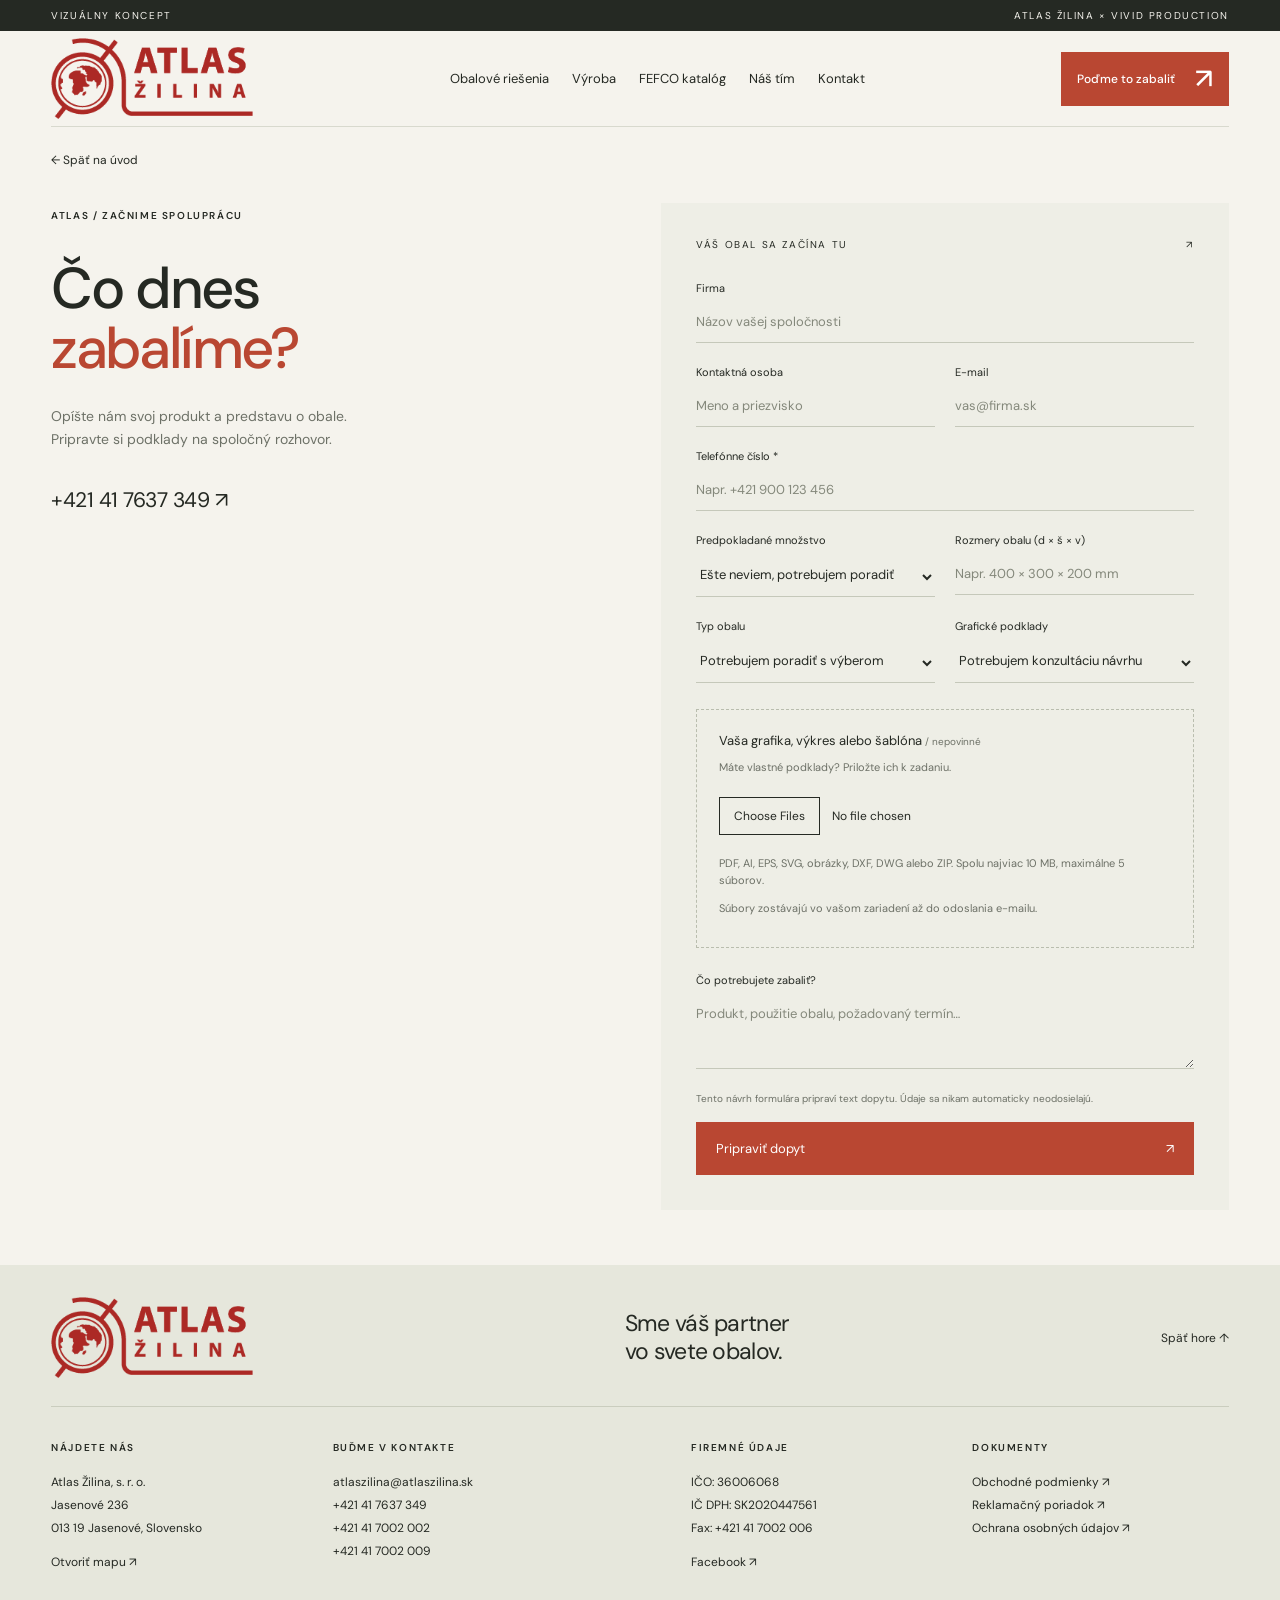
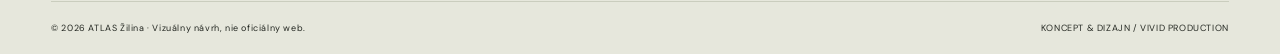
==== dopyt.html @ 1f29452e "Refine layout from ATLAS feedback and harden static pages" ====
<!doctype html>
<html lang="sk"><head><meta charset="utf-8"><meta http-equiv="Content-Security-Policy" content="default-src 'none'; base-uri 'none'; object-src 'none'; script-src 'self'; style-src 'self'; font-src 'self'; img-src 'self' data:; connect-src 'self' blob:; form-action 'none'"><meta name="referrer" content="strict-origin-when-cross-origin"><meta name="viewport" content="width=device-width,initial-scale=1"><meta name="robots" content="noindex,nofollow"><meta name="description" content="ATLAS Žilina — návrh a výroba kartónových obalov na mieru. Vizuálny koncept od Vivid Production."><title>Dopyt na obaly — ATLAS Žilina</title><link rel="stylesheet" href="style.css"></head><body id="top"><div class="concept">VIZUÁLNY KONCEPT <span>ATLAS ŽILINA × VIVID PRODUCTION</span></div><header><a href="index.html" aria-label="Atlas Žilina — úvod"><img class="logo" src="logo.png" alt="ATLAS Žilina"></a><nav id="nav"><a href="index.html#riesenia">Obalové riešenia</a><a href="index.html#vyroba">Výroba</a><a href="fefco.html">FEFCO katalóg</a><a href="tim.html">Náš tím</a><a href="index.html#kontakt">Kontakt</a></nav><a class="nav-cta" href="dopyt.html">Poďme to zabaliť <span aria-hidden="true">↗</span></a><button id="menu" aria-label="Otvoriť menu" aria-expanded="false">☰</button></header><main><a class="page-back" href="index.html">← Späť na úvod</a><section class="section inquiry" id="dopyt"><div><span class="eyebrow">ATLAS / ZAČNIME SPOLUPRÁCU</span><h2>Čo dnes<br><em>zabalíme?</em></h2><p>Opíšte nám svoj produkt a predstavu o obale.<br>Pripravte si podklady na spoločný rozhovor.</p><a class="contact-phone" href="tel:+421417637349">+421 41 7637 349 ↗</a></div><form id="inquiry-form"><div class="form-top">VÁŠ OBAL SA ZAČÍNA TU <span>↗</span></div><label>Firma<input name="firma" autocomplete="organization" required placeholder="Názov vašej spoločnosti"></label><div class="form-row"><label>Kontaktná osoba<input name="meno" autocomplete="name" required placeholder="Meno a priezvisko"></label><label>E-mail<input type="email" name="email" autocomplete="email" required placeholder="vas@firma.sk"></label></div><label>Telefónne číslo *<input type="tel" name="telefon" autocomplete="tel" required placeholder="Napr. +421 900 123 456"></label><div class="form-row"><label>Predpokladané množstvo<select name="mnozstvo"><option>Ešte neviem, potrebujem poradiť</option><option>Do 1 000 kusov</option><option>1 000 – 10 000 kusov</option><option>Viac ako 10 000 kusov</option></select></label><label>Rozmery obalu (d × š × v)<input name="rozmery" placeholder="Napr. 400 × 300 × 200 mm"></label></div><div class="form-row"><label>Typ obalu<select name="typ"><option>Potrebujem poradiť s výberom</option><option>Klopová škatuľa</option><option>Výsekový obal</option><option>Vekový obal</option><option>Iný / podľa priloženej šablóny</option></select></label><label>Grafické podklady<select name="grafika"><option>Potrebujem konzultáciu návrhu</option><option>Mám hotovú grafiku</option><option>Mám šablónu alebo technický výkres</option><option>Obal bez potlače</option></select></label></div><div class="file-zone"><label for="attachments">Vaša grafika, výkres alebo šablóna <span class="optional">/ nepovinné</span></label><p>Máte vlastné podklady? Priložte ich k zadaniu.</p><input type="file" id="attachments" multiple accept=".pdf,.ai,.eps,.svg,.png,.jpg,.jpeg,.webp,.dxf,.dwg,.zip" aria-describedby="file-help file-status"><p id="file-help">PDF, AI, EPS, SVG, obrázky, DXF, DWG alebo ZIP. Spolu najviac 10 MB, maximálne 5 súborov.</p><ul id="file-list" aria-label="Vybrané prílohy"></ul><p id="file-status" aria-live="polite">Súbory zostávajú vo vašom zariadení až do odoslania e-mailu.</p></div><label>Čo potrebujete zabaliť?<textarea name="sprava" rows="3" required placeholder="Produkt, použitie obalu, požadovaný termín…"></textarea></label><p class="form-note">Tento návrh formulára pripraví text dopytu. Údaje sa nikam automaticky neodosielajú.</p><button class="submit" type="submit">Pripraviť dopyt <span>↗</span></button><div id="draft" hidden aria-live="polite"><h3>Váš dopyt je pripravený</h3><textarea id="draft-text" rows="8" readonly aria-label="Text pripraveného dopytu"></textarea><div class="draft-actions"><button type="button" id="copy">Kopírovať text</button><a id="send" href="#">Otvoriť e-mail bez príloh ↗</a><button type="button" id="download-email">Stiahnuť e-mail s prílohami (.eml) ↓</button></div><p class="form-note" id="draft-status">Súbor .eml obsahuje zadanie aj vybrané prílohy. Otvorte ho v kompatibilnej e-mailovej aplikácii a pred odoslaním skontrolujte. Pri použití odkazu „Otvoriť e-mail bez príloh“ pridajte súbory ručne.</p></div></form></section></main><footer id="kontakt"><div class="footer-top"><img src="logo.png" alt="ATLAS Žilina" class="logo"><p>Sme váš partner<br>vo svete obalov.</p><a href="#top">Späť hore ↑</a></div><div class="footer-grid"><div><span class="eyebrow">NÁJDETE NÁS</span><p>Atlas Žilina, s. r. o.<br>Jasenové 236<br>013 19 Jasenové, Slovensko</p><a href="https://www.google.com/maps/search/?api=1&query=Atlas+Zilina+Jasenove+236" target="_blank" rel="noopener">Otvoriť mapu ↗</a></div><div><span class="eyebrow">BUĎME V KONTAKTE</span><p><a href="mailto:atlaszilina@atlaszilina.sk">atlaszilina@atlaszilina.sk</a><br><a href="tel:+421417637349">+421 41 7637 349</a><br><a href="tel:+421417002002">+421 41 7002 002</a><br><a href="tel:+421417002009">+421 41 7002 009</a></p></div><div><span class="eyebrow">FIREMNÉ ÚDAJE</span><p>IČO: 36006068<br>IČ DPH: SK2020447561<br>Fax: +421 41 7002 006</p><a href="https://www.facebook.com/profile.php?id=100064442391622" target="_blank" rel="noopener">Facebook ↗</a></div><div><span class="eyebrow">DOKUMENTY</span><p><a href="https://www.atlaszilina.sk/files/VOP.pdf" target="_blank" rel="noopener">Obchodné podmienky ↗</a><br><a href="https://www.atlaszilina.sk/files/reklamacny_poriadok.pdf" target="_blank" rel="noopener">Reklamačný poriadok ↗</a><br><a href="https://www.atlaszilina.sk/files/GDPR_ATLAS.pdf" target="_blank" rel="noopener">Ochrana osobných údajov ↗</a></p></div></div><div class="footer-bottom"><span>© 2026 ATLAS Žilina · Vizuálny návrh, nie oficiálny web.</span><span>KONCEPT & DIZAJN / VIVID PRODUCTION</span></div></footer><script src="app.js"></script><script src="inquiry.js"></script></body></html>
---- style.css ----
:root{--paper:#f5f3ed;--ink:#252923;--muted:#6d7167;--red:#b94732;--line:#d8d9ce;--sage:#e6e8dd}*{box-sizing:border-box}html{scroll-behavior:smooth;scroll-padding-top:100px}body{margin:0;background:var(--paper);color:var(--ink);font-family:'DM Sans',Arial,sans-serif;font-size:16px;-webkit-font-smoothing:antialiased}a{color:inherit;text-decoration:none}button,input,select,textarea{font:inherit}button,a,input,select,textarea{-webkit-tap-highlight-color:transparent}button{cursor:pointer}a:focus-visible,button:focus-visible,input:focus-visible,textarea:focus-visible,select:focus-visible{outline:2px solid var(--red);outline-offset:5px}img{display:block;width:100%;object-fit:cover}p{line-height:1.65}button{color:inherit}h1,h2,h3,p,figure{margin:0}h1,h2,h3{font-weight:500}em{font-style:normal;color:var(--red)}.concept{padding:9px 4%;font-size:10px;letter-spacing:1.6px;background:var(--ink);color:#f5f3ed;display:flex;justify-content:space-between}header{height:100px;margin:0 4%;display:flex;align-items:center;justify-content:space-between;border-bottom:1px solid var(--line);gap:24px}.logo{width:146px;height:auto;object-fit:contain}nav{display:flex;gap:30px;font-size:13px}nav a:hover{color:var(--red)}.nav-cta{border-bottom:1px solid var(--ink);padding:12px 0;font-size:13px}.nav-cta span{margin-left:30px}#menu{display:none}.hero{padding:50px 4% 0}.eyebrow{font-size:10px;letter-spacing:1.6px;font-weight:600;line-height:1.6}.dot{display:inline-block;width:7px;height:7px;border-radius:100%;background:var(--red);margin-right:9px}.hero h1{font-size:clamp(66px,9.5vw,150px);line-height:.98;letter-spacing:-.075em;margin:35px 0 30px}.hero h1 span{color:var(--red)}.hero-bottom{display:flex;justify-content:space-between;align-items:flex-end;margin-bottom:32px}.hero-bottom p{font-size:14px}.round-link{display:flex;align-items:center;gap:22px;font-size:12px}.round-link span{border:1px solid var(--line);width:46px;height:46px;display:grid;place-items:center;font-size:20px}.hero-image{position:relative;overflow:hidden;height:clamp(350px,43vw,650px);background:#d5c5af}.hero-image img{height:100%;object-position:center 53%}.image-tag{position:absolute;left:28px;top:25px;font-size:10px;letter-spacing:2px}.image-caption{position:absolute;left:28px;bottom:30px;font-size:24px;letter-spacing:-.6px}.image-note{position:absolute;right:20px;bottom:20px;font-size:9px;background:#f5f3edc9;padding:6px 9px}.hero-strip{display:flex;justify-content:space-between;gap:20px;padding:24px 0;border-bottom:1px solid var(--line);font-size:10px;letter-spacing:1.1px}.hero-strip span:before{content:'+';color:var(--red);margin-right:12px}.section{padding:100px 4%}.section-top{display:flex;justify-content:space-between;gap:25px;margin-bottom:40px}.small{color:var(--muted);font-size:12px}.intro{display:grid;grid-template-columns:1.3fr 1fr;gap:12%;align-items:end;margin-bottom:55px}h2{font-size:clamp(42px,5.5vw,83px);line-height:1.05;letter-spacing:-.06em}.intro>p{max-width:370px;color:var(--muted);font-size:15px}.solution{display:grid;grid-template-columns:.35fr 1.4fr 1.25fr 50px;gap:25px;align-items:center;padding:35px 0;border-top:1px solid var(--line);transition:padding .25s,color .25s}.solution:last-child{border-bottom:1px solid var(--line)}.solution:hover{padding-left:15px;padding-right:15px;color:var(--red)}.index{font-size:11px;color:var(--muted)}h3{font-size:25px;letter-spacing:-.8px}.solution p{font-size:13px;max-width:330px;color:var(--muted)}.arrow{font-size:28px;text-align:right}.factory{background:var(--ink);color:var(--paper);padding:75px 4%}.factory-title{display:flex;justify-content:space-between;align-items:flex-start;margin-bottom:45px;gap:30px}.factory-title h2{font-size:clamp(38px,5vw,72px)}.factory-title em{color:#c6cdb6}.factory figure{position:relative}.factory figure img{height:480px;object-position:center}.factory figcaption{font-size:10px;display:flex;justify-content:space-between;padding:15px 0;color:#c5c9bc;letter-spacing:.5px}.factory-facts{display:grid;grid-template-columns:repeat(3,1fr);gap:60px;padding-top:55px}.fact-number{display:block;font-size:72px;letter-spacing:-5px;line-height:1;margin-bottom:28px}.fact-number>span{font-size:17px;letter-spacing:-.5px;margin-left:10px;color:#bbc5a9}.factory-facts h3{font-size:18px;margin-bottom:12px}.factory-facts p{font-size:13px;color:#bdc2b5;max-width:280px}.process-grid{display:grid;grid-template-columns:1fr 1fr;gap:8%}.step{width:100%;display:flex;gap:24px;padding:27px 0;text-align:left;background:none;border:0;border-top:1px solid var(--line);align-items:flex-start}.step>span{font-size:11px;padding-top:8px;color:var(--muted)}.step h3{font-size:24px;margin-bottom:12px}.step p{font-size:13px;color:var(--muted);max-width:310px;display:none}.step b{margin-left:auto;font-size:22px;font-weight:400}.step.active{color:var(--red)}.step.active p{display:block}.process-image{align-self:start;background:var(--sage)}.process-image img{height:320px}.process-image figcaption{font-size:10px;padding:15px 18px;letter-spacing:.5px}.material-section{display:grid;grid-template-columns:1fr 1fr;background:var(--sage)}.material-photo{position:relative}.material-photo img{height:100%;min-height:480px}.material-photo>span{position:absolute;bottom:18px;left:22px;background:var(--paper);font-size:9px;padding:7px 10px;letter-spacing:1px}.material-copy{padding:65px 12%}.material-copy h2{margin:30px 0}.material-copy p{font-size:14px;color:var(--muted);max-width:330px}.text-link{display:flex;justify-content:space-between;border-bottom:1px solid var(--ink);padding:20px 0;margin-top:20px;font-size:13px}.inquiry{display:grid;grid-template-columns:1fr 1.1fr;gap:8%;padding-top:110px;padding-bottom:110px}.inquiry h2{margin:35px 0 25px}.inquiry>div>p{color:var(--muted);font-size:14px}.contact-phone{display:inline-block;margin-top:35px;font-size:21px;letter-spacing:-.5px}form{background:#eeeee6;padding:35px}.form-top{display:flex;justify-content:space-between;font-size:10px;letter-spacing:1.6px;margin-bottom:30px}label{display:flex;flex-direction:column;font-size:11px;gap:10px;margin-bottom:22px}.form-row{display:grid;grid-template-columns:1fr 1fr;gap:20px}input,select,textarea{border:0;border-bottom:1px solid #c5c8ba;background:transparent;padding:8px 0 12px;width:100%;min-width:0;border-radius:0;font-size:13px;color:var(--ink)}textarea{resize:vertical}input::placeholder,textarea::placeholder{color:#84887b}.form-note{font-size:10px;line-height:1.6;color:var(--muted);margin-bottom:15px}.submit{display:flex;justify-content:space-between;align-items:center;width:100%;background:var(--red);color:#fff;border:0;padding:18px 20px;font-size:13px}.submit:hover{background:#9f3827}#draft{padding-top:25px}#draft h3{font-size:20px;margin-bottom:15px}.draft-actions{display:flex;gap:16px;flex-wrap:wrap;margin:15px 0;font-size:12px}.draft-actions button{border:1px solid var(--ink);background:none;padding:8px}.draft-actions a{padding:8px 0}footer{background:#e6e7dc;padding:45px 4% 20px}.footer-top{display:flex;justify-content:space-between;align-items:center;padding-bottom:45px;border-bottom:1px solid #cacdbe}.footer-top p{font-size:25px;line-height:1.2;letter-spacing:-.7px}.footer-top>a{font-size:12px}.footer-grid{display:grid;grid-template-columns:1fr 1.3fr 1fr 1fr;gap:35px;padding:45px 0}.footer-grid p{font-size:12px;margin:20px 0 10px;line-height:1.9}.footer-grid a{font-size:12px}.footer-grid a:hover{text-decoration:underline}.footer-bottom{display:flex;justify-content:space-between;gap:20px;font-size:9px;letter-spacing:.6px;border-top:1px solid #cacdbe;padding-top:20px}::selection{background:var(--red);color:#fff}@media(min-width:1600px){header,.hero,.section,.factory,footer{padding-left:max(4%,calc((100vw - 1500px)/2));padding-right:max(4%,calc((100vw - 1500px)/2))}header{margin:0}}@media(max-width:900px){nav{gap:16px;font-size:11px}.nav-cta{font-size:11px}.logo{width:120px}.solution{grid-template-columns:30px 1fr 1fr 25px;gap:15px}.factory-facts{gap:30px}.material-copy{padding:45px 9%}.material-copy h2{font-size:48px}.inquiry{gap:5%}form{padding:25px}.footer-grid{grid-template-columns:1fr 1fr}.fact-number{font-size:60px}.hero h1{font-size:11vw}}@media(max-width:620px){.concept{font-size:8px;letter-spacing:.6px}header{height:80px}.logo{width:115px}.nav-cta{margin-left:auto;font-size:11px}.nav-cta span{margin-left:10px}#menu{display:block;background:none;border:0;font-size:22px;padding:8px}nav{display:none;position:absolute;top:108px;left:0;right:0;background:var(--paper);padding:25px 5%;z-index:10;border-bottom:1px solid var(--line);font-size:15px}nav.open{display:flex;flex-direction:column;gap:22px}.hero{padding-top:35px}.hero>.eyebrow{font-size:8px;letter-spacing:.8px}.hero h1{font-size:15vw;margin:27px 0;letter-spacing:-.07em}.hero-bottom{display:block}.hero-bottom p{font-size:12px}.round-link{margin-top:20px;justify-content:space-between}.round-link span{width:36px;height:36px}.hero-image{height:360px}.hero-image img{object-position:58% center}.image-tag{font-size:8px;left:16px;top:16px}.image-caption{left:16px;bottom:45px;font-size:19px}.image-note{font-size:8px;bottom:12px;right:12px}.hero-strip{display:grid;grid-template-columns:1fr 1fr;gap:15px 8px;font-size:8px;letter-spacing:.5px;padding:22px 0}.hero-strip span:before{margin-right:6px}.section{padding-top:65px;padding-bottom:65px}.section-top{margin-bottom:28px}.section-top .small{display:none}.intro{grid-template-columns:1fr;gap:25px;margin-bottom:35px}h2{font-size:46px}.intro>p{font-size:14px;max-width:100%}.solution{grid-template-columns:25px 1fr 25px;gap:12px;padding:25px 0}.solution h3{font-size:23px}.solution p{grid-column:2;grid-row:2;font-size:12px}.solution .arrow{grid-column:3;grid-row:1;font-size:24px}.factory{padding-top:55px;padding-bottom:55px}.factory-title{display:block}.factory-title h2{margin-top:25px;font-size:42px}.factory figure img{height:290px}.factory figcaption{font-size:8px;gap:15px}.factory-facts{grid-template-columns:1fr;gap:30px;padding-top:30px}.factory-facts>div{border-top:1px solid #51564a;padding-top:25px}.fact-number{font-size:58px;margin-bottom:17px}.factory-facts p{max-width:100%}.process-grid{grid-template-columns:1fr;gap:30px}.process-image img{height:auto;aspect-ratio:16/10}.step h3{font-size:23px}.material-section{grid-template-columns:1fr}.material-photo img{height:300px;min-height:0}.material-copy{padding:40px 5%}.material-copy h2{font-size:48px}.material-copy p{max-width:100%}.inquiry{grid-template-columns:1fr;gap:35px}.inquiry h2{margin-top:25px}form{padding:25px 18px}.form-row{grid-template-columns:1fr;gap:0}input,select,textarea{font-size:16px}.footer-top{gap:20px;flex-wrap:wrap;padding-bottom:30px}.footer-top p{font-size:20px}.footer-grid{gap:30px 20px;padding:30px 0}.footer-grid .eyebrow{font-size:9px;letter-spacing:.6px}.footer-grid p,.footer-grid a{font-size:11px;overflow-wrap:anywhere}.footer-bottom{flex-direction:column;gap:12px;font-size:8px}}@media(prefers-reduced-motion:reduce){html{scroll-behavior:auto}*{transition:none!important}}

.file-zone{border:1px dashed #b9bdae;padding:22px;margin:4px 0 25px}.file-zone label{font-size:13px;display:block;margin-bottom:10px}.optional{color:var(--muted);font-size:10px}.file-zone>p{font-size:11px;color:var(--muted);margin:8px 0;line-height:1.6}.file-zone input{border:0;font-size:12px;padding:12px 0;max-width:100%}.file-zone input::file-selector-button{font:inherit;border:1px solid var(--ink);padding:10px 14px;background:transparent;color:var(--ink);margin-right:12px;cursor:pointer}.file-zone ul{padding:0;list-style:none;margin:10px 0}.file-zone li{display:flex;align-items:center;justify-content:space-between;gap:12px;padding:9px 0;border-top:1px solid var(--line);font-size:11px}.file-zone li span{overflow-wrap:anywhere}.file-zone li button{background:none;border:0;text-decoration:underline;font-size:11px;padding:8px}.file-error{color:#a52c21!important}.draft-actions #download-email{background:var(--ink);color:var(--paper);padding:12px}.hero h1{font-size:clamp(62px,9vw,142px)}@media(max-width:620px){.hero h1{font-size:13.5vw}.file-zone{padding:16px}.file-zone input{font-size:11px}}
/* ATLAS / Catalogue, quality and people */
.catalog-teaser{background:#eceee4}.catalog-teaser-grid{display:grid;grid-template-columns:1fr 1fr;gap:10%;align-items:center}.catalog-teaser-grid>div>p{color:var(--muted);font-size:14px;max-width:350px;margin:25px 0}.catalog-cta{display:flex;justify-content:space-between;max-width:350px;padding:18px 20px;background:var(--ink);color:var(--paper);font-size:13px}.catalog-numbers{display:flex;gap:40px;margin-top:35px;font-size:10px;letter-spacing:1px;color:var(--muted)}.catalog-numbers b{display:block;font-size:40px;letter-spacing:-2px;font-weight:500;color:var(--ink);margin-bottom:7px}.catalog-art{background:#fff;padding:30px;display:block}.catalog-art>img{width:100%;height:280px;object-fit:contain;margin:25px 0}.catalog-art-foot{display:flex;justify-content:space-between;border-top:1px solid var(--line);padding-top:20px;font-size:12px}.quality{display:grid;grid-template-columns:1.15fr 1fr;padding:90px 8%;gap:12%;background:#252923;color:#f5f3ed;align-items:center}.quality h2{font-size:clamp(40px,5vw,70px);margin:30px 0}.quality em{color:#c4ceb5}.quality-copy>p{color:#c3c9b9;font-size:14px;max-width:380px}.certificate-meta{margin:30px 0}.certificate-meta>div{display:flex;justify-content:space-between;gap:15px;border-top:1px solid #505448;padding:14px 0;font-size:11px}.certificate-meta dt{color:#bac3ab}.certificate-meta dd{margin:0;text-align:right}.certificate-links>a{display:flex;justify-content:space-between;font-size:12px;padding:16px 0;border-top:1px solid #505448}.certificate-links>a>span{color:#c4ceb5}.certificate-preview{background:#dce0ce;padding:24px;transform:rotate(2deg);color:#252923;transition:transform .3s}.certificate-preview:hover{transform:rotate(0deg)}.certificate-preview img{max-height:440px;object-fit:contain;margin:18px auto;box-shadow:0 10px 30px #0002}.cert-label,.cert-open{font-size:10px;letter-spacing:1px;display:block}.cert-open{text-align:right}.team-grid{display:grid;grid-template-columns:repeat(3,1fr);gap:45px 28px}.portrait-slot{aspect-ratio:4/5;background:#e1e4d8;display:flex;position:relative;align-items:center;justify-content:center;overflow:hidden}.portrait-1{background:#e9e3d9}.portrait-2{background:#d9dfda}.portrait-slot:after{content:'';position:absolute;width:75%;height:85%;border-radius:50% 50% 0 0;background:linear-gradient(160deg,#fff4,#fff0);bottom:-20%;transform:rotate(-12deg)}.portrait-index{position:absolute;left:20px;top:20px;font-size:9px;letter-spacing:2px}.portrait-initials{font-size:75px;font-weight:400;letter-spacing:-5px;color:#747d6350}.portrait-caption{position:absolute;bottom:20px;left:20px;font-size:8px;letter-spacing:1.5px;color:#666e5c}.person-title{display:flex;justify-content:space-between;gap:10px;margin:20px 0 8px}.person-title h3{font-size:20px;letter-spacing:-.6px}.person-title>span{color:var(--red)}.person-role{color:var(--muted);font-size:11px;min-height:34px;margin-bottom:12px}.person>a{display:block;font-size:12px;line-height:1.8;overflow-wrap:anywhere}.person>a:hover{color:var(--red)}.team-note{margin-top:35px;font-size:10px;color:var(--muted)}nav{gap:23px}.logo{width:146px;height:auto}.catalog-page{padding:60px 4% 90px}.catalog-head{display:flex;align-items:flex-end;justify-content:space-between;gap:30px;margin:30px 0 50px}.catalog-head h1{font-size:clamp(50px,7vw,105px);letter-spacing:-.07em;line-height:1.02}.catalog-head p{max-width:330px;font-size:14px;color:var(--muted)}.catalog-toolbar{display:flex;gap:20px;align-items:end;padding-bottom:25px;border-bottom:1px solid var(--line)}.catalog-search{flex:1;margin:0;max-width:440px}.catalog-search input{font-size:22px;padding:14px 0}.catalog-reset{background:none;border:1px solid var(--line);padding:13px 20px;font-size:12px}.category-filters{display:flex;gap:8px;flex-wrap:wrap;margin:25px 0 30px}.category-filter{padding:10px 14px;border:1px solid var(--line);background:transparent;font-size:11px;text-align:left}.category-filter[aria-pressed=true]{background:var(--ink);color:var(--paper);border-color:var(--ink)}.category-filter span{opacity:.6;margin-right:6px}.catalog-result-line{display:flex;justify-content:space-between;gap:20px;font-size:11px;color:var(--muted);margin-bottom:22px}.product-grid{display:grid;grid-template-columns:repeat(4,1fr);gap:18px}.fefco-product{background:#fff;border:1px solid #e3e5dc;text-align:left;padding:20px;transition:transform .2s,border-color .2s;min-width:0}.fefco-product:hover{transform:translateY(-4px);border-color:var(--red)}.fefco-product img{height:155px;object-fit:contain;margin:15px 0 25px}.fefco-code{font-size:25px;letter-spacing:-1px}.fefco-product-footer{display:flex;justify-content:space-between;align-items:center}.fefco-category{font-size:9px;color:var(--muted);margin-top:6px}.fefco-product-footer>span{font-size:24px;color:var(--red)}.empty-result{padding:80px 20px;text-align:center;color:var(--muted)}.catalog-disclaimer{font-size:11px;max-width:700px;color:var(--muted);margin-top:35px}.product-dialog{width:min(900px,94vw);max-height:90dvh;padding:0;border:0;background:var(--paper);color:var(--ink);overflow-y:auto}.product-dialog::backdrop{background:#1c241cc9;backdrop-filter:blur(4px)}.dialog-head{display:flex;justify-content:space-between;align-items:center;padding:25px 30px;border-bottom:1px solid var(--line)}.dialog-head h2{font-size:32px}.dialog-close{border:1px solid var(--line);background:none;padding:9px 14px;font-size:20px}.dialog-image{background:#fff;padding:30px}.dialog-image img{max-height:48dvh;object-fit:contain}.dialog-bottom{padding:25px 30px}.dialog-bottom p{font-size:12px;color:var(--muted);margin-bottom:18px}.dialog-actions{display:flex;justify-content:space-between;align-items:center;gap:20px;flex-wrap:wrap}.dialog-actions a{font-size:12px;border-bottom:1px solid var(--line);padding:12px 0}.dialog-actions .select-product{background:var(--red);color:#fff;padding:14px 20px;border:0}.catalog-back{font-size:11px;display:inline-block;margin-bottom:28px}.catalog-footer{padding:30px 4%;background:var(--sage);display:flex;justify-content:space-between;gap:20px;font-size:11px}.menu-link{display:none}@media(max-width:900px){nav{gap:14px;font-size:11px}.quality{padding:65px 5%;gap:6%}.product-grid{grid-template-columns:repeat(3,1fr)}.team-grid{gap:35px 20px}.person-title h3{font-size:18px}.catalog-head{align-items:flex-start;flex-direction:column;gap:25px}}@media(max-width:620px){.catalog-teaser-grid,.quality{grid-template-columns:1fr;gap:35px}.catalog-art{padding:22px}.catalog-art>img{height:220px}.quality{padding:60px 5%}.certificate-preview{max-width:340px;margin:0 auto;transform:rotate(1deg)}.team-grid{grid-template-columns:1fr 1fr;gap:35px 15px}.portrait-index,.portrait-caption{left:12px}.portrait-index{top:12px}.portrait-caption{font-size:7px;letter-spacing:.7px;bottom:12px}.portrait-initials{font-size:48px}.person-title h3{font-size:16px;line-height:1.25}.person-role{font-size:10px;min-height:45px}.person>a{font-size:10px}.catalog-page{padding-top:35px}.catalog-head h1{font-size:59px}.catalog-head{margin:20px 0 35px}.catalog-head p{font-size:13px}.catalog-toolbar{align-items:center;gap:12px}.catalog-search input{font-size:18px}.catalog-reset{padding:11px}.category-filter{font-size:10px;padding:9px 11px}.product-grid{grid-template-columns:1fr 1fr;gap:10px}.fefco-product{padding:12px}.fefco-product img{height:115px;margin:8px 0 20px}.fefco-code{font-size:22px}.fefco-category{font-size:8px}.catalog-result-line{font-size:10px}.catalog-result-line>span:last-child{display:none}.dialog-head,.dialog-bottom{padding:20px}.dialog-image{padding:15px}.dialog-head h2{font-size:28px}.catalog-footer{flex-direction:column}.menu-link{display:inline}.certificate-meta>div{font-size:10px}}
/* Owner feedback — compact editorial proportions */
@font-face{font-family:'DM Sans';font-style:normal;font-weight:400;font-display:swap;src:url('dm-sans-400.ttf') format('truetype')}@font-face{font-family:'DM Sans';font-style:normal;font-weight:500;font-display:swap;src:url('dm-sans-500.ttf') format('truetype')}@font-face{font-family:'DM Sans';font-style:normal;font-weight:600;font-display:swap;src:url('dm-sans-600.ttf') format('truetype')}
header{height:96px;gap:22px}.logo{width:202px;max-width:100%;height:auto}.nav-cta{display:flex;align-items:center;gap:20px;background:var(--red);color:#fff;border:0;padding:13px 16px;font-size:12px;font-weight:500;white-space:nowrap}.nav-cta span{margin:0;font-size:28px;line-height:1}.nav-cta:hover{background:#9f3827}.hero{padding-top:28px}.hero-layout{display:grid;grid-template-columns:1fr 1.1fr;gap:5%;align-items:center}.hero-copy{min-width:0}.hero h1{font-size:clamp(46px,5.1vw,78px);letter-spacing:-.065em;line-height:1.03;margin:25px 0 22px}.hero-copy>p{font-size:14px;color:var(--muted)}.hero-image{height:clamp(290px,28vw,390px)}.hero-image img{object-position:60% center}.hero .round-link{display:inline-flex;background:var(--ink);color:var(--paper);padding:12px 15px;gap:24px;margin-top:24px;font-size:12px}.hero .round-link span{border:0;width:26px;height:26px;font-size:25px}.hero-strip{padding:19px 0;font-size:9px}.section{padding-top:54px;padding-bottom:54px}.section-top{margin-bottom:25px}h2{font-size:clamp(33px,3.5vw,52px);letter-spacing:-.045em}.intro{gap:7%;margin-bottom:30px}.intro>p{font-size:13px}.solution{padding:23px 0}.solution h3{font-size:23px}.factory{padding-top:48px;padding-bottom:48px}.factory-title{margin-bottom:25px}.factory-title h2{font-size:clamp(32px,3.4vw,48px)}.factory figure img{height:250px}.factory-facts{gap:35px;padding-top:27px}.fact-number{font-size:53px;margin-bottom:16px;letter-spacing:-3px}.fact-number>span{font-size:14px;letter-spacing:-.4px}.fact-words{font-size:35px;letter-spacing:-1.5px;min-height:53px;display:flex;gap:8px;align-items:baseline;flex-wrap:wrap;line-height:1.1}.fact-words>span{margin-left:0}.factory-facts h3{font-size:16px}.factory-facts p{font-size:12px;max-width:100%}.process-cards{display:grid;grid-template-columns:repeat(3,1fr);gap:30px}.process-cards article{border-top:1px solid var(--line);padding-top:20px}.process-cards article>span{font-size:9px;letter-spacing:1.4px;color:var(--red)}.process-cards h3{font-size:20px;margin:15px 0 12px;letter-spacing:-.5px}.process-cards p{font-size:12px;color:var(--muted);max-width:330px}.catalog-art{padding:22px}.catalog-art>img{height:190px;margin:18px 0}.catalog-teaser-grid>div>p{margin:20px 0;font-size:13px}.catalog-numbers{margin-top:22px;gap:30px}.catalog-numbers b{font-size:31px}.quality{padding:52px 8%;gap:10%}.quality h2{font-size:clamp(34px,3.7vw,53px);margin:22px 0}.quality-copy>p{font-size:13px}.certificate-meta{margin:22px 0}.certificate-meta>div{padding:11px 0}.certificate-preview{padding:18px;max-width:350px;justify-self:center}.certificate-preview img{max-height:240px;margin:15px auto}.team-home .intro{grid-template-columns:1.3fr 1fr;gap:7%;margin-bottom:25px}.team-home .team-grid{gap:22px}.team-home .portrait-slot{height:190px;aspect-ratio:auto}.team-home .portrait-initials{font-size:57px}.team-home .person-title{margin-top:14px}.team-home .person-title h3{font-size:18px}.team-home .person-role{font-size:10px;min-height:25px}.team-home .person>a{font-size:11px}.text-arrow{font-size:12px;display:inline-flex;align-items:center;gap:14px}.text-arrow span{background:var(--ink);color:var(--paper);padding:5px 9px;font-size:20px}.contact-invite{display:flex;justify-content:space-between;align-items:center;gap:30px;background:#e6e8dd;padding:38px 4%}.contact-invite h2{margin-top:13px}.contact-invite .catalog-cta{min-width:240px;gap:40px;align-items:center}.contact-invite .catalog-cta>span{font-size:24px}.page-back{display:block;margin:25px 4% 0;font-size:12px}.inquiry{padding-top:35px;padding-bottom:55px}.inquiry h2{font-size:clamp(40px,4.5vw,62px)}footer{padding-top:32px}.footer-top{padding-bottom:28px}.footer-top p{font-size:23px}.footer-grid{padding:28px 0;gap:25px}.footer-grid p{margin-top:15px}.catalog-page{padding-top:32px;padding-bottom:55px}.catalog-head{margin-top:20px;margin-bottom:32px}.catalog-head h1{font-size:clamp(44px,5.4vw,76px)}.catalog-head p{font-size:13px}.catalog-back{margin-bottom:20px}
@media(min-width:1600px){.hero-layout{gap:6%}.hero h1{font-size:78px}.hero-image{height:390px}}
@media(max-width:1100px){.logo{width:180px}nav{gap:15px;font-size:11px}.nav-cta{gap:12px;font-size:11px;padding:11px 13px}.nav-cta span{font-size:24px}.hero h1{font-size:5.2vw}.fact-words{font-size:29px}.certificate-preview{max-width:300px}}
@media(max-width:900px){header{height:88px}.logo{width:175px}header>nav{display:none;position:absolute;top:116px;left:0;right:0;background:var(--paper);padding:22px 5%;z-index:20;border-bottom:1px solid var(--line);font-size:15px}header>nav.open{display:flex;flex-direction:column;gap:20px}#menu{display:block;border:0;background:none;padding:8px;font-size:24px}.nav-cta{margin-left:auto}.hero h1{font-size:5.5vw}.hero-image{height:300px}.image-tag{font-size:8px;left:16px;top:16px}.team-home .portrait-slot{height:150px}.team-home .person-title h3{font-size:16px}.team-home .person-role{min-height:34px}.team-home .person>a{font-size:10px}.quality{padding:45px 5%;gap:7%}.quality h2{font-size:40px}.catalog-numbers b{font-size:28px}.process-cards{gap:20px}.process-cards h3{font-size:18px}}
@media(max-width:620px){.concept{font-size:8px}.logo{width:150px}.nav-cta{font-size:10px;gap:10px;padding:10px 12px}.nav-cta span{font-size:23px}header{gap:10px;height:80px}header>nav{top:108px}#menu{font-size:22px;padding:6px}.hero{padding-top:23px}.hero-layout{grid-template-columns:1fr;gap:24px}.hero h1{font-size:clamp(43px,11.7vw,65px);margin:20px 0 16px}.hero-copy>p{font-size:12px}.hero .round-link{margin-top:20px;padding:10px 14px;gap:25px}.hero-image{height:230px}.hero-strip{padding:17px 0;gap:13px 8px}.section{padding-top:38px;padding-bottom:38px}h2{font-size:35px}.intro{gap:18px;margin-bottom:23px}.intro>p{font-size:12px}.section-top{margin-bottom:20px}.solution{padding:19px 0}.solution h3{font-size:21px}.factory{padding-top:38px;padding-bottom:38px}.factory-title h2{font-size:34px}.factory figure img{height:205px}.factory-facts{grid-template-columns:1fr;gap:20px;padding-top:22px}.factory-facts>div{padding-top:18px}.fact-number{font-size:43px;margin-bottom:12px}.fact-words{font-size:31px;min-height:0}.factory-facts p{font-size:12px}.process-cards{grid-template-columns:1fr;gap:20px}.process-cards article{padding-top:16px}.process-cards h3{margin:11px 0 8px;font-size:20px}.process-cards p{max-width:100%}.catalog-teaser-grid{gap:25px}.catalog-art>img{height:180px}.catalog-numbers{gap:35px}.quality{padding:40px 5%;gap:27px}.quality h2{font-size:36px}.certificate-preview{max-width:275px}.certificate-preview img{max-height:200px}.certificate-meta>div{font-size:10px}.team-home .intro{grid-template-columns:1fr;gap:15px}.team-home .team-grid{grid-template-columns:repeat(3,1fr);gap:10px}.team-home .portrait-slot{height:125px}.team-home .portrait-index{font-size:7px;left:9px;top:10px;letter-spacing:.5px}.team-home .portrait-initials{font-size:34px;letter-spacing:-2px}.team-home .portrait-caption{font-size:6px;left:8px;right:6px;line-height:1.5;letter-spacing:.4px}.team-home .person-title h3{font-size:13px;line-height:1.3}.team-home .person-title>span{display:none}.team-home .person-role{font-size:9px;min-height:42px}.team-home .person>a{display:none}.team-home .person-title{margin:12px 0 7px}.text-arrow{font-size:11px;gap:10px}.text-arrow span{font-size:17px;padding:4px 7px}.contact-invite{flex-direction:column;align-items:stretch;padding:30px 5%;gap:23px}.contact-invite h2{font-size:34px}.contact-invite .catalog-cta{min-width:0;max-width:none}.footer-top p{font-size:19px}.footer-grid{gap:25px 18px}.footer-top{padding-bottom:22px}.inquiry{padding-top:30px}.catalog-head h1{font-size:48px}.page-back{margin-top:22px}}
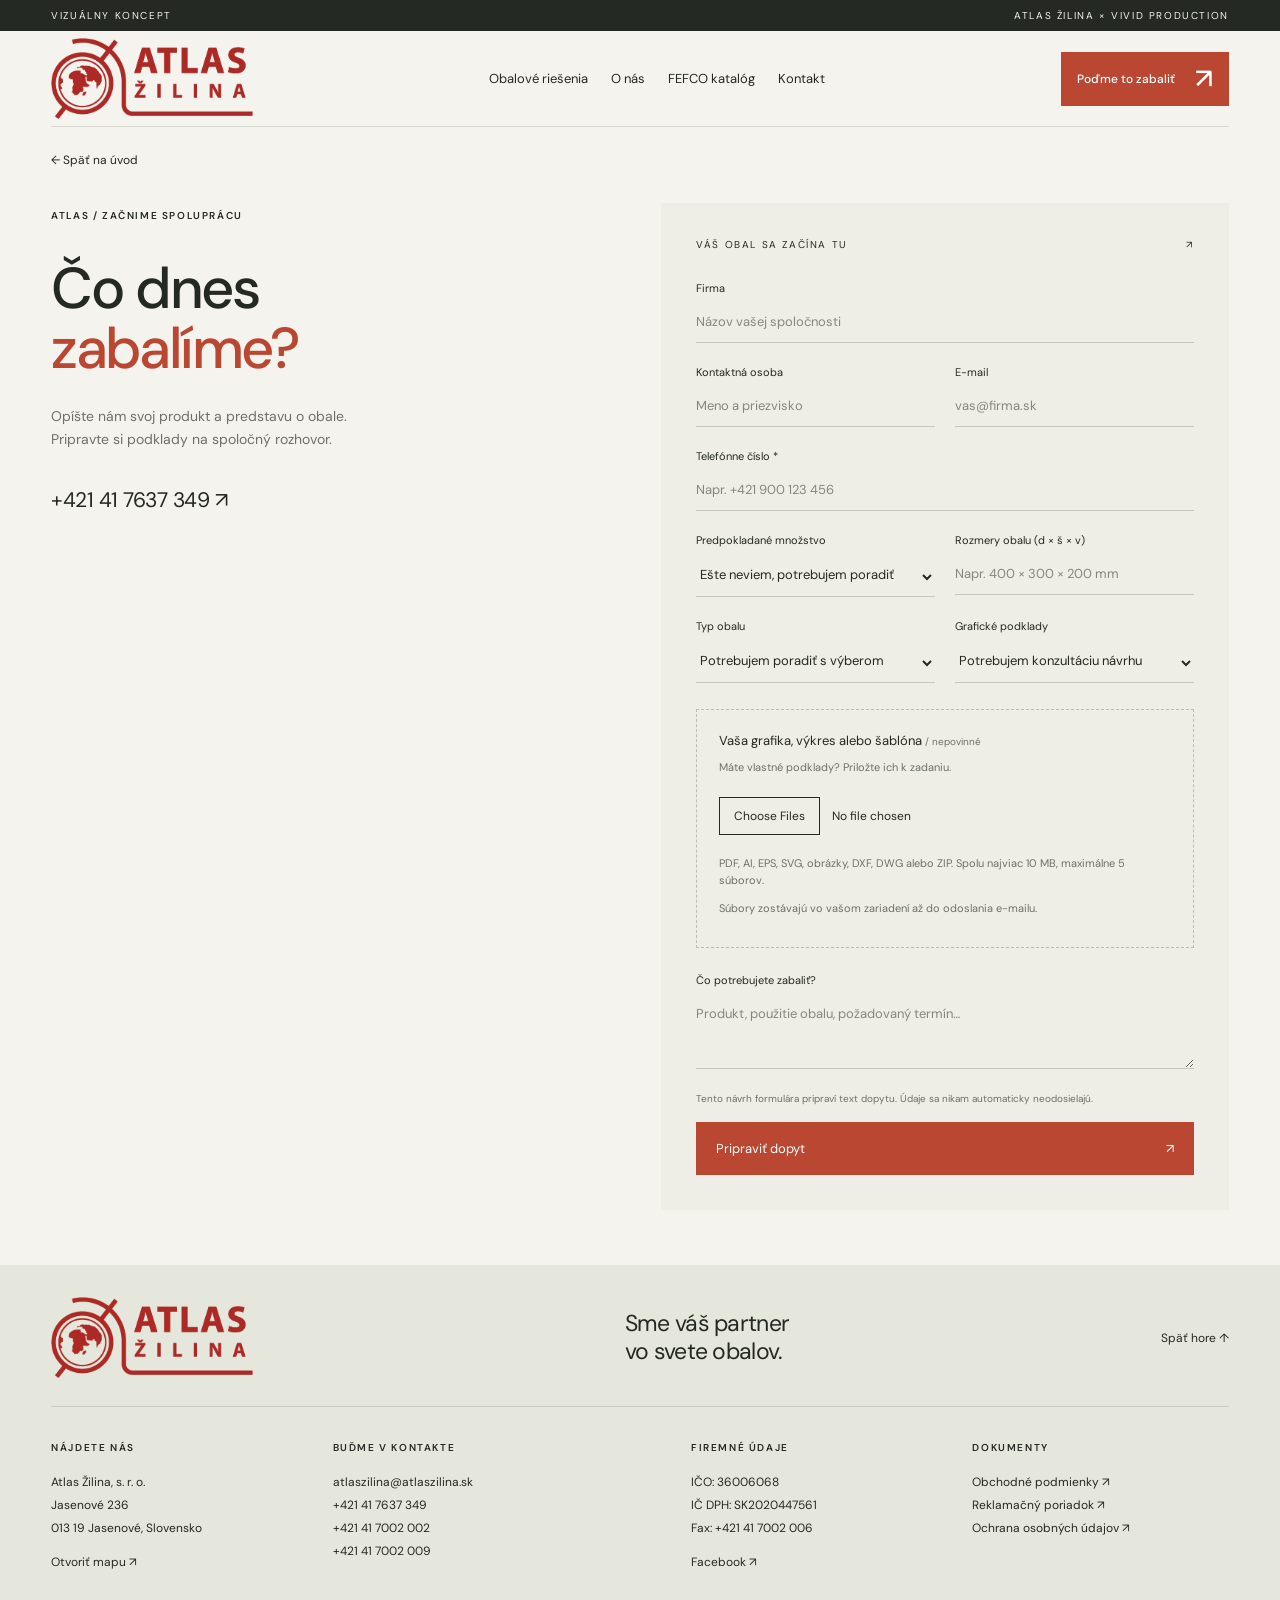
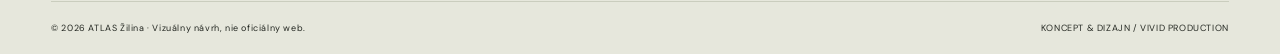
==== commit 69f03f5d: "Simplify homepage and move company details to About" ====
--- a/dopyt.html
+++ b/dopyt.html
@@ -1,2 +1,2 @@
 <!doctype html>
-<html lang="sk"><head><meta charset="utf-8"><meta http-equiv="Content-Security-Policy" content="default-src 'none'; base-uri 'none'; object-src 'none'; script-src 'self'; style-src 'self'; font-src 'self'; img-src 'self' data:; connect-src 'self' blob:; form-action 'none'"><meta name="referrer" content="strict-origin-when-cross-origin"><meta name="viewport" content="width=device-width,initial-scale=1"><meta name="robots" content="noindex,nofollow"><meta name="description" content="ATLAS Žilina — návrh a výroba kartónových obalov na mieru. Vizuálny koncept od Vivid Production."><title>Dopyt na obaly — ATLAS Žilina</title><link rel="stylesheet" href="style.css"></head><body id="top"><div class="concept">VIZUÁLNY KONCEPT <span>ATLAS ŽILINA × VIVID PRODUCTION</span></div><header><a href="index.html" aria-label="Atlas Žilina — úvod"><img class="logo" src="logo.png" alt="ATLAS Žilina"></a><nav id="nav"><a href="index.html#riesenia">Obalové riešenia</a><a href="index.html#vyroba">Výroba</a><a href="fefco.html">FEFCO katalóg</a><a href="tim.html">Náš tím</a><a href="index.html#kontakt">Kontakt</a></nav><a class="nav-cta" href="dopyt.html">Poďme to zabaliť <span aria-hidden="true">↗</span></a><button id="menu" aria-label="Otvoriť menu" aria-expanded="false">☰</button></header><main><a class="page-back" href="index.html">← Späť na úvod</a><section class="section inquiry" id="dopyt"><div><span class="eyebrow">ATLAS / ZAČNIME SPOLUPRÁCU</span><h2>Čo dnes<br><em>zabalíme?</em></h2><p>Opíšte nám svoj produkt a predstavu o obale.<br>Pripravte si podklady na spoločný rozhovor.</p><a class="contact-phone" href="tel:+421417637349">+421 41 7637 349 ↗</a></div><form id="inquiry-form"><div class="form-top">VÁŠ OBAL SA ZAČÍNA TU <span>↗</span></div><label>Firma<input name="firma" autocomplete="organization" required placeholder="Názov vašej spoločnosti"></label><div class="form-row"><label>Kontaktná osoba<input name="meno" autocomplete="name" required placeholder="Meno a priezvisko"></label><label>E-mail<input type="email" name="email" autocomplete="email" required placeholder="vas@firma.sk"></label></div><label>Telefónne číslo *<input type="tel" name="telefon" autocomplete="tel" required placeholder="Napr. +421 900 123 456"></label><div class="form-row"><label>Predpokladané množstvo<select name="mnozstvo"><option>Ešte neviem, potrebujem poradiť</option><option>Do 1 000 kusov</option><option>1 000 – 10 000 kusov</option><option>Viac ako 10 000 kusov</option></select></label><label>Rozmery obalu (d × š × v)<input name="rozmery" placeholder="Napr. 400 × 300 × 200 mm"></label></div><div class="form-row"><label>Typ obalu<select name="typ"><option>Potrebujem poradiť s výberom</option><option>Klopová škatuľa</option><option>Výsekový obal</option><option>Vekový obal</option><option>Iný / podľa priloženej šablóny</option></select></label><label>Grafické podklady<select name="grafika"><option>Potrebujem konzultáciu návrhu</option><option>Mám hotovú grafiku</option><option>Mám šablónu alebo technický výkres</option><option>Obal bez potlače</option></select></label></div><div class="file-zone"><label for="attachments">Vaša grafika, výkres alebo šablóna <span class="optional">/ nepovinné</span></label><p>Máte vlastné podklady? Priložte ich k zadaniu.</p><input type="file" id="attachments" multiple accept=".pdf,.ai,.eps,.svg,.png,.jpg,.jpeg,.webp,.dxf,.dwg,.zip" aria-describedby="file-help file-status"><p id="file-help">PDF, AI, EPS, SVG, obrázky, DXF, DWG alebo ZIP. Spolu najviac 10 MB, maximálne 5 súborov.</p><ul id="file-list" aria-label="Vybrané prílohy"></ul><p id="file-status" aria-live="polite">Súbory zostávajú vo vašom zariadení až do odoslania e-mailu.</p></div><label>Čo potrebujete zabaliť?<textarea name="sprava" rows="3" required placeholder="Produkt, použitie obalu, požadovaný termín…"></textarea></label><p class="form-note">Tento návrh formulára pripraví text dopytu. Údaje sa nikam automaticky neodosielajú.</p><button class="submit" type="submit">Pripraviť dopyt <span>↗</span></button><div id="draft" hidden aria-live="polite"><h3>Váš dopyt je pripravený</h3><textarea id="draft-text" rows="8" readonly aria-label="Text pripraveného dopytu"></textarea><div class="draft-actions"><button type="button" id="copy">Kopírovať text</button><a id="send" href="#">Otvoriť e-mail bez príloh ↗</a><button type="button" id="download-email">Stiahnuť e-mail s prílohami (.eml) ↓</button></div><p class="form-note" id="draft-status">Súbor .eml obsahuje zadanie aj vybrané prílohy. Otvorte ho v kompatibilnej e-mailovej aplikácii a pred odoslaním skontrolujte. Pri použití odkazu „Otvoriť e-mail bez príloh“ pridajte súbory ručne.</p></div></form></section></main><footer id="kontakt"><div class="footer-top"><img src="logo.png" alt="ATLAS Žilina" class="logo"><p>Sme váš partner<br>vo svete obalov.</p><a href="#top">Späť hore ↑</a></div><div class="footer-grid"><div><span class="eyebrow">NÁJDETE NÁS</span><p>Atlas Žilina, s. r. o.<br>Jasenové 236<br>013 19 Jasenové, Slovensko</p><a href="https://www.google.com/maps/search/?api=1&query=Atlas+Zilina+Jasenove+236" target="_blank" rel="noopener">Otvoriť mapu ↗</a></div><div><span class="eyebrow">BUĎME V KONTAKTE</span><p><a href="mailto:atlaszilina@atlaszilina.sk">atlaszilina@atlaszilina.sk</a><br><a href="tel:+421417637349">+421 41 7637 349</a><br><a href="tel:+421417002002">+421 41 7002 002</a><br><a href="tel:+421417002009">+421 41 7002 009</a></p></div><div><span class="eyebrow">FIREMNÉ ÚDAJE</span><p>IČO: 36006068<br>IČ DPH: SK2020447561<br>Fax: +421 41 7002 006</p><a href="https://www.facebook.com/profile.php?id=100064442391622" target="_blank" rel="noopener">Facebook ↗</a></div><div><span class="eyebrow">DOKUMENTY</span><p><a href="https://www.atlaszilina.sk/files/VOP.pdf" target="_blank" rel="noopener">Obchodné podmienky ↗</a><br><a href="https://www.atlaszilina.sk/files/reklamacny_poriadok.pdf" target="_blank" rel="noopener">Reklamačný poriadok ↗</a><br><a href="https://www.atlaszilina.sk/files/GDPR_ATLAS.pdf" target="_blank" rel="noopener">Ochrana osobných údajov ↗</a></p></div></div><div class="footer-bottom"><span>© 2026 ATLAS Žilina · Vizuálny návrh, nie oficiálny web.</span><span>KONCEPT & DIZAJN / VIVID PRODUCTION</span></div></footer><script src="app.js"></script><script src="inquiry.js"></script></body></html>+<html lang="sk"><head><meta charset="utf-8"><meta http-equiv="Content-Security-Policy" content="default-src 'none'; base-uri 'none'; object-src 'none'; script-src 'self'; style-src 'self'; font-src 'self'; img-src 'self' data:; connect-src 'self' blob:; form-action 'none'"><meta name="referrer" content="strict-origin-when-cross-origin"><meta name="viewport" content="width=device-width,initial-scale=1"><meta name="robots" content="noindex,nofollow"><meta name="description" content="ATLAS Žilina — návrh a výroba kartónových obalov na mieru. Vizuálny koncept od Vivid Production."><title>Dopyt na obaly — ATLAS Žilina</title><link rel="stylesheet" href="style.css"></head><body id="top"><div class="concept">VIZUÁLNY KONCEPT <span>ATLAS ŽILINA × VIVID PRODUCTION</span></div><header><a href="index.html" aria-label="Atlas Žilina — úvod"><img class="logo" src="logo.png" alt="ATLAS Žilina"></a><nav id="nav"><a href="index.html#riesenia">Obalové riešenia</a><a href="o-nas.html">O nás</a><a href="fefco.html">FEFCO katalóg</a><a href="index.html#kontakt">Kontakt</a></nav><a class="nav-cta" href="dopyt.html">Poďme to zabaliť <span aria-hidden="true">↗</span></a><button id="menu" aria-label="Otvoriť menu" aria-expanded="false">☰</button></header><main><a class="page-back" href="index.html">← Späť na úvod</a><section class="section inquiry" id="dopyt"><div><span class="eyebrow">ATLAS / ZAČNIME SPOLUPRÁCU</span><h2>Čo dnes<br><em>zabalíme?</em></h2><p>Opíšte nám svoj produkt a predstavu o obale.<br>Pripravte si podklady na spoločný rozhovor.</p><a class="contact-phone" href="tel:+421417637349">+421 41 7637 349 ↗</a></div><form id="inquiry-form"><div class="form-top">VÁŠ OBAL SA ZAČÍNA TU <span>↗</span></div><label>Firma<input name="firma" autocomplete="organization" required placeholder="Názov vašej spoločnosti"></label><div class="form-row"><label>Kontaktná osoba<input name="meno" autocomplete="name" required placeholder="Meno a priezvisko"></label><label>E-mail<input type="email" name="email" autocomplete="email" required placeholder="vas@firma.sk"></label></div><label>Telefónne číslo *<input type="tel" name="telefon" autocomplete="tel" required placeholder="Napr. +421 900 123 456"></label><div class="form-row"><label>Predpokladané množstvo<select name="mnozstvo"><option>Ešte neviem, potrebujem poradiť</option><option>Do 1 000 kusov</option><option>1 000 – 10 000 kusov</option><option>Viac ako 10 000 kusov</option></select></label><label>Rozmery obalu (d × š × v)<input name="rozmery" placeholder="Napr. 400 × 300 × 200 mm"></label></div><div class="form-row"><label>Typ obalu<select name="typ"><option>Potrebujem poradiť s výberom</option><option>Klopová škatuľa</option><option>Výsekový obal</option><option>Vekový obal</option><option>Iný / podľa priloženej šablóny</option></select></label><label>Grafické podklady<select name="grafika"><option>Potrebujem konzultáciu návrhu</option><option>Mám hotovú grafiku</option><option>Mám šablónu alebo technický výkres</option><option>Obal bez potlače</option></select></label></div><div class="file-zone"><label for="attachments">Vaša grafika, výkres alebo šablóna <span class="optional">/ nepovinné</span></label><p>Máte vlastné podklady? Priložte ich k zadaniu.</p><input type="file" id="attachments" multiple accept=".pdf,.ai,.eps,.svg,.png,.jpg,.jpeg,.webp,.dxf,.dwg,.zip" aria-describedby="file-help file-status"><p id="file-help">PDF, AI, EPS, SVG, obrázky, DXF, DWG alebo ZIP. Spolu najviac 10 MB, maximálne 5 súborov.</p><ul id="file-list" aria-label="Vybrané prílohy"></ul><p id="file-status" aria-live="polite">Súbory zostávajú vo vašom zariadení až do odoslania e-mailu.</p></div><label>Čo potrebujete zabaliť?<textarea name="sprava" rows="3" required placeholder="Produkt, použitie obalu, požadovaný termín…"></textarea></label><p class="form-note">Tento návrh formulára pripraví text dopytu. Údaje sa nikam automaticky neodosielajú.</p><button class="submit" type="submit">Pripraviť dopyt <span>↗</span></button><div id="draft" hidden aria-live="polite"><h3>Váš dopyt je pripravený</h3><textarea id="draft-text" rows="8" readonly aria-label="Text pripraveného dopytu"></textarea><div class="draft-actions"><button type="button" id="copy">Kopírovať text</button><a id="send" href="#">Otvoriť e-mail bez príloh ↗</a><button type="button" id="download-email">Stiahnuť e-mail s prílohami (.eml) ↓</button></div><p class="form-note" id="draft-status">Súbor .eml obsahuje zadanie aj vybrané prílohy. Otvorte ho v kompatibilnej e-mailovej aplikácii a pred odoslaním skontrolujte. Pri použití odkazu „Otvoriť e-mail bez príloh“ pridajte súbory ručne.</p></div></form></section></main><footer id="kontakt"><div class="footer-top"><img src="logo.png" alt="ATLAS Žilina" class="logo"><p>Sme váš partner<br>vo svete obalov.</p><a href="#top">Späť hore ↑</a></div><div class="footer-grid"><div><span class="eyebrow">NÁJDETE NÁS</span><p>Atlas Žilina, s. r. o.<br>Jasenové 236<br>013 19 Jasenové, Slovensko</p><a href="https://www.google.com/maps/search/?api=1&query=Atlas+Zilina+Jasenove+236" target="_blank" rel="noopener">Otvoriť mapu ↗</a></div><div><span class="eyebrow">BUĎME V KONTAKTE</span><p><a href="mailto:atlaszilina@atlaszilina.sk">atlaszilina@atlaszilina.sk</a><br><a href="tel:+421417637349">+421 41 7637 349</a><br><a href="tel:+421417002002">+421 41 7002 002</a><br><a href="tel:+421417002009">+421 41 7002 009</a></p></div><div><span class="eyebrow">FIREMNÉ ÚDAJE</span><p>IČO: 36006068<br>IČ DPH: SK2020447561<br>Fax: +421 41 7002 006</p><a href="https://www.facebook.com/profile.php?id=100064442391622" target="_blank" rel="noopener">Facebook ↗</a></div><div><span class="eyebrow">DOKUMENTY</span><p><a href="https://www.atlaszilina.sk/files/VOP.pdf" target="_blank" rel="noopener">Obchodné podmienky ↗</a><br><a href="https://www.atlaszilina.sk/files/reklamacny_poriadok.pdf" target="_blank" rel="noopener">Reklamačný poriadok ↗</a><br><a href="https://www.atlaszilina.sk/files/GDPR_ATLAS.pdf" target="_blank" rel="noopener">Ochrana osobných údajov ↗</a></p></div></div><div class="footer-bottom"><span>© 2026 ATLAS Žilina · Vizuálny návrh, nie oficiálny web.</span><span>KONCEPT & DIZAJN / VIVID PRODUCTION</span></div></footer><script src="app.js"></script><script src="inquiry.js"></script></body></html>
--- a/style.css
+++ b/style.css
@@ -10,3 +10,8 @@
 @media(max-width:1100px){.logo{width:180px}nav{gap:15px;font-size:11px}.nav-cta{gap:12px;font-size:11px;padding:11px 13px}.nav-cta span{font-size:24px}.hero h1{font-size:5.2vw}.fact-words{font-size:29px}.certificate-preview{max-width:300px}}
 @media(max-width:900px){header{height:88px}.logo{width:175px}header>nav{display:none;position:absolute;top:116px;left:0;right:0;background:var(--paper);padding:22px 5%;z-index:20;border-bottom:1px solid var(--line);font-size:15px}header>nav.open{display:flex;flex-direction:column;gap:20px}#menu{display:block;border:0;background:none;padding:8px;font-size:24px}.nav-cta{margin-left:auto}.hero h1{font-size:5.5vw}.hero-image{height:300px}.image-tag{font-size:8px;left:16px;top:16px}.team-home .portrait-slot{height:150px}.team-home .person-title h3{font-size:16px}.team-home .person-role{min-height:34px}.team-home .person>a{font-size:10px}.quality{padding:45px 5%;gap:7%}.quality h2{font-size:40px}.catalog-numbers b{font-size:28px}.process-cards{gap:20px}.process-cards h3{font-size:18px}}
 @media(max-width:620px){.concept{font-size:8px}.logo{width:150px}.nav-cta{font-size:10px;gap:10px;padding:10px 12px}.nav-cta span{font-size:23px}header{gap:10px;height:80px}header>nav{top:108px}#menu{font-size:22px;padding:6px}.hero{padding-top:23px}.hero-layout{grid-template-columns:1fr;gap:24px}.hero h1{font-size:clamp(43px,11.7vw,65px);margin:20px 0 16px}.hero-copy>p{font-size:12px}.hero .round-link{margin-top:20px;padding:10px 14px;gap:25px}.hero-image{height:230px}.hero-strip{padding:17px 0;gap:13px 8px}.section{padding-top:38px;padding-bottom:38px}h2{font-size:35px}.intro{gap:18px;margin-bottom:23px}.intro>p{font-size:12px}.section-top{margin-bottom:20px}.solution{padding:19px 0}.solution h3{font-size:21px}.factory{padding-top:38px;padding-bottom:38px}.factory-title h2{font-size:34px}.factory figure img{height:205px}.factory-facts{grid-template-columns:1fr;gap:20px;padding-top:22px}.factory-facts>div{padding-top:18px}.fact-number{font-size:43px;margin-bottom:12px}.fact-words{font-size:31px;min-height:0}.factory-facts p{font-size:12px}.process-cards{grid-template-columns:1fr;gap:20px}.process-cards article{padding-top:16px}.process-cards h3{margin:11px 0 8px;font-size:20px}.process-cards p{max-width:100%}.catalog-teaser-grid{gap:25px}.catalog-art>img{height:180px}.catalog-numbers{gap:35px}.quality{padding:40px 5%;gap:27px}.quality h2{font-size:36px}.certificate-preview{max-width:275px}.certificate-preview img{max-height:200px}.certificate-meta>div{font-size:10px}.team-home .intro{grid-template-columns:1fr;gap:15px}.team-home .team-grid{grid-template-columns:repeat(3,1fr);gap:10px}.team-home .portrait-slot{height:125px}.team-home .portrait-index{font-size:7px;left:9px;top:10px;letter-spacing:.5px}.team-home .portrait-initials{font-size:34px;letter-spacing:-2px}.team-home .portrait-caption{font-size:6px;left:8px;right:6px;line-height:1.5;letter-spacing:.4px}.team-home .person-title h3{font-size:13px;line-height:1.3}.team-home .person-title>span{display:none}.team-home .person-role{font-size:9px;min-height:42px}.team-home .person>a{display:none}.team-home .person-title{margin:12px 0 7px}.text-arrow{font-size:11px;gap:10px}.text-arrow span{font-size:17px;padding:4px 7px}.contact-invite{flex-direction:column;align-items:stretch;padding:30px 5%;gap:23px}.contact-invite h2{font-size:34px}.contact-invite .catalog-cta{min-width:0;max-width:none}.footer-top p{font-size:19px}.footer-grid{gap:25px 18px}.footer-top{padding-bottom:22px}.inquiry{padding-top:30px}.catalog-head h1{font-size:48px}.page-back{margin-top:22px}}
+
+/* Minimal homepage: one introduction, three paths, contact. */
+.minimal-home .hero{padding-top:35px}.minimal-home .hero-layout{grid-template-columns:1fr 1fr;gap:7%}.minimal-home .hero-image{height:350px}.minimal-home .hero-strip{justify-content:flex-start;gap:55px;padding:24px 0}.minimal-home .hero h1{font-size:clamp(46px,5vw,72px)}.home-solutions{padding:38px 4% 48px}.home-section-label{display:flex;justify-content:space-between;gap:20px;margin-bottom:23px}.home-section-label>a{font-size:12px;border-bottom:1px solid var(--line);padding-bottom:5px}.home-options{display:grid;grid-template-columns:repeat(3,1fr);gap:0;border-top:1px solid var(--line);border-bottom:1px solid var(--line)}.home-options>a{position:relative;padding:28px 30px 28px 0;min-height:230px}.home-options>a+a{border-left:1px solid var(--line);padding-left:30px}.home-options h2{font-size:clamp(26px,2.5vw,36px);margin:22px 0 14px;letter-spacing:-.04em}.home-options p{font-size:12px;color:var(--muted);padding-right:24px}.option-arrow{position:absolute;bottom:25px;right:24px;color:var(--red);font-size:30px;transition:transform .2s}.home-options>a:hover .option-arrow{transform:translate(3px,-3px)}.home-options>a:hover h2{color:var(--red)}.home-footer{padding-top:30px;background:#e6e7dc}.home-contact{display:grid;grid-template-columns:1.4fr 1fr;gap:8%;padding-bottom:30px}.home-contact>div{display:flex;flex-direction:column;align-items:flex-start;gap:10px}.home-email{font-size:38px;letter-spacing:-1.5px;line-height:1.15;margin:7px 0}.home-email span{margin-left:20px;color:var(--red)}.home-contact>div>a:last-child{font-size:12px}.home-phone{font-size:22px;letter-spacing:-.6px;margin-top:8px}.home-contact p{font-size:12px;color:var(--muted)}.about-intro{padding-top:55px;padding-bottom:55px}.about-intro h1{font-size:clamp(45px,5vw,72px);line-height:1.05;letter-spacing:-.055em;margin:25px 0}.about-intro>p{font-size:14px;max-width:520px;color:var(--muted)}.about-links{display:flex;gap:28px;margin-top:25px;font-size:12px}.about-links a{border-bottom:1px solid var(--line);padding-bottom:8px}
+@media(max-width:900px){.minimal-home .hero-image{height:300px}.minimal-home .hero-strip{gap:25px}.home-options>a{padding-right:20px}.home-options>a+a{padding-left:20px}.home-options p{font-size:11px}.home-email{font-size:32px}}
+@media(max-width:620px){.minimal-home .hero{padding-top:25px}.minimal-home .hero-layout{grid-template-columns:1fr;gap:23px}.minimal-home .hero h1{font-size:clamp(43px,11.7vw,65px)}.minimal-home .hero-image{height:210px}.minimal-home .hero-strip{display:flex;flex-wrap:wrap;gap:12px 22px;padding:20px 0}.home-solutions{padding-top:27px;padding-bottom:30px}.home-section-label{align-items:center;margin-bottom:18px}.home-section-label .eyebrow{font-size:8px;letter-spacing:1px}.home-section-label>a{font-size:10px}.home-options{grid-template-columns:1fr}.home-options>a,.home-options>a+a{border-left:0;padding:22px 45px 22px 0;min-height:0}.home-options>a+a{border-top:1px solid var(--line)}.home-options h2{font-size:26px;margin:12px 0 8px}.home-options h2 br{display:none}.home-options p{font-size:11px;padding-right:0}.option-arrow{right:5px;bottom:25px;font-size:28px}.home-contact{grid-template-columns:1fr;gap:25px;padding-bottom:25px}.home-email{font-size:34px}.home-phone{font-size:21px}.about-intro{padding-top:35px;padding-bottom:35px}.about-intro h1{font-size:44px}.about-links{gap:22px}}
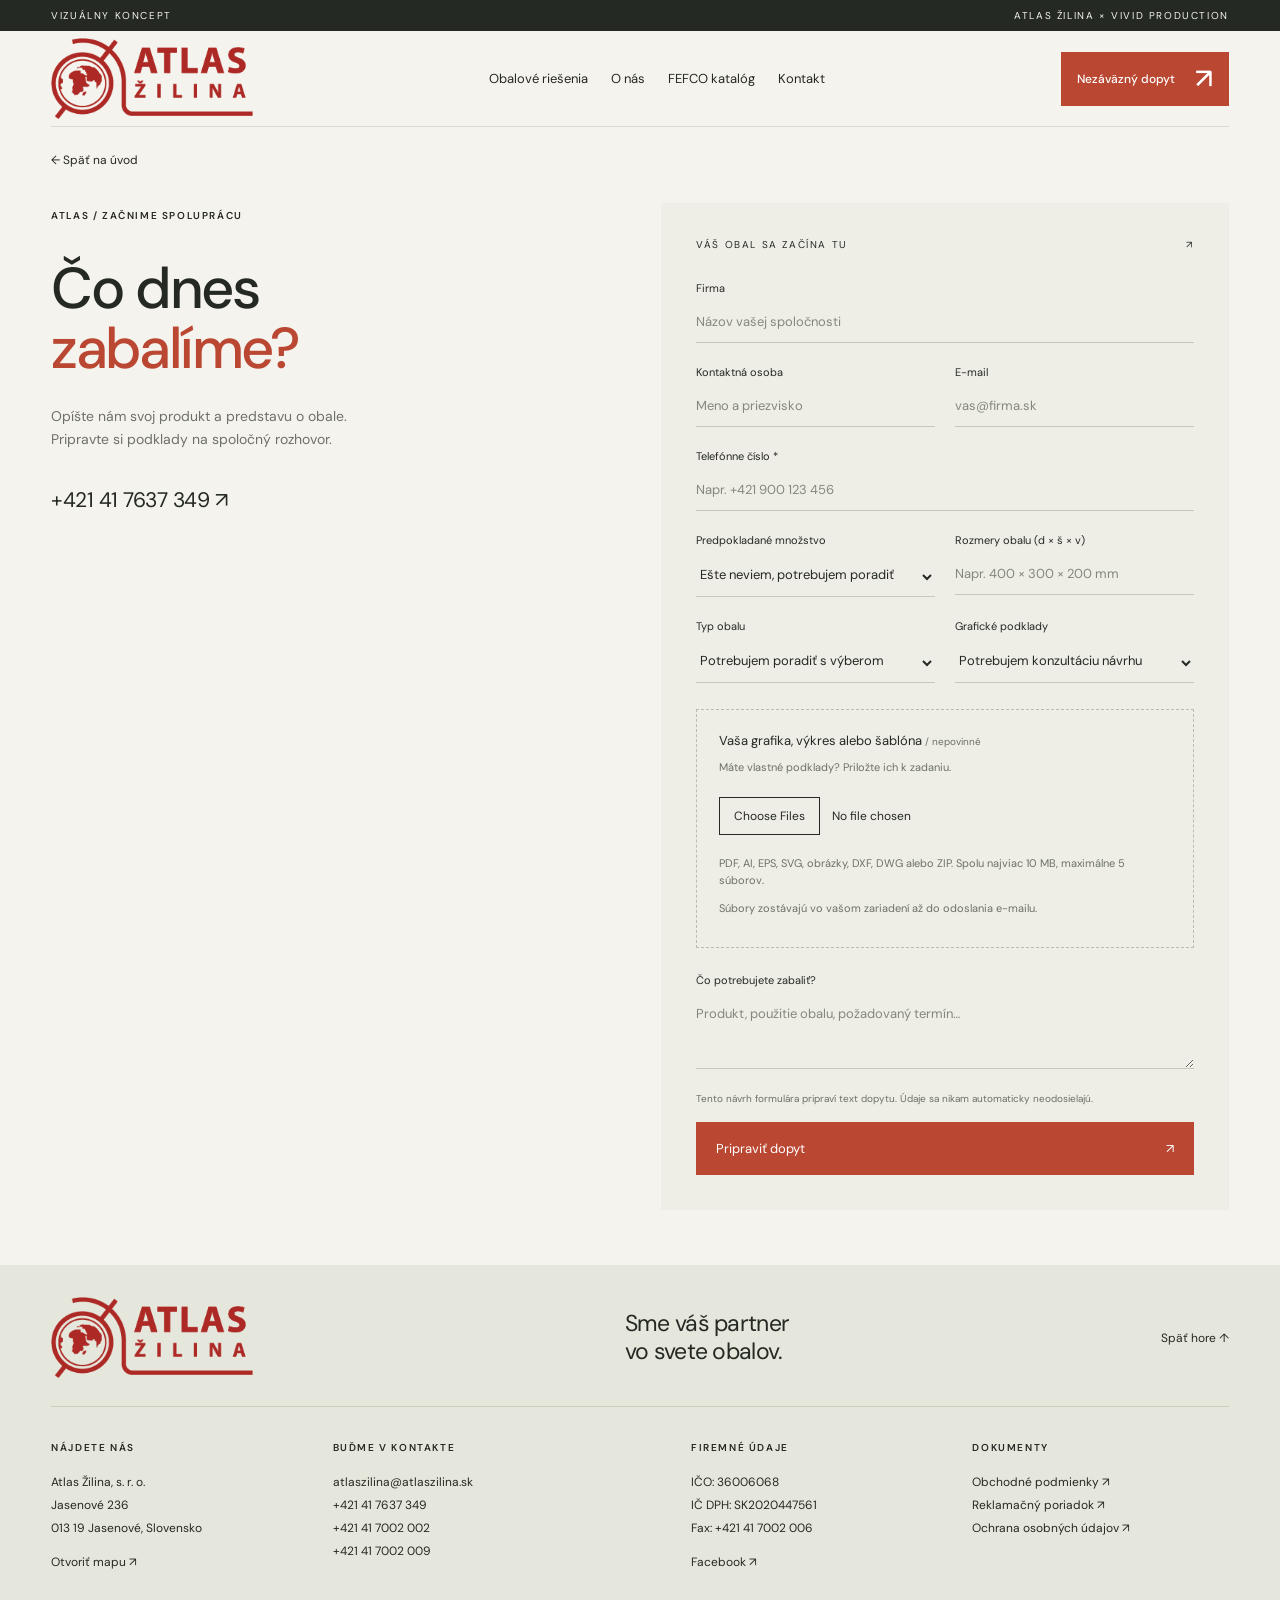
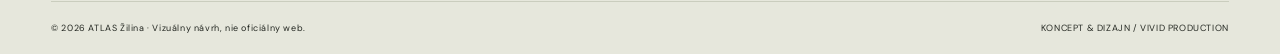
==== commit 8ef68969: "Make inquiry form prominent in header, hero and contact" ====
--- a/dopyt.html
+++ b/dopyt.html
@@ -1,2 +1,2 @@
 <!doctype html>
-<html lang="sk"><head><meta charset="utf-8"><meta http-equiv="Content-Security-Policy" content="default-src 'none'; base-uri 'none'; object-src 'none'; script-src 'self'; style-src 'self'; font-src 'self'; img-src 'self' data:; connect-src 'self' blob:; form-action 'none'"><meta name="referrer" content="strict-origin-when-cross-origin"><meta name="viewport" content="width=device-width,initial-scale=1"><meta name="robots" content="noindex,nofollow"><meta name="description" content="ATLAS Žilina — návrh a výroba kartónových obalov na mieru. Vizuálny koncept od Vivid Production."><title>Dopyt na obaly — ATLAS Žilina</title><link rel="stylesheet" href="style.css"></head><body id="top"><div class="concept">VIZUÁLNY KONCEPT <span>ATLAS ŽILINA × VIVID PRODUCTION</span></div><header><a href="index.html" aria-label="Atlas Žilina — úvod"><img class="logo" src="logo.png" alt="ATLAS Žilina"></a><nav id="nav"><a href="index.html#riesenia">Obalové riešenia</a><a href="o-nas.html">O nás</a><a href="fefco.html">FEFCO katalóg</a><a href="index.html#kontakt">Kontakt</a></nav><a class="nav-cta" href="dopyt.html">Poďme to zabaliť <span aria-hidden="true">↗</span></a><button id="menu" aria-label="Otvoriť menu" aria-expanded="false">☰</button></header><main><a class="page-back" href="index.html">← Späť na úvod</a><section class="section inquiry" id="dopyt"><div><span class="eyebrow">ATLAS / ZAČNIME SPOLUPRÁCU</span><h2>Čo dnes<br><em>zabalíme?</em></h2><p>Opíšte nám svoj produkt a predstavu o obale.<br>Pripravte si podklady na spoločný rozhovor.</p><a class="contact-phone" href="tel:+421417637349">+421 41 7637 349 ↗</a></div><form id="inquiry-form"><div class="form-top">VÁŠ OBAL SA ZAČÍNA TU <span>↗</span></div><label>Firma<input name="firma" autocomplete="organization" required placeholder="Názov vašej spoločnosti"></label><div class="form-row"><label>Kontaktná osoba<input name="meno" autocomplete="name" required placeholder="Meno a priezvisko"></label><label>E-mail<input type="email" name="email" autocomplete="email" required placeholder="vas@firma.sk"></label></div><label>Telefónne číslo *<input type="tel" name="telefon" autocomplete="tel" required placeholder="Napr. +421 900 123 456"></label><div class="form-row"><label>Predpokladané množstvo<select name="mnozstvo"><option>Ešte neviem, potrebujem poradiť</option><option>Do 1 000 kusov</option><option>1 000 – 10 000 kusov</option><option>Viac ako 10 000 kusov</option></select></label><label>Rozmery obalu (d × š × v)<input name="rozmery" placeholder="Napr. 400 × 300 × 200 mm"></label></div><div class="form-row"><label>Typ obalu<select name="typ"><option>Potrebujem poradiť s výberom</option><option>Klopová škatuľa</option><option>Výsekový obal</option><option>Vekový obal</option><option>Iný / podľa priloženej šablóny</option></select></label><label>Grafické podklady<select name="grafika"><option>Potrebujem konzultáciu návrhu</option><option>Mám hotovú grafiku</option><option>Mám šablónu alebo technický výkres</option><option>Obal bez potlače</option></select></label></div><div class="file-zone"><label for="attachments">Vaša grafika, výkres alebo šablóna <span class="optional">/ nepovinné</span></label><p>Máte vlastné podklady? Priložte ich k zadaniu.</p><input type="file" id="attachments" multiple accept=".pdf,.ai,.eps,.svg,.png,.jpg,.jpeg,.webp,.dxf,.dwg,.zip" aria-describedby="file-help file-status"><p id="file-help">PDF, AI, EPS, SVG, obrázky, DXF, DWG alebo ZIP. Spolu najviac 10 MB, maximálne 5 súborov.</p><ul id="file-list" aria-label="Vybrané prílohy"></ul><p id="file-status" aria-live="polite">Súbory zostávajú vo vašom zariadení až do odoslania e-mailu.</p></div><label>Čo potrebujete zabaliť?<textarea name="sprava" rows="3" required placeholder="Produkt, použitie obalu, požadovaný termín…"></textarea></label><p class="form-note">Tento návrh formulára pripraví text dopytu. Údaje sa nikam automaticky neodosielajú.</p><button class="submit" type="submit">Pripraviť dopyt <span>↗</span></button><div id="draft" hidden aria-live="polite"><h3>Váš dopyt je pripravený</h3><textarea id="draft-text" rows="8" readonly aria-label="Text pripraveného dopytu"></textarea><div class="draft-actions"><button type="button" id="copy">Kopírovať text</button><a id="send" href="#">Otvoriť e-mail bez príloh ↗</a><button type="button" id="download-email">Stiahnuť e-mail s prílohami (.eml) ↓</button></div><p class="form-note" id="draft-status">Súbor .eml obsahuje zadanie aj vybrané prílohy. Otvorte ho v kompatibilnej e-mailovej aplikácii a pred odoslaním skontrolujte. Pri použití odkazu „Otvoriť e-mail bez príloh“ pridajte súbory ručne.</p></div></form></section></main><footer id="kontakt"><div class="footer-top"><img src="logo.png" alt="ATLAS Žilina" class="logo"><p>Sme váš partner<br>vo svete obalov.</p><a href="#top">Späť hore ↑</a></div><div class="footer-grid"><div><span class="eyebrow">NÁJDETE NÁS</span><p>Atlas Žilina, s. r. o.<br>Jasenové 236<br>013 19 Jasenové, Slovensko</p><a href="https://www.google.com/maps/search/?api=1&query=Atlas+Zilina+Jasenove+236" target="_blank" rel="noopener">Otvoriť mapu ↗</a></div><div><span class="eyebrow">BUĎME V KONTAKTE</span><p><a href="mailto:atlaszilina@atlaszilina.sk">atlaszilina@atlaszilina.sk</a><br><a href="tel:+421417637349">+421 41 7637 349</a><br><a href="tel:+421417002002">+421 41 7002 002</a><br><a href="tel:+421417002009">+421 41 7002 009</a></p></div><div><span class="eyebrow">FIREMNÉ ÚDAJE</span><p>IČO: 36006068<br>IČ DPH: SK2020447561<br>Fax: +421 41 7002 006</p><a href="https://www.facebook.com/profile.php?id=100064442391622" target="_blank" rel="noopener">Facebook ↗</a></div><div><span class="eyebrow">DOKUMENTY</span><p><a href="https://www.atlaszilina.sk/files/VOP.pdf" target="_blank" rel="noopener">Obchodné podmienky ↗</a><br><a href="https://www.atlaszilina.sk/files/reklamacny_poriadok.pdf" target="_blank" rel="noopener">Reklamačný poriadok ↗</a><br><a href="https://www.atlaszilina.sk/files/GDPR_ATLAS.pdf" target="_blank" rel="noopener">Ochrana osobných údajov ↗</a></p></div></div><div class="footer-bottom"><span>© 2026 ATLAS Žilina · Vizuálny návrh, nie oficiálny web.</span><span>KONCEPT & DIZAJN / VIVID PRODUCTION</span></div></footer><script src="app.js"></script><script src="inquiry.js"></script></body></html>+<html lang="sk"><head><meta charset="utf-8"><meta http-equiv="Content-Security-Policy" content="default-src 'none'; base-uri 'none'; object-src 'none'; script-src 'self'; style-src 'self'; font-src 'self'; img-src 'self' data:; connect-src 'self' blob:; form-action 'none'"><meta name="referrer" content="strict-origin-when-cross-origin"><meta name="viewport" content="width=device-width,initial-scale=1"><meta name="robots" content="noindex,nofollow"><meta name="description" content="ATLAS Žilina — návrh a výroba kartónových obalov na mieru. Vizuálny koncept od Vivid Production."><title>Dopyt na obaly — ATLAS Žilina</title><link rel="stylesheet" href="style.css"></head><body id="top"><div class="concept">VIZUÁLNY KONCEPT <span>ATLAS ŽILINA × VIVID PRODUCTION</span></div><header><a href="index.html" aria-label="Atlas Žilina — úvod"><img class="logo" src="logo.png" alt="ATLAS Žilina"></a><nav id="nav"><a href="index.html#riesenia">Obalové riešenia</a><a href="o-nas.html">O nás</a><a href="fefco.html">FEFCO katalóg</a><a href="index.html#kontakt">Kontakt</a></nav><a class="nav-cta" href="dopyt.html">Nezáväzný dopyt <span aria-hidden="true">↗</span></a><button id="menu" aria-label="Otvoriť menu" aria-expanded="false">☰</button></header><main><a class="page-back" href="index.html">← Späť na úvod</a><section class="section inquiry" id="dopyt"><div><span class="eyebrow">ATLAS / ZAČNIME SPOLUPRÁCU</span><h2>Čo dnes<br><em>zabalíme?</em></h2><p>Opíšte nám svoj produkt a predstavu o obale.<br>Pripravte si podklady na spoločný rozhovor.</p><a class="contact-phone" href="tel:+421417637349">+421 41 7637 349 ↗</a></div><form id="inquiry-form"><div class="form-top">VÁŠ OBAL SA ZAČÍNA TU <span>↗</span></div><label>Firma<input name="firma" autocomplete="organization" required placeholder="Názov vašej spoločnosti"></label><div class="form-row"><label>Kontaktná osoba<input name="meno" autocomplete="name" required placeholder="Meno a priezvisko"></label><label>E-mail<input type="email" name="email" autocomplete="email" required placeholder="vas@firma.sk"></label></div><label>Telefónne číslo *<input type="tel" name="telefon" autocomplete="tel" required placeholder="Napr. +421 900 123 456"></label><div class="form-row"><label>Predpokladané množstvo<select name="mnozstvo"><option>Ešte neviem, potrebujem poradiť</option><option>Do 1 000 kusov</option><option>1 000 – 10 000 kusov</option><option>Viac ako 10 000 kusov</option></select></label><label>Rozmery obalu (d × š × v)<input name="rozmery" placeholder="Napr. 400 × 300 × 200 mm"></label></div><div class="form-row"><label>Typ obalu<select name="typ"><option>Potrebujem poradiť s výberom</option><option>Klopová škatuľa</option><option>Výsekový obal</option><option>Vekový obal</option><option>Iný / podľa priloženej šablóny</option></select></label><label>Grafické podklady<select name="grafika"><option>Potrebujem konzultáciu návrhu</option><option>Mám hotovú grafiku</option><option>Mám šablónu alebo technický výkres</option><option>Obal bez potlače</option></select></label></div><div class="file-zone"><label for="attachments">Vaša grafika, výkres alebo šablóna <span class="optional">/ nepovinné</span></label><p>Máte vlastné podklady? Priložte ich k zadaniu.</p><input type="file" id="attachments" multiple accept=".pdf,.ai,.eps,.svg,.png,.jpg,.jpeg,.webp,.dxf,.dwg,.zip" aria-describedby="file-help file-status"><p id="file-help">PDF, AI, EPS, SVG, obrázky, DXF, DWG alebo ZIP. Spolu najviac 10 MB, maximálne 5 súborov.</p><ul id="file-list" aria-label="Vybrané prílohy"></ul><p id="file-status" aria-live="polite">Súbory zostávajú vo vašom zariadení až do odoslania e-mailu.</p></div><label>Čo potrebujete zabaliť?<textarea name="sprava" rows="3" required placeholder="Produkt, použitie obalu, požadovaný termín…"></textarea></label><p class="form-note">Tento návrh formulára pripraví text dopytu. Údaje sa nikam automaticky neodosielajú.</p><button class="submit" type="submit">Pripraviť dopyt <span>↗</span></button><div id="draft" hidden aria-live="polite"><h3>Váš dopyt je pripravený</h3><textarea id="draft-text" rows="8" readonly aria-label="Text pripraveného dopytu"></textarea><div class="draft-actions"><button type="button" id="copy">Kopírovať text</button><a id="send" href="#">Otvoriť e-mail bez príloh ↗</a><button type="button" id="download-email">Stiahnuť e-mail s prílohami (.eml) ↓</button></div><p class="form-note" id="draft-status">Súbor .eml obsahuje zadanie aj vybrané prílohy. Otvorte ho v kompatibilnej e-mailovej aplikácii a pred odoslaním skontrolujte. Pri použití odkazu „Otvoriť e-mail bez príloh“ pridajte súbory ručne.</p></div></form></section></main><footer id="kontakt"><div class="footer-top"><img src="logo.png" alt="ATLAS Žilina" class="logo"><p>Sme váš partner<br>vo svete obalov.</p><a href="#top">Späť hore ↑</a></div><div class="footer-grid"><div><span class="eyebrow">NÁJDETE NÁS</span><p>Atlas Žilina, s. r. o.<br>Jasenové 236<br>013 19 Jasenové, Slovensko</p><a href="https://www.google.com/maps/search/?api=1&query=Atlas+Zilina+Jasenove+236" target="_blank" rel="noopener">Otvoriť mapu ↗</a></div><div><span class="eyebrow">BUĎME V KONTAKTE</span><p><a href="mailto:atlaszilina@atlaszilina.sk">atlaszilina@atlaszilina.sk</a><br><a href="tel:+421417637349">+421 41 7637 349</a><br><a href="tel:+421417002002">+421 41 7002 002</a><br><a href="tel:+421417002009">+421 41 7002 009</a></p></div><div><span class="eyebrow">FIREMNÉ ÚDAJE</span><p>IČO: 36006068<br>IČ DPH: SK2020447561<br>Fax: +421 41 7002 006</p><a href="https://www.facebook.com/profile.php?id=100064442391622" target="_blank" rel="noopener">Facebook ↗</a></div><div><span class="eyebrow">DOKUMENTY</span><p><a href="https://www.atlaszilina.sk/files/VOP.pdf" target="_blank" rel="noopener">Obchodné podmienky ↗</a><br><a href="https://www.atlaszilina.sk/files/reklamacny_poriadok.pdf" target="_blank" rel="noopener">Reklamačný poriadok ↗</a><br><a href="https://www.atlaszilina.sk/files/GDPR_ATLAS.pdf" target="_blank" rel="noopener">Ochrana osobných údajov ↗</a></p></div></div><div class="footer-bottom"><span>© 2026 ATLAS Žilina · Vizuálny návrh, nie oficiálny web.</span><span>KONCEPT & DIZAJN / VIVID PRODUCTION</span></div></footer><script src="app.js"></script><script src="inquiry.js"></script></body></html>
--- a/style.css
+++ b/style.css
@@ -15,3 +15,7 @@
 .minimal-home .hero{padding-top:35px}.minimal-home .hero-layout{grid-template-columns:1fr 1fr;gap:7%}.minimal-home .hero-image{height:350px}.minimal-home .hero-strip{justify-content:flex-start;gap:55px;padding:24px 0}.minimal-home .hero h1{font-size:clamp(46px,5vw,72px)}.home-solutions{padding:38px 4% 48px}.home-section-label{display:flex;justify-content:space-between;gap:20px;margin-bottom:23px}.home-section-label>a{font-size:12px;border-bottom:1px solid var(--line);padding-bottom:5px}.home-options{display:grid;grid-template-columns:repeat(3,1fr);gap:0;border-top:1px solid var(--line);border-bottom:1px solid var(--line)}.home-options>a{position:relative;padding:28px 30px 28px 0;min-height:230px}.home-options>a+a{border-left:1px solid var(--line);padding-left:30px}.home-options h2{font-size:clamp(26px,2.5vw,36px);margin:22px 0 14px;letter-spacing:-.04em}.home-options p{font-size:12px;color:var(--muted);padding-right:24px}.option-arrow{position:absolute;bottom:25px;right:24px;color:var(--red);font-size:30px;transition:transform .2s}.home-options>a:hover .option-arrow{transform:translate(3px,-3px)}.home-options>a:hover h2{color:var(--red)}.home-footer{padding-top:30px;background:#e6e7dc}.home-contact{display:grid;grid-template-columns:1.4fr 1fr;gap:8%;padding-bottom:30px}.home-contact>div{display:flex;flex-direction:column;align-items:flex-start;gap:10px}.home-email{font-size:38px;letter-spacing:-1.5px;line-height:1.15;margin:7px 0}.home-email span{margin-left:20px;color:var(--red)}.home-contact>div>a:last-child{font-size:12px}.home-phone{font-size:22px;letter-spacing:-.6px;margin-top:8px}.home-contact p{font-size:12px;color:var(--muted)}.about-intro{padding-top:55px;padding-bottom:55px}.about-intro h1{font-size:clamp(45px,5vw,72px);line-height:1.05;letter-spacing:-.055em;margin:25px 0}.about-intro>p{font-size:14px;max-width:520px;color:var(--muted)}.about-links{display:flex;gap:28px;margin-top:25px;font-size:12px}.about-links a{border-bottom:1px solid var(--line);padding-bottom:8px}
 @media(max-width:900px){.minimal-home .hero-image{height:300px}.minimal-home .hero-strip{gap:25px}.home-options>a{padding-right:20px}.home-options>a+a{padding-left:20px}.home-options p{font-size:11px}.home-email{font-size:32px}}
 @media(max-width:620px){.minimal-home .hero{padding-top:25px}.minimal-home .hero-layout{grid-template-columns:1fr;gap:23px}.minimal-home .hero h1{font-size:clamp(43px,11.7vw,65px)}.minimal-home .hero-image{height:210px}.minimal-home .hero-strip{display:flex;flex-wrap:wrap;gap:12px 22px;padding:20px 0}.home-solutions{padding-top:27px;padding-bottom:30px}.home-section-label{align-items:center;margin-bottom:18px}.home-section-label .eyebrow{font-size:8px;letter-spacing:1px}.home-section-label>a{font-size:10px}.home-options{grid-template-columns:1fr}.home-options>a,.home-options>a+a{border-left:0;padding:22px 45px 22px 0;min-height:0}.home-options>a+a{border-top:1px solid var(--line)}.home-options h2{font-size:26px;margin:12px 0 8px}.home-options h2 br{display:none}.home-options p{font-size:11px;padding-right:0}.option-arrow{right:5px;bottom:25px;font-size:28px}.home-contact{grid-template-columns:1fr;gap:25px;padding-bottom:25px}.home-email{font-size:34px}.home-phone{font-size:21px}.about-intro{padding-top:35px;padding-bottom:35px}.about-intro h1{font-size:44px}.about-links{gap:22px}}
+
+/* Make the inquiry form explicit at every entry point. */
+.hero-actions{display:flex;align-items:center;gap:24px;flex-wrap:wrap;margin-top:24px}.minimal-home .hero-actions .round-link{margin-top:0;background:var(--red)}.minimal-home .hero-actions .round-link:hover{background:#9f3827}.hero-secondary{font-size:12px;border-bottom:1px solid var(--line);padding:10px 0}.hero-copy>p.hero-form-hint{font-size:10px;line-height:1.6;margin-top:12px;color:var(--muted)}
+@media(max-width:620px){.hero-actions{gap:16px;margin-top:20px}.hero-secondary{font-size:11px}.hero-copy>p.hero-form-hint{font-size:10px;max-width:290px}}
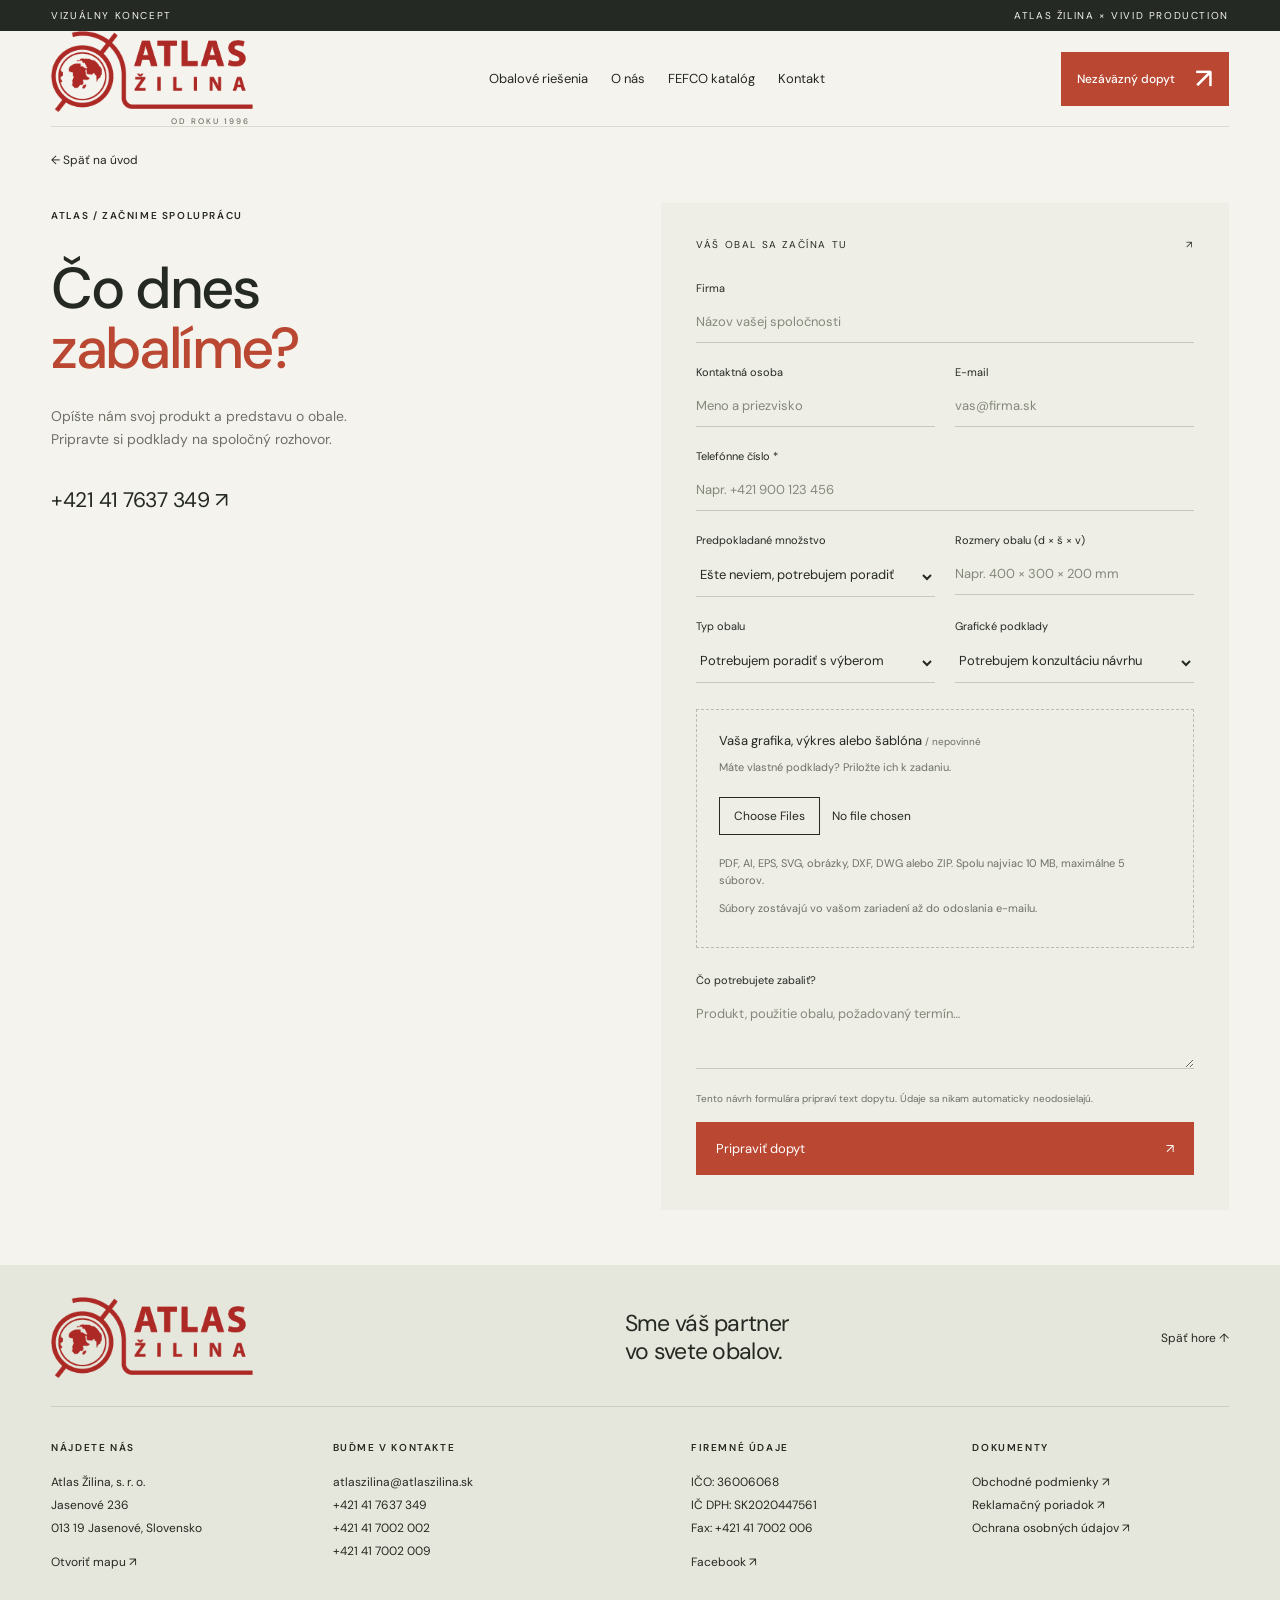
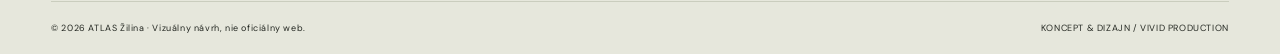
==== commit 0860449a: "Move since 1996 into a subtle logo signature" ====
--- a/dopyt.html
+++ b/dopyt.html
@@ -1,2 +1,2 @@
 <!doctype html>
-<html lang="sk"><head><meta charset="utf-8"><meta http-equiv="Content-Security-Policy" content="default-src 'none'; base-uri 'none'; object-src 'none'; script-src 'self'; style-src 'self'; font-src 'self'; img-src 'self' data:; connect-src 'self' blob:; form-action 'none'"><meta name="referrer" content="strict-origin-when-cross-origin"><meta name="viewport" content="width=device-width,initial-scale=1"><meta name="robots" content="noindex,nofollow"><meta name="description" content="ATLAS Žilina — návrh a výroba kartónových obalov na mieru. Vizuálny koncept od Vivid Production."><title>Dopyt na obaly — ATLAS Žilina</title><link rel="stylesheet" href="style.css"></head><body id="top"><div class="concept">VIZUÁLNY KONCEPT <span>ATLAS ŽILINA × VIVID PRODUCTION</span></div><header><a href="index.html" aria-label="Atlas Žilina — úvod"><img class="logo" src="logo.png" alt="ATLAS Žilina"></a><nav id="nav"><a href="index.html#riesenia">Obalové riešenia</a><a href="o-nas.html">O nás</a><a href="fefco.html">FEFCO katalóg</a><a href="index.html#kontakt">Kontakt</a></nav><a class="nav-cta" href="dopyt.html">Nezáväzný dopyt <span aria-hidden="true">↗</span></a><button id="menu" aria-label="Otvoriť menu" aria-expanded="false">☰</button></header><main><a class="page-back" href="index.html">← Späť na úvod</a><section class="section inquiry" id="dopyt"><div><span class="eyebrow">ATLAS / ZAČNIME SPOLUPRÁCU</span><h2>Čo dnes<br><em>zabalíme?</em></h2><p>Opíšte nám svoj produkt a predstavu o obale.<br>Pripravte si podklady na spoločný rozhovor.</p><a class="contact-phone" href="tel:+421417637349">+421 41 7637 349 ↗</a></div><form id="inquiry-form"><div class="form-top">VÁŠ OBAL SA ZAČÍNA TU <span>↗</span></div><label>Firma<input name="firma" autocomplete="organization" required placeholder="Názov vašej spoločnosti"></label><div class="form-row"><label>Kontaktná osoba<input name="meno" autocomplete="name" required placeholder="Meno a priezvisko"></label><label>E-mail<input type="email" name="email" autocomplete="email" required placeholder="vas@firma.sk"></label></div><label>Telefónne číslo *<input type="tel" name="telefon" autocomplete="tel" required placeholder="Napr. +421 900 123 456"></label><div class="form-row"><label>Predpokladané množstvo<select name="mnozstvo"><option>Ešte neviem, potrebujem poradiť</option><option>Do 1 000 kusov</option><option>1 000 – 10 000 kusov</option><option>Viac ako 10 000 kusov</option></select></label><label>Rozmery obalu (d × š × v)<input name="rozmery" placeholder="Napr. 400 × 300 × 200 mm"></label></div><div class="form-row"><label>Typ obalu<select name="typ"><option>Potrebujem poradiť s výberom</option><option>Klopová škatuľa</option><option>Výsekový obal</option><option>Vekový obal</option><option>Iný / podľa priloženej šablóny</option></select></label><label>Grafické podklady<select name="grafika"><option>Potrebujem konzultáciu návrhu</option><option>Mám hotovú grafiku</option><option>Mám šablónu alebo technický výkres</option><option>Obal bez potlače</option></select></label></div><div class="file-zone"><label for="attachments">Vaša grafika, výkres alebo šablóna <span class="optional">/ nepovinné</span></label><p>Máte vlastné podklady? Priložte ich k zadaniu.</p><input type="file" id="attachments" multiple accept=".pdf,.ai,.eps,.svg,.png,.jpg,.jpeg,.webp,.dxf,.dwg,.zip" aria-describedby="file-help file-status"><p id="file-help">PDF, AI, EPS, SVG, obrázky, DXF, DWG alebo ZIP. Spolu najviac 10 MB, maximálne 5 súborov.</p><ul id="file-list" aria-label="Vybrané prílohy"></ul><p id="file-status" aria-live="polite">Súbory zostávajú vo vašom zariadení až do odoslania e-mailu.</p></div><label>Čo potrebujete zabaliť?<textarea name="sprava" rows="3" required placeholder="Produkt, použitie obalu, požadovaný termín…"></textarea></label><p class="form-note">Tento návrh formulára pripraví text dopytu. Údaje sa nikam automaticky neodosielajú.</p><button class="submit" type="submit">Pripraviť dopyt <span>↗</span></button><div id="draft" hidden aria-live="polite"><h3>Váš dopyt je pripravený</h3><textarea id="draft-text" rows="8" readonly aria-label="Text pripraveného dopytu"></textarea><div class="draft-actions"><button type="button" id="copy">Kopírovať text</button><a id="send" href="#">Otvoriť e-mail bez príloh ↗</a><button type="button" id="download-email">Stiahnuť e-mail s prílohami (.eml) ↓</button></div><p class="form-note" id="draft-status">Súbor .eml obsahuje zadanie aj vybrané prílohy. Otvorte ho v kompatibilnej e-mailovej aplikácii a pred odoslaním skontrolujte. Pri použití odkazu „Otvoriť e-mail bez príloh“ pridajte súbory ručne.</p></div></form></section></main><footer id="kontakt"><div class="footer-top"><img src="logo.png" alt="ATLAS Žilina" class="logo"><p>Sme váš partner<br>vo svete obalov.</p><a href="#top">Späť hore ↑</a></div><div class="footer-grid"><div><span class="eyebrow">NÁJDETE NÁS</span><p>Atlas Žilina, s. r. o.<br>Jasenové 236<br>013 19 Jasenové, Slovensko</p><a href="https://www.google.com/maps/search/?api=1&query=Atlas+Zilina+Jasenove+236" target="_blank" rel="noopener">Otvoriť mapu ↗</a></div><div><span class="eyebrow">BUĎME V KONTAKTE</span><p><a href="mailto:atlaszilina@atlaszilina.sk">atlaszilina@atlaszilina.sk</a><br><a href="tel:+421417637349">+421 41 7637 349</a><br><a href="tel:+421417002002">+421 41 7002 002</a><br><a href="tel:+421417002009">+421 41 7002 009</a></p></div><div><span class="eyebrow">FIREMNÉ ÚDAJE</span><p>IČO: 36006068<br>IČ DPH: SK2020447561<br>Fax: +421 41 7002 006</p><a href="https://www.facebook.com/profile.php?id=100064442391622" target="_blank" rel="noopener">Facebook ↗</a></div><div><span class="eyebrow">DOKUMENTY</span><p><a href="https://www.atlaszilina.sk/files/VOP.pdf" target="_blank" rel="noopener">Obchodné podmienky ↗</a><br><a href="https://www.atlaszilina.sk/files/reklamacny_poriadok.pdf" target="_blank" rel="noopener">Reklamačný poriadok ↗</a><br><a href="https://www.atlaszilina.sk/files/GDPR_ATLAS.pdf" target="_blank" rel="noopener">Ochrana osobných údajov ↗</a></p></div></div><div class="footer-bottom"><span>© 2026 ATLAS Žilina · Vizuálny návrh, nie oficiálny web.</span><span>KONCEPT & DIZAJN / VIVID PRODUCTION</span></div></footer><script src="app.js"></script><script src="inquiry.js"></script></body></html>+<html lang="sk"><head><meta charset="utf-8"><meta http-equiv="Content-Security-Policy" content="default-src 'none'; base-uri 'none'; object-src 'none'; script-src 'self'; style-src 'self'; font-src 'self'; img-src 'self' data:; connect-src 'self' blob:; form-action 'none'"><meta name="referrer" content="strict-origin-when-cross-origin"><meta name="viewport" content="width=device-width,initial-scale=1"><meta name="robots" content="noindex,nofollow"><meta name="description" content="ATLAS Žilina — návrh a výroba kartónových obalov na mieru. Vizuálny koncept od Vivid Production."><title>Dopyt na obaly — ATLAS Žilina</title><link rel="stylesheet" href="style.css"></head><body id="top"><div class="concept">VIZUÁLNY KONCEPT <span>ATLAS ŽILINA × VIVID PRODUCTION</span></div><header><a class="brand-lockup" href="index.html" aria-label="Atlas Žilina — úvod, od roku 1996"><img class="logo" src="logo.png" alt="ATLAS Žilina"><span class="brand-since">OD ROKU 1996</span></a><nav id="nav"><a href="index.html#riesenia">Obalové riešenia</a><a href="o-nas.html">O nás</a><a href="fefco.html">FEFCO katalóg</a><a href="index.html#kontakt">Kontakt</a></nav><a class="nav-cta" href="dopyt.html">Nezáväzný dopyt <span aria-hidden="true">↗</span></a><button id="menu" aria-label="Otvoriť menu" aria-expanded="false">☰</button></header><main><a class="page-back" href="index.html">← Späť na úvod</a><section class="section inquiry" id="dopyt"><div><span class="eyebrow">ATLAS / ZAČNIME SPOLUPRÁCU</span><h2>Čo dnes<br><em>zabalíme?</em></h2><p>Opíšte nám svoj produkt a predstavu o obale.<br>Pripravte si podklady na spoločný rozhovor.</p><a class="contact-phone" href="tel:+421417637349">+421 41 7637 349 ↗</a></div><form id="inquiry-form"><div class="form-top">VÁŠ OBAL SA ZAČÍNA TU <span>↗</span></div><label>Firma<input name="firma" autocomplete="organization" required placeholder="Názov vašej spoločnosti"></label><div class="form-row"><label>Kontaktná osoba<input name="meno" autocomplete="name" required placeholder="Meno a priezvisko"></label><label>E-mail<input type="email" name="email" autocomplete="email" required placeholder="vas@firma.sk"></label></div><label>Telefónne číslo *<input type="tel" name="telefon" autocomplete="tel" required placeholder="Napr. +421 900 123 456"></label><div class="form-row"><label>Predpokladané množstvo<select name="mnozstvo"><option>Ešte neviem, potrebujem poradiť</option><option>Do 1 000 kusov</option><option>1 000 – 10 000 kusov</option><option>Viac ako 10 000 kusov</option></select></label><label>Rozmery obalu (d × š × v)<input name="rozmery" placeholder="Napr. 400 × 300 × 200 mm"></label></div><div class="form-row"><label>Typ obalu<select name="typ"><option>Potrebujem poradiť s výberom</option><option>Klopová škatuľa</option><option>Výsekový obal</option><option>Vekový obal</option><option>Iný / podľa priloženej šablóny</option></select></label><label>Grafické podklady<select name="grafika"><option>Potrebujem konzultáciu návrhu</option><option>Mám hotovú grafiku</option><option>Mám šablónu alebo technický výkres</option><option>Obal bez potlače</option></select></label></div><div class="file-zone"><label for="attachments">Vaša grafika, výkres alebo šablóna <span class="optional">/ nepovinné</span></label><p>Máte vlastné podklady? Priložte ich k zadaniu.</p><input type="file" id="attachments" multiple accept=".pdf,.ai,.eps,.svg,.png,.jpg,.jpeg,.webp,.dxf,.dwg,.zip" aria-describedby="file-help file-status"><p id="file-help">PDF, AI, EPS, SVG, obrázky, DXF, DWG alebo ZIP. Spolu najviac 10 MB, maximálne 5 súborov.</p><ul id="file-list" aria-label="Vybrané prílohy"></ul><p id="file-status" aria-live="polite">Súbory zostávajú vo vašom zariadení až do odoslania e-mailu.</p></div><label>Čo potrebujete zabaliť?<textarea name="sprava" rows="3" required placeholder="Produkt, použitie obalu, požadovaný termín…"></textarea></label><p class="form-note">Tento návrh formulára pripraví text dopytu. Údaje sa nikam automaticky neodosielajú.</p><button class="submit" type="submit">Pripraviť dopyt <span>↗</span></button><div id="draft" hidden aria-live="polite"><h3>Váš dopyt je pripravený</h3><textarea id="draft-text" rows="8" readonly aria-label="Text pripraveného dopytu"></textarea><div class="draft-actions"><button type="button" id="copy">Kopírovať text</button><a id="send" href="#">Otvoriť e-mail bez príloh ↗</a><button type="button" id="download-email">Stiahnuť e-mail s prílohami (.eml) ↓</button></div><p class="form-note" id="draft-status">Súbor .eml obsahuje zadanie aj vybrané prílohy. Otvorte ho v kompatibilnej e-mailovej aplikácii a pred odoslaním skontrolujte. Pri použití odkazu „Otvoriť e-mail bez príloh“ pridajte súbory ručne.</p></div></form></section></main><footer id="kontakt"><div class="footer-top"><img src="logo.png" alt="ATLAS Žilina" class="logo"><p>Sme váš partner<br>vo svete obalov.</p><a href="#top">Späť hore ↑</a></div><div class="footer-grid"><div><span class="eyebrow">NÁJDETE NÁS</span><p>Atlas Žilina, s. r. o.<br>Jasenové 236<br>013 19 Jasenové, Slovensko</p><a href="https://www.google.com/maps/search/?api=1&query=Atlas+Zilina+Jasenove+236" target="_blank" rel="noopener">Otvoriť mapu ↗</a></div><div><span class="eyebrow">BUĎME V KONTAKTE</span><p><a href="mailto:atlaszilina@atlaszilina.sk">atlaszilina@atlaszilina.sk</a><br><a href="tel:+421417637349">+421 41 7637 349</a><br><a href="tel:+421417002002">+421 41 7002 002</a><br><a href="tel:+421417002009">+421 41 7002 009</a></p></div><div><span class="eyebrow">FIREMNÉ ÚDAJE</span><p>IČO: 36006068<br>IČ DPH: SK2020447561<br>Fax: +421 41 7002 006</p><a href="https://www.facebook.com/profile.php?id=100064442391622" target="_blank" rel="noopener">Facebook ↗</a></div><div><span class="eyebrow">DOKUMENTY</span><p><a href="https://www.atlaszilina.sk/files/VOP.pdf" target="_blank" rel="noopener">Obchodné podmienky ↗</a><br><a href="https://www.atlaszilina.sk/files/reklamacny_poriadok.pdf" target="_blank" rel="noopener">Reklamačný poriadok ↗</a><br><a href="https://www.atlaszilina.sk/files/GDPR_ATLAS.pdf" target="_blank" rel="noopener">Ochrana osobných údajov ↗</a></p></div></div><div class="footer-bottom"><span>© 2026 ATLAS Žilina · Vizuálny návrh, nie oficiálny web.</span><span>KONCEPT & DIZAJN / VIVID PRODUCTION</span></div></footer><script src="app.js"></script><script src="inquiry.js"></script></body></html>
--- a/style.css
+++ b/style.css
@@ -19,3 +19,14 @@
 /* Make the inquiry form explicit at every entry point. */
 .hero-actions{display:flex;align-items:center;gap:24px;flex-wrap:wrap;margin-top:24px}.minimal-home .hero-actions .round-link{margin-top:0;background:var(--red)}.minimal-home .hero-actions .round-link:hover{background:#9f3827}.hero-secondary{font-size:12px;border-bottom:1px solid var(--line);padding:10px 0}.hero-copy>p.hero-form-hint{font-size:10px;line-height:1.6;margin-top:12px;color:var(--muted)}
 @media(max-width:620px){.hero-actions{gap:16px;margin-top:20px}.hero-secondary{font-size:11px}.hero-copy>p.hero-form-hint{font-size:10px;max-width:290px}}
+
+/* Lead with verified manufacturing strengths. */
+.minimal-home .hero h1{font-size:clamp(40px,4.2vw,62px);line-height:1.06}.atlas-strengths{display:grid;grid-template-columns:repeat(3,1fr);gap:30px;padding:26px 0 24px;border-bottom:1px solid var(--line)}.strength-index{font-size:9px;letter-spacing:1.2px;color:var(--red)}.atlas-strengths h2{font-size:21px;letter-spacing:-.6px;margin:12px 0 7px;line-height:1.2}.atlas-strengths p{font-size:11px;color:var(--muted);max-width:300px}.atlas-strengths>div+div{border-left:1px solid var(--line);padding-left:28px}
+@media(max-width:620px){.minimal-home .hero h1{font-size:clamp(37px,10vw,55px)}.atlas-strengths{grid-template-columns:1fr;gap:15px;padding:23px 0}.atlas-strengths>div+div{border-left:0;border-top:1px solid var(--line);padding:15px 0 0}.atlas-strengths h2{font-size:21px;margin:7px 0 5px}.atlas-strengths p{max-width:100%;font-size:11px}.strength-index{font-size:8px}}
+
+.material-discover{display:inline-flex;align-items:center;gap:15px;font-size:11px;margin-top:11px;border-bottom:1px solid var(--line);padding-bottom:5px}.material-discover span{font-size:18px;color:var(--red)}.materials-main{padding:30px 4% 55px}.materials-heading{display:grid;grid-template-columns:1.5fr 1fr;gap:10%;align-items:end;margin:20px 0 40px}.materials-heading h1{font-size:clamp(40px,4.8vw,67px);line-height:1.04;letter-spacing:-.055em;margin-top:22px}.materials-heading p{font-size:14px;color:var(--muted);max-width:340px}.materials-grid{display:grid;grid-template-columns:repeat(2,1fr);gap:28px}.material-card{border:1px solid var(--line)}.material-figure{background:#ede9df;padding:24px}.material-figure img{height:220px;object-fit:contain;margin:8px 0}.material-schema-note{font-size:8px;letter-spacing:1.1px;color:var(--muted)}.material-card-copy{padding:25px;display:grid;grid-template-columns:1fr 1fr;gap:18px}.material-card-copy h2{font-size:28px;line-height:1.15;letter-spacing:-1px}.material-card-copy p{font-size:12px;color:var(--muted)}.material-card-copy>a{font-size:12px;grid-column:1/-1;display:flex;justify-content:space-between;align-items:center;border-top:1px solid var(--line);padding-top:16px}.material-card-copy>a>span{font-size:24px;color:var(--red)}.materials-help{display:flex;justify-content:space-between;align-items:center;gap:25px;padding:30px 0 0}.materials-help p{font-size:14px}.materials-help strong{font-weight:500}.material-discover:hover,.material-card-copy>a:hover{color:var(--red)}@media(max-width:620px){.materials-main{padding-top:25px}.materials-heading{grid-template-columns:1fr;gap:20px;margin-bottom:28px}.materials-heading h1{font-size:43px}.materials-heading p{font-size:12px}.materials-grid{grid-template-columns:1fr;gap:22px}.material-figure{padding:20px}.material-figure img{height:190px}.material-card-copy{padding:22px;gap:16px}.material-card-copy h2{font-size:24px}.material-card-copy p{font-size:11px}.materials-help{align-items:stretch;flex-direction:column}.materials-help .nav-cta{margin-left:0;justify-content:space-between}}
+
+.about-intro{position:relative;padding-right:42%}.company-since{position:absolute;right:8%;top:50%;transform:translateY(-50%);padding-left:35px;border-left:1px solid var(--line)}.company-since strong{display:block;font-size:clamp(80px,10vw,145px);font-weight:500;line-height:1;letter-spacing:-.08em;margin:15px 0}.company-since strong span{color:var(--red)}.company-since p{font-size:12px;color:var(--muted)}@media(max-width:620px){.about-intro{padding-right:4%}.company-since{position:static;transform:none;border-left:0;border-top:1px solid var(--line);padding:23px 0 0;margin-top:25px}.company-since strong{font-size:90px;margin:10px 0}.about-links{flex-wrap:wrap;gap:18px}}
+
+/* Heritage signature beneath the original logo. */
+.brand-lockup{display:flex;flex-direction:column;align-items:flex-end;gap:5px;flex-shrink:0;padding:8px 0}.brand-lockup .logo{display:block}.brand-since{display:block;font-size:8px;font-weight:500;letter-spacing:2px;line-height:1.2;color:var(--muted);padding-right:3px}.about-intro{padding-right:4%}.company-since{display:none}@media(max-width:620px){.brand-lockup{gap:4px;padding:5px 0}.brand-since{font-size:7px;letter-spacing:1.3px;padding-right:2px}}
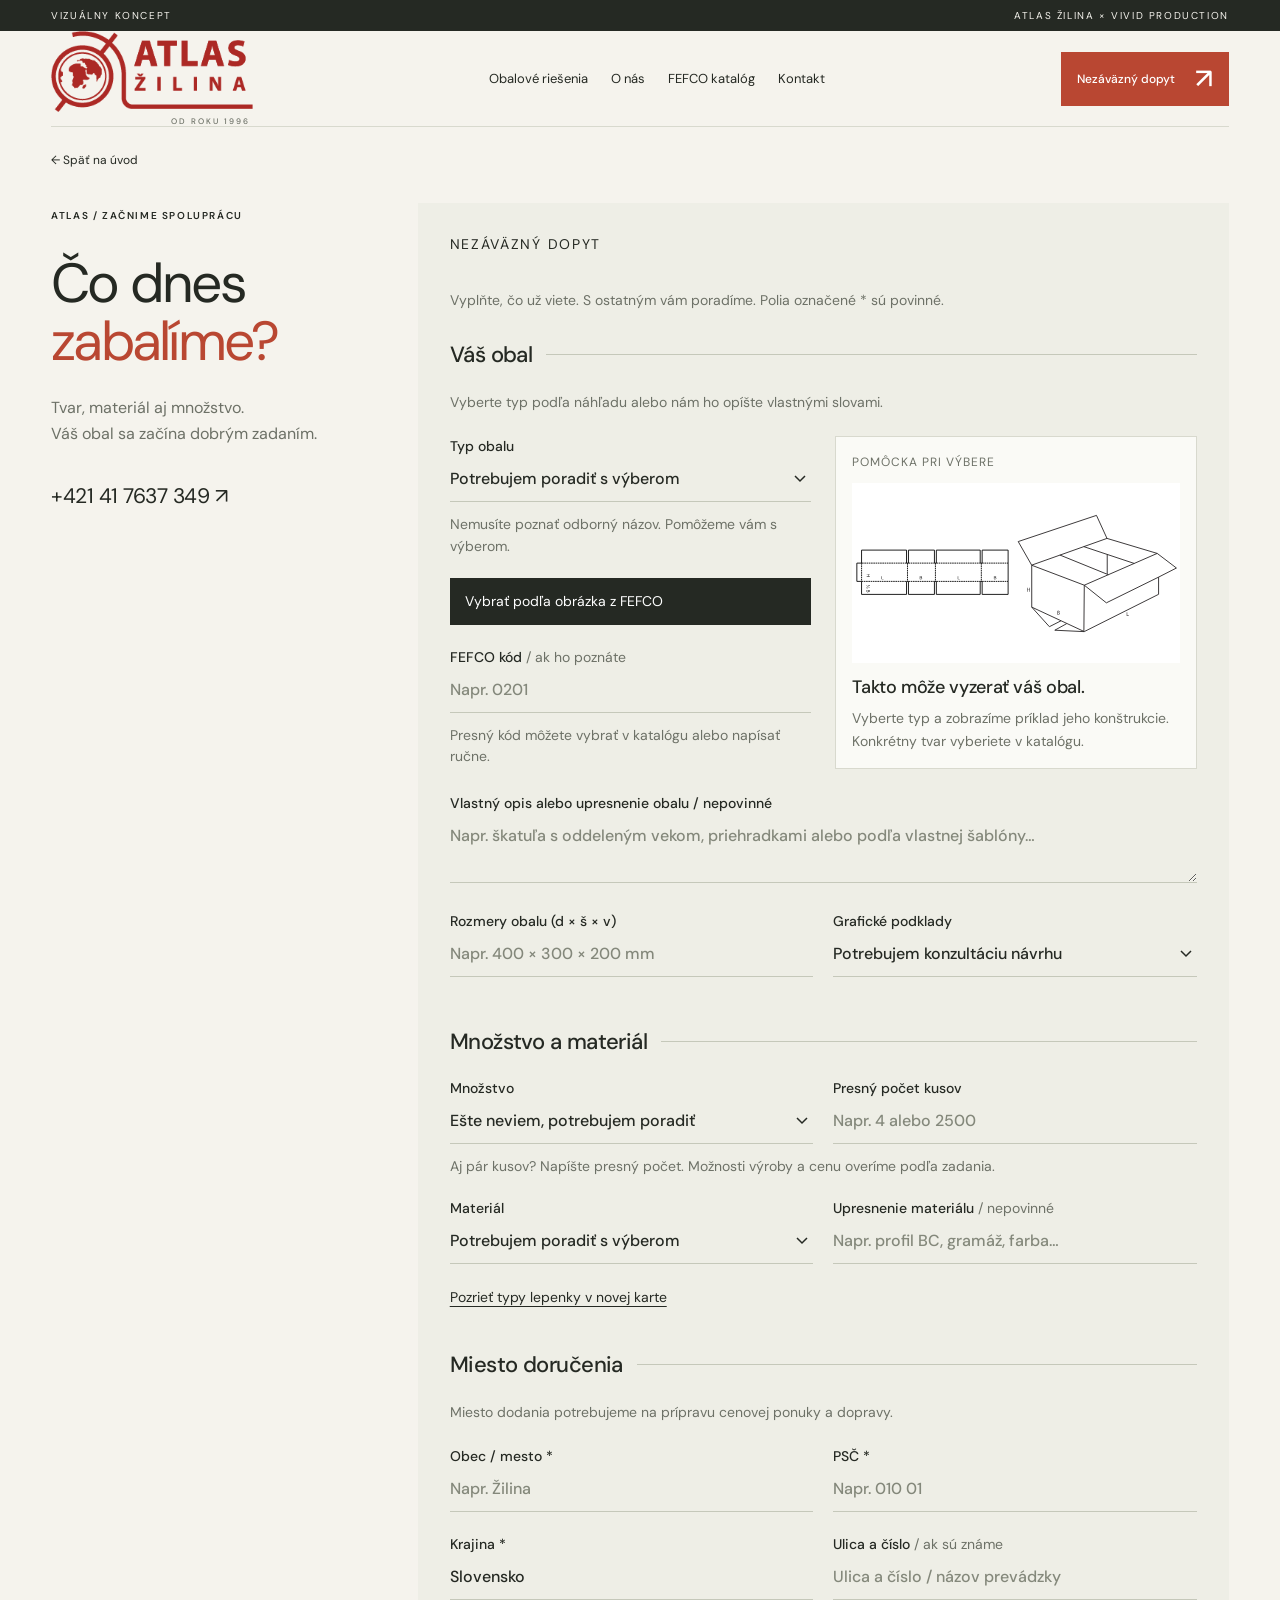
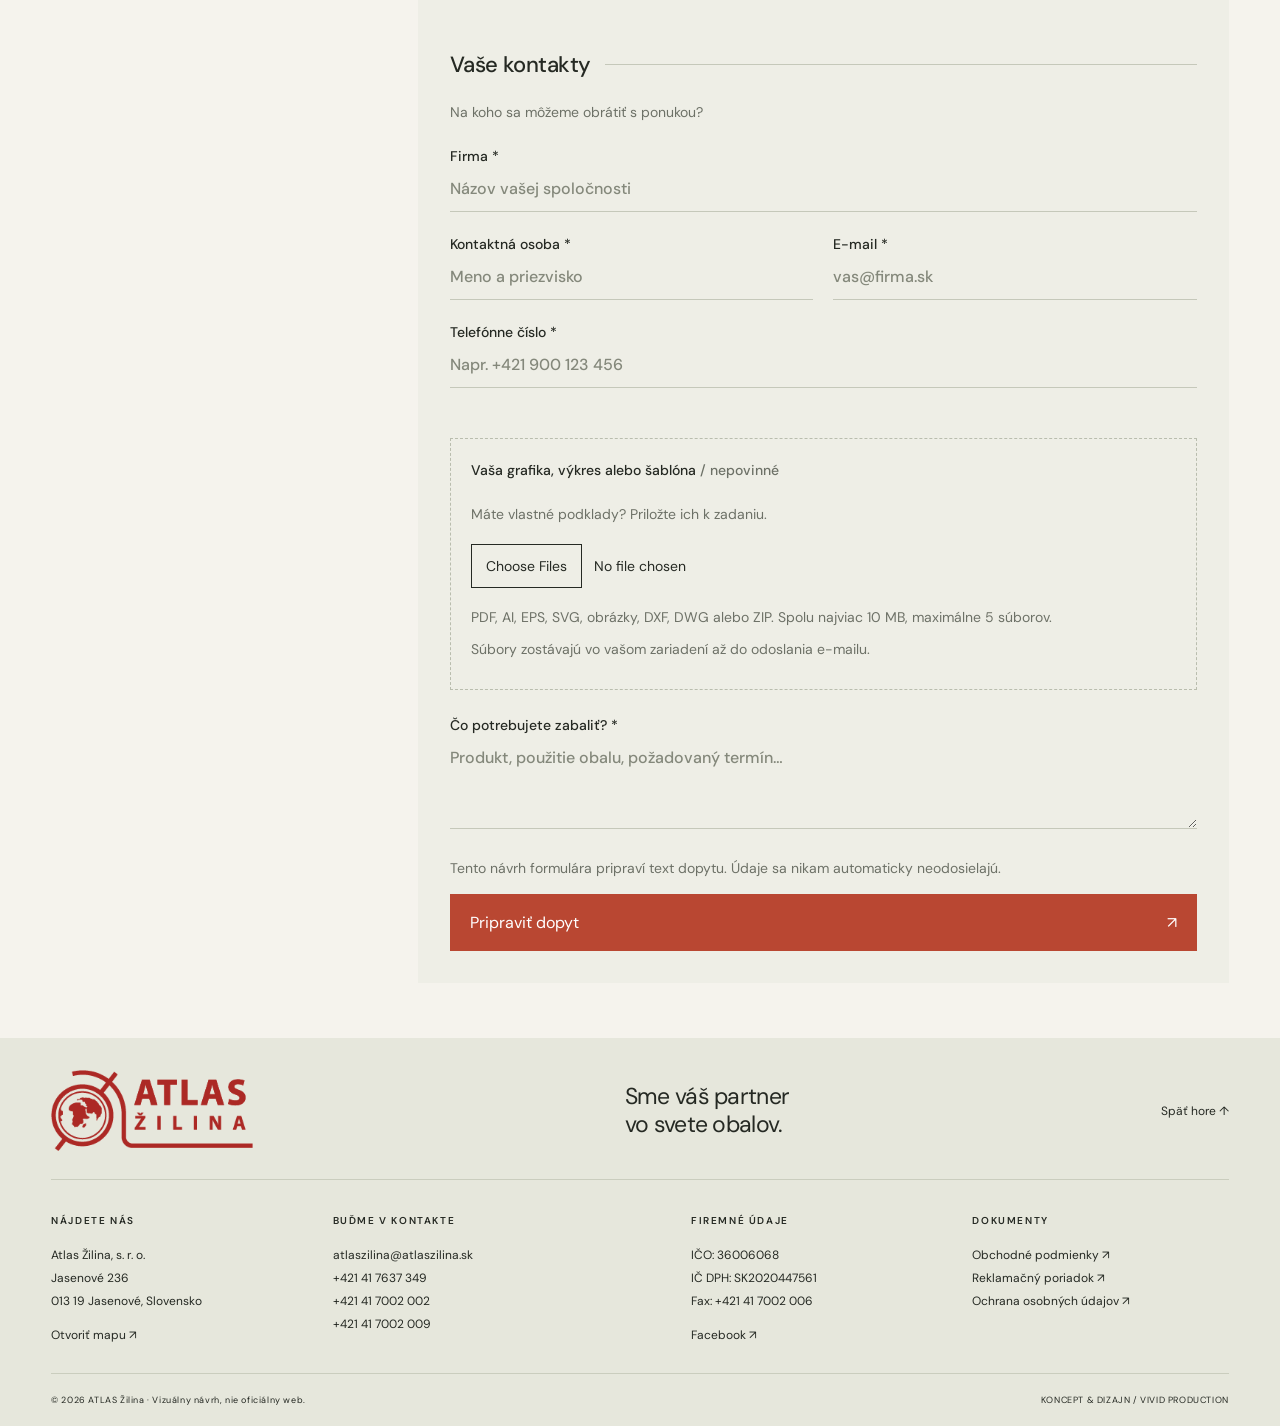
==== commit 8f545cdf: "Expand inquiry with visual FEFCO selection, exact quantity, materials and delivery destination" ====
--- a/dopyt.html
+++ b/dopyt.html
@@ -1,2 +1,47 @@
 <!doctype html>
-<html lang="sk"><head><meta charset="utf-8"><meta http-equiv="Content-Security-Policy" content="default-src 'none'; base-uri 'none'; object-src 'none'; script-src 'self'; style-src 'self'; font-src 'self'; img-src 'self' data:; connect-src 'self' blob:; form-action 'none'"><meta name="referrer" content="strict-origin-when-cross-origin"><meta name="viewport" content="width=device-width,initial-scale=1"><meta name="robots" content="noindex,nofollow"><meta name="description" content="ATLAS Žilina — návrh a výroba kartónových obalov na mieru. Vizuálny koncept od Vivid Production."><title>Dopyt na obaly — ATLAS Žilina</title><link rel="stylesheet" href="style.css"></head><body id="top"><div class="concept">VIZUÁLNY KONCEPT <span>ATLAS ŽILINA × VIVID PRODUCTION</span></div><header><a class="brand-lockup" href="index.html" aria-label="Atlas Žilina — úvod, od roku 1996"><img class="logo" src="logo.png" alt="ATLAS Žilina"><span class="brand-since">OD ROKU 1996</span></a><nav id="nav"><a href="index.html#riesenia">Obalové riešenia</a><a href="o-nas.html">O nás</a><a href="fefco.html">FEFCO katalóg</a><a href="index.html#kontakt">Kontakt</a></nav><a class="nav-cta" href="dopyt.html">Nezáväzný dopyt <span aria-hidden="true">↗</span></a><button id="menu" aria-label="Otvoriť menu" aria-expanded="false">☰</button></header><main><a class="page-back" href="index.html">← Späť na úvod</a><section class="section inquiry" id="dopyt"><div><span class="eyebrow">ATLAS / ZAČNIME SPOLUPRÁCU</span><h2>Čo dnes<br><em>zabalíme?</em></h2><p>Opíšte nám svoj produkt a predstavu o obale.<br>Pripravte si podklady na spoločný rozhovor.</p><a class="contact-phone" href="tel:+421417637349">+421 41 7637 349 ↗</a></div><form id="inquiry-form"><div class="form-top">VÁŠ OBAL SA ZAČÍNA TU <span>↗</span></div><label>Firma<input name="firma" autocomplete="organization" required placeholder="Názov vašej spoločnosti"></label><div class="form-row"><label>Kontaktná osoba<input name="meno" autocomplete="name" required placeholder="Meno a priezvisko"></label><label>E-mail<input type="email" name="email" autocomplete="email" required placeholder="vas@firma.sk"></label></div><label>Telefónne číslo *<input type="tel" name="telefon" autocomplete="tel" required placeholder="Napr. +421 900 123 456"></label><div class="form-row"><label>Predpokladané množstvo<select name="mnozstvo"><option>Ešte neviem, potrebujem poradiť</option><option>Do 1 000 kusov</option><option>1 000 – 10 000 kusov</option><option>Viac ako 10 000 kusov</option></select></label><label>Rozmery obalu (d × š × v)<input name="rozmery" placeholder="Napr. 400 × 300 × 200 mm"></label></div><div class="form-row"><label>Typ obalu<select name="typ"><option>Potrebujem poradiť s výberom</option><option>Klopová škatuľa</option><option>Výsekový obal</option><option>Vekový obal</option><option>Iný / podľa priloženej šablóny</option></select></label><label>Grafické podklady<select name="grafika"><option>Potrebujem konzultáciu návrhu</option><option>Mám hotovú grafiku</option><option>Mám šablónu alebo technický výkres</option><option>Obal bez potlače</option></select></label></div><div class="file-zone"><label for="attachments">Vaša grafika, výkres alebo šablóna <span class="optional">/ nepovinné</span></label><p>Máte vlastné podklady? Priložte ich k zadaniu.</p><input type="file" id="attachments" multiple accept=".pdf,.ai,.eps,.svg,.png,.jpg,.jpeg,.webp,.dxf,.dwg,.zip" aria-describedby="file-help file-status"><p id="file-help">PDF, AI, EPS, SVG, obrázky, DXF, DWG alebo ZIP. Spolu najviac 10 MB, maximálne 5 súborov.</p><ul id="file-list" aria-label="Vybrané prílohy"></ul><p id="file-status" aria-live="polite">Súbory zostávajú vo vašom zariadení až do odoslania e-mailu.</p></div><label>Čo potrebujete zabaliť?<textarea name="sprava" rows="3" required placeholder="Produkt, použitie obalu, požadovaný termín…"></textarea></label><p class="form-note">Tento návrh formulára pripraví text dopytu. Údaje sa nikam automaticky neodosielajú.</p><button class="submit" type="submit">Pripraviť dopyt <span>↗</span></button><div id="draft" hidden aria-live="polite"><h3>Váš dopyt je pripravený</h3><textarea id="draft-text" rows="8" readonly aria-label="Text pripraveného dopytu"></textarea><div class="draft-actions"><button type="button" id="copy">Kopírovať text</button><a id="send" href="#">Otvoriť e-mail bez príloh ↗</a><button type="button" id="download-email">Stiahnuť e-mail s prílohami (.eml) ↓</button></div><p class="form-note" id="draft-status">Súbor .eml obsahuje zadanie aj vybrané prílohy. Otvorte ho v kompatibilnej e-mailovej aplikácii a pred odoslaním skontrolujte. Pri použití odkazu „Otvoriť e-mail bez príloh“ pridajte súbory ručne.</p></div></form></section></main><footer id="kontakt"><div class="footer-top"><img src="logo.png" alt="ATLAS Žilina" class="logo"><p>Sme váš partner<br>vo svete obalov.</p><a href="#top">Späť hore ↑</a></div><div class="footer-grid"><div><span class="eyebrow">NÁJDETE NÁS</span><p>Atlas Žilina, s. r. o.<br>Jasenové 236<br>013 19 Jasenové, Slovensko</p><a href="https://www.google.com/maps/search/?api=1&query=Atlas+Zilina+Jasenove+236" target="_blank" rel="noopener">Otvoriť mapu ↗</a></div><div><span class="eyebrow">BUĎME V KONTAKTE</span><p><a href="mailto:atlaszilina@atlaszilina.sk">atlaszilina@atlaszilina.sk</a><br><a href="tel:+421417637349">+421 41 7637 349</a><br><a href="tel:+421417002002">+421 41 7002 002</a><br><a href="tel:+421417002009">+421 41 7002 009</a></p></div><div><span class="eyebrow">FIREMNÉ ÚDAJE</span><p>IČO: 36006068<br>IČ DPH: SK2020447561<br>Fax: +421 41 7002 006</p><a href="https://www.facebook.com/profile.php?id=100064442391622" target="_blank" rel="noopener">Facebook ↗</a></div><div><span class="eyebrow">DOKUMENTY</span><p><a href="https://www.atlaszilina.sk/files/VOP.pdf" target="_blank" rel="noopener">Obchodné podmienky ↗</a><br><a href="https://www.atlaszilina.sk/files/reklamacny_poriadok.pdf" target="_blank" rel="noopener">Reklamačný poriadok ↗</a><br><a href="https://www.atlaszilina.sk/files/GDPR_ATLAS.pdf" target="_blank" rel="noopener">Ochrana osobných údajov ↗</a></p></div></div><div class="footer-bottom"><span>© 2026 ATLAS Žilina · Vizuálny návrh, nie oficiálny web.</span><span>KONCEPT & DIZAJN / VIVID PRODUCTION</span></div></footer><script src="app.js"></script><script src="inquiry.js"></script></body></html>+<html lang="sk"><head><meta charset="utf-8"><meta http-equiv="Content-Security-Policy" content="default-src 'none'; base-uri 'none'; object-src 'none'; script-src 'self'; style-src 'self'; font-src 'self'; img-src 'self' data:; connect-src 'self' blob:; form-action 'none'"><meta name="referrer" content="strict-origin-when-cross-origin"><meta name="viewport" content="width=device-width,initial-scale=1"><meta name="robots" content="noindex,nofollow"><meta name="description" content="ATLAS Žilina — návrh a výroba kartónových obalov na mieru. Vizuálny koncept od Vivid Production."><title>Dopyt na obaly — ATLAS Žilina</title><link rel="stylesheet" href="style.css?v=20261115-logo"><link rel="stylesheet" href="inquiry.css?v=20261120-form"></head><body id="top" class="inquiry-body"><div class="concept">VIZUÁLNY KONCEPT <span>ATLAS ŽILINA × VIVID PRODUCTION</span></div><header><a class="brand-lockup" href="index.html" aria-label="Atlas Žilina — úvod, od roku 1996"><img class="logo" src="logo.png" alt="ATLAS Žilina"><span class="brand-since">OD ROKU 1996</span></a><nav id="nav"><a href="index.html#riesenia">Obalové riešenia</a><a href="o-nas.html">O nás</a><a href="fefco.html">FEFCO katalóg</a><a href="index.html#kontakt">Kontakt</a></nav><a class="nav-cta" href="dopyt.html">Nezáväzný dopyt <span aria-hidden="true">↗</span></a><button id="menu" aria-label="Otvoriť menu" aria-expanded="false">☰</button></header><main><a class="page-back" href="index.html">← Späť na úvod</a><section class="section inquiry" id="dopyt"><div><span class="eyebrow">ATLAS / ZAČNIME SPOLUPRÁCU</span><h1>Čo dnes<br><em>zabalíme?</em></h1><p>Tvar, materiál aj množstvo.<br>Váš obal sa začína dobrým zadaním.</p><a class="contact-phone" href="tel:+421417637349">+421 41 7637 349 ↗</a></div><form id="inquiry-form"><div class="form-top">NEZÁVÄZNÝ DOPYT</div><p class="field-intro">Vyplňte, čo už viete. S ostatným vám poradíme. Polia označené * sú povinné.</p><fieldset class="inquiry-section"><legend>Váš obal</legend>
+<p class="field-intro">Vyberte typ podľa náhľadu alebo nám ho opíšte vlastnými slovami.</p>
+<div class="type-workbench"><div class="type-fields">
+<label for="pack-type">Typ obalu<select name="typ" id="pack-type" aria-describedby="type-help">
+<option value="Potrebujem poradiť s výberom">Potrebujem poradiť s výberom</option>
+<option value="Klopové krabice">Klopové krabice</option>
+<option value="Krabice s vekom">Krabice s vekom</option>
+<option value="Skladané obaly a paletky">Skladané obaly a paletky</option>
+<option value="Zasúvacie obaly">Zasúvacie obaly</option>
+<option value="Zlepené obaly">Zlepené obaly</option>
+<option value="Prírezy">Prírezy</option>
+<option value="Vnútorné obalové prvky">Vnútorné obalové prvky</option>
+<option value="Iný typ / vlastný opis">Iný typ / vlastný opis</option>
+</select></label>
+<p id="type-help" class="field-help">Nemusíte poznať odborný názov. Pomôžeme vám s výberom.</p>
+<button class="inquiry-secondary" type="button" id="choose-fefco" aria-haspopup="dialog" aria-controls="inquiry-catalog">Vybrať podľa obrázka z FEFCO</button>
+<div class="fefco-input-row"><label for="inquiry-fefco">FEFCO kód <span class="field-optional">/ ak ho poznáte</span><input id="inquiry-fefco" name="fefco" inputmode="numeric" pattern="[0-9]{4}" maxlength="4" placeholder="Napr. 0201" aria-describedby="fefco-help"></label><button type="button" id="clear-fefco" class="inquiry-text-button" hidden>Zrušiť výber</button></div>
+<p id="fefco-help" class="field-help">Presný kód môžete vybrať v katalógu alebo napísať ručne.</p>
+</div><figure class="inquiry-preview" aria-labelledby="preview-title">
+<span class="preview-label" id="preview-label">POMÔCKA PRI VÝBERE</span>
+<img id="type-preview-image" src="inquiry-previews/0201.svg" alt="Ukážka klopovej krabice FEFCO 0201" width="480" height="280">
+<figcaption><strong id="preview-title">Takto môže vyzerať váš obal.</strong><p id="preview-note">Vyberte typ a zobrazíme príklad jeho konštrukcie. Konkrétny tvar vyberiete v katalógu.</p></figcaption>
+</figure></div>
+<label for="custom-type"><span id="custom-type-label">Vlastný opis alebo upresnenie obalu <span class="field-optional">/ nepovinné</span></span><textarea id="custom-type" name="typ_vlastny" rows="2" maxlength="2000" placeholder="Napr. škatuľa s oddeleným vekom, priehradkami alebo podľa vlastnej šablóny…"></textarea></label>
+<div class="form-row"><label>Rozmery obalu (d × š × v)<input name="rozmery" placeholder="Napr. 400 × 300 × 200 mm"></label><label>Grafické podklady<select name="grafika"><option>Potrebujem konzultáciu návrhu</option><option>Mám hotovú grafiku</option><option>Mám šablónu alebo technický výkres</option><option>Obal bez potlače</option></select></label></div>
+</fieldset>
+<fieldset class="inquiry-section"><legend>Množstvo a materiál</legend>
+<div class="form-row"><label for="quantity-mode">Množstvo<select name="mnozstvo" id="quantity-mode"><option value="Ešte neviem, potrebujem poradiť">Ešte neviem, potrebujem poradiť</option><option value="Presný počet kusov">Napísať presný počet kusov</option><option value="1 – 99 kusov">1 – 99 kusov</option><option value="100 – 999 kusov">100 – 999 kusov</option><option value="1 000 – 10 000 kusov">1 000 – 10 000 kusov</option><option value="Viac ako 10 000 kusov">Viac ako 10 000 kusov</option></select></label>
+<label for="quantity-exact">Presný počet kusov<input id="quantity-exact" name="mnozstvo_presne" type="number" min="1" step="1" inputmode="numeric" placeholder="Napr. 4 alebo 2500" aria-describedby="quantity-help"></label></div>
+<p class="field-help" id="quantity-help">Aj pár kusov? Napíšte presný počet. Možnosti výroby a cenu overíme podľa zadania.</p>
+<div class="form-row"><label for="material">Materiál<select id="material" name="material"><option>Potrebujem poradiť s výberom</option><option>2-vrstvová vlnitá lepenka</option><option>3-vrstvová vlnitá lepenka</option><option>5-vrstvová vlnitá lepenka</option><option>7-vrstvová vlnitá lepenka</option><option>Iný materiál / podľa špecifikácie</option></select></label>
+<label for="material-detail">Upresnenie materiálu <span class="field-optional">/ nepovinné</span><input id="material-detail" name="material_detail" maxlength="500" placeholder="Napr. profil BC, gramáž, farba…"></label></div>
+<a class="inquiry-inline-link" href="materialy.html" target="_blank" rel="noopener">Pozrieť typy lepenky v novej karte</a>
+</fieldset>
+<fieldset class="inquiry-section"><legend>Miesto doručenia</legend>
+<p class="field-intro">Miesto dodania potrebujeme na prípravu cenovej ponuky a dopravy.</p>
+<div class="form-row"><label>Obec / mesto *<input name="dorucenie_mesto" autocomplete="shipping address-level2" maxlength="150" required placeholder="Napr. Žilina"></label><label>PSČ *<input name="dorucenie_psc" autocomplete="shipping postal-code" maxlength="20" required placeholder="Napr. 010 01"></label></div>
+<div class="form-row"><label>Krajina *<input name="dorucenie_krajina" autocomplete="shipping country-name" maxlength="100" required value="Slovensko"></label><label>Ulica a číslo <span class="field-optional">/ ak sú známe</span><input name="dorucenie_ulica" autocomplete="shipping address-line1" maxlength="250" placeholder="Ulica a číslo / názov prevádzky"></label></div>
+</fieldset>
+<fieldset class="inquiry-section"><legend>Vaše kontakty</legend><p class="field-intro">Na koho sa môžeme obrátiť s ponukou?</p><label>Firma *<input name="firma" autocomplete="organization" required placeholder="Názov vašej spoločnosti"></label><div class="form-row"><label>Kontaktná osoba *<input name="meno" autocomplete="name" required placeholder="Meno a priezvisko"></label><label>E-mail *<input type="email" name="email" autocomplete="email" required placeholder="vas@firma.sk"></label></div><label>Telefónne číslo *<input type="tel" name="telefon" autocomplete="tel" required placeholder="Napr. +421 900 123 456"></label>
+</fieldset><div class="file-zone"><label for="attachments">Vaša grafika, výkres alebo šablóna <span class="optional">/ nepovinné</span></label><p>Máte vlastné podklady? Priložte ich k zadaniu.</p><input type="file" id="attachments" multiple accept=".pdf,.ai,.eps,.svg,.png,.jpg,.jpeg,.webp,.dxf,.dwg,.zip" aria-describedby="file-help file-status"><p id="file-help">PDF, AI, EPS, SVG, obrázky, DXF, DWG alebo ZIP. Spolu najviac 10 MB, maximálne 5 súborov.</p><ul id="file-list" aria-label="Vybrané prílohy"></ul><p id="file-status" aria-live="polite">Súbory zostávajú vo vašom zariadení až do odoslania e-mailu.</p></div><label>Čo potrebujete zabaliť? *<textarea name="sprava" rows="3" required placeholder="Produkt, použitie obalu, požadovaný termín…"></textarea></label><p class="form-note">Tento návrh formulára pripraví text dopytu. Údaje sa nikam automaticky neodosielajú.</p><button class="submit" type="submit">Pripraviť dopyt <span>↗</span></button><div id="draft" hidden aria-live="polite"><h3>Váš dopyt je pripravený</h3><textarea id="draft-text" rows="8" readonly aria-label="Text pripraveného dopytu"></textarea><div class="draft-actions"><button type="button" id="copy">Kopírovať text</button><a id="send" href="#">Otvoriť e-mail bez príloh ↗</a><button type="button" id="download-email">Stiahnuť e-mail s prílohami (.eml) ↓</button></div><p class="form-note" id="draft-status">Súbor .eml obsahuje zadanie aj vybrané prílohy. Otvorte ho v kompatibilnej e-mailovej aplikácii a pred odoslaním skontrolujte. Pri použití odkazu „Otvoriť e-mail bez príloh“ pridajte súbory ručne.</p></div></form></section></main><footer id="kontakt"><div class="footer-top"><img src="logo.png" alt="ATLAS Žilina" class="logo"><p>Sme váš partner<br>vo svete obalov.</p><a href="#top">Späť hore ↑</a></div><div class="footer-grid"><div><span class="eyebrow">NÁJDETE NÁS</span><p>Atlas Žilina, s. r. o.<br>Jasenové 236<br>013 19 Jasenové, Slovensko</p><a href="https://www.google.com/maps/search/?api=1&query=Atlas+Zilina+Jasenove+236" target="_blank" rel="noopener">Otvoriť mapu ↗</a></div><div><span class="eyebrow">BUĎME V KONTAKTE</span><p><a href="mailto:atlaszilina@atlaszilina.sk">atlaszilina@atlaszilina.sk</a><br><a href="tel:+421417637349">+421 41 7637 349</a><br><a href="tel:+421417002002">+421 41 7002 002</a><br><a href="tel:+421417002009">+421 41 7002 009</a></p></div><div><span class="eyebrow">FIREMNÉ ÚDAJE</span><p>IČO: 36006068<br>IČ DPH: SK2020447561<br>Fax: +421 41 7002 006</p><a href="https://www.facebook.com/profile.php?id=100064442391622" target="_blank" rel="noopener">Facebook ↗</a></div><div><span class="eyebrow">DOKUMENTY</span><p><a href="https://www.atlaszilina.sk/files/VOP.pdf" target="_blank" rel="noopener">Obchodné podmienky ↗</a><br><a href="https://www.atlaszilina.sk/files/reklamacny_poriadok.pdf" target="_blank" rel="noopener">Reklamačný poriadok ↗</a><br><a href="https://www.atlaszilina.sk/files/GDPR_ATLAS.pdf" target="_blank" rel="noopener">Ochrana osobných údajov ↗</a></p></div></div><div class="footer-bottom"><span>© 2026 ATLAS Žilina · Vizuálny návrh, nie oficiálny web.</span><span>KONCEPT & DIZAJN / VIVID PRODUCTION</span></div></footer><dialog id="inquiry-catalog" class="inquiry-catalog" aria-labelledby="inquiry-catalog-title">
+<div class="picker-heading"><div><span class="eyebrow">FEFCO KATALÓG</span><h2 id="inquiry-catalog-title">Vyberte tvar obalu.</h2><p>Vybraná konštrukcia sa doplní do dopytu. Vaše údaje zostanú vyplnené.</p></div><button type="button" id="close-inquiry-catalog" class="picker-close" aria-label="Zavrieť výber obalu">×</button></div>
+<div class="picker-controls"><label for="picker-category">Typ obalu<select id="picker-category"><option value="all">Všetky typy obalov</option><option value="01">Prírezy</option><option value="02">Klopové krabice</option><option value="03">Krabice s vekom</option><option value="04">Skladané obaly a paletky</option><option value="05">Zasúvacie obaly</option><option value="07">Zlepené obaly</option><option value="09">Vnútorné obalové prvky</option></select></label><label for="picker-search">Hľadať podľa kódu<input id="picker-search" type="search" placeholder="Napr. 0201" autocomplete="off"></label></div>
+<p id="picker-status" role="status">Načítavam konštrukcie…</p><div id="picker-products" class="picker-products"></div>
+<p class="picker-fallback">Neviete si vybrať? Zavrite katalóg a opíšte požadovaný obal vlastnými slovami. <a href="fefco.html" target="_blank" rel="noopener">Otvoriť celý katalóg v novej karte</a></p>
+</dialog><script src="app.js"></script><script src="inquiry.js?v=20261120-form"></script><script src="inquiry-types.js?v=20261120-form"></script></body></html>
--- a/inquiry.css
+++ b/inquiry.css
@@ -0,0 +1,58 @@
+/* Inquiry-specific layout; shared pages keep their established design. */
+.inquiry-body .inquiry{grid-template-columns:minmax(210px,.55fr) minmax(0,1.45fr);gap:5%;align-items:start;max-width:1500px;margin:auto}
+.inquiry-body .inquiry>div:first-child{position:sticky;top:130px}
+.inquiry-body h1{font-weight:400;font-size:clamp(42px,4.3vw,65px);line-height:1.06;letter-spacing:-.05em;margin:30px 0 24px}
+.inquiry-body h1 em{font-style:normal;color:var(--red)}
+.inquiry-body .inquiry>div>p{font-size:16px;line-height:1.65}
+.inquiry-body #inquiry-form{min-width:0;padding:32px;background:#eeeee6}
+.inquiry-body label{display:block;font-size:14px;font-weight:500;letter-spacing:0;text-transform:none;line-height:1.5;margin-bottom:22px}
+.inquiry-body input,.inquiry-body select,.inquiry-body textarea{font-size:16px;line-height:1.5;padding:10px 0;color:var(--ink)}
+.inquiry-body select{appearance:none;padding-right:25px;background-image:url("data:image/svg+xml,%3Csvg xmlns='http://www.w3.org/2000/svg' width='12' height='8' viewBox='0 0 12 8'%3E%3Cpath d='m1 1 5 5 5-5' fill='none' stroke='%23252923' stroke-width='1.5'/%3E%3C/svg%3E");background-repeat:no-repeat;background-position:right 5px center}
+.inquiry-body .form-top{font-size:14px;letter-spacing:.12em;padding-bottom:18px;margin-bottom:18px}
+.inquiry-body .field-intro{font-size:14px;line-height:1.65;color:var(--muted);margin:0 0 22px}
+.inquiry-body .field-help{font-size:14px;line-height:1.55;color:var(--muted);margin:-10px 0 20px}
+.inquiry-body .field-optional{font-weight:400;color:var(--muted)}
+.inquiry-section{min-width:0;border:0;border-top:1px solid #c5c8ba;margin:28px 0 0;padding:22px 0 0}
+.inquiry-section legend{font-size:22px;letter-spacing:-.025em;padding:0 14px 0 0;font-weight:500}
+.type-workbench{display:grid;grid-template-columns:minmax(0,1fr) minmax(0,1fr);gap:24px;align-items:start}
+.type-fields{min-width:0}
+.inquiry-preview{min-width:0;margin:0 0 24px;background:#fafaf6;border:1px solid var(--line);padding:16px}
+.preview-label{font-size:12px;letter-spacing:.08em;color:var(--muted);display:block;line-height:1.5}
+.inquiry-preview img{display:block;object-fit:contain;background:white;width:100%;height:180px;margin:12px 0}
+.inquiry-preview img[hidden]{display:none}
+.inquiry-preview strong{font-size:18px;font-weight:500;letter-spacing:-.02em}
+.inquiry-preview p{font-size:14px;line-height:1.6;color:var(--muted);margin:8px 0 0}
+.inquiry-secondary{background:var(--ink);color:white;border:1px solid var(--ink);padding:12px 14px;line-height:1.5;font-size:14px;width:100%;margin-bottom:22px;text-align:left}
+.inquiry-secondary:hover{background:var(--red);border-color:var(--red)}
+.fefco-input-row{display:flex;gap:8px;align-items:center}
+.fefco-input-row label{flex:1;min-width:0}
+.inquiry-text-button{font-size:14px;border:0;background:transparent;color:var(--red);text-decoration:underline;padding:12px 0}
+.inquiry-inline-link{font-size:14px;text-decoration:underline;text-underline-offset:4px;display:inline-block;margin:-2px 0 16px}
+.inquiry-body .file-zone{margin-top:28px;padding:20px}
+.inquiry-body .file-zone label,.inquiry-body .file-zone input,.inquiry-body .file-zone>p,.inquiry-body .form-note,.inquiry-body #file-list{font-size:14px;line-height:1.6}
+.inquiry-body .optional{font-size:14px}
+.inquiry-body .submit{font-size:16px;min-height:52px}
+.inquiry-body #draft{scroll-margin-top:130px}
+.inquiry-body #draft h3{font-size:22px}
+.inquiry-body #draft-text{font-size:15px;min-height:260px}
+.inquiry-body .draft-actions{font-size:14px;gap:12px;flex-wrap:wrap}
+.inquiry-catalog{width:min(1100px,94vw);max-width:none;max-height:90dvh;padding:28px;border:1px solid var(--line);background:var(--paper);color:var(--ink);overscroll-behavior:contain}
+.inquiry-catalog::backdrop{background:rgb(28 34 27 / 65%)}
+.picker-heading{display:flex;align-items:flex-start;justify-content:space-between;gap:20px;margin-bottom:20px}
+.picker-heading h2{font-weight:400;font-size:clamp(26px,3.5vw,42px);letter-spacing:-.04em;line-height:1.1;margin:12px 0}
+.picker-heading p,.picker-fallback{font-size:14px;line-height:1.6;color:var(--muted);margin:0}
+.picker-close{flex-shrink:0;width:44px;height:44px;font-size:28px;line-height:1;background:transparent;border:1px solid var(--line);color:var(--ink)}
+.picker-controls{display:grid;grid-template-columns:1fr 1fr;gap:24px;padding-top:20px;border-top:1px solid var(--line)}
+.inquiry-catalog #picker-status{font-size:14px;color:var(--muted);margin:0 0 20px}
+.picker-products{display:grid;grid-template-columns:repeat(3,minmax(0,1fr));gap:14px}
+.picker-product{display:flex;flex-direction:column;align-items:stretch;text-align:left;background:#fff;border:1px solid var(--line);padding:14px;color:var(--ink);min-width:0}
+.picker-product:hover,.picker-product[aria-pressed=true]{border-color:var(--red);box-shadow:inset 0 0 0 1px var(--red)}
+.picker-product img{width:100%;height:150px;object-fit:contain;background:#fff;margin-bottom:16px}
+.picker-product strong{font-size:20px;font-weight:500}
+.picker-product span{font-size:14px;color:var(--muted);line-height:1.5;margin:5px 0}
+.picker-product .picker-select{margin:14px 0 0;padding-top:12px;border-top:1px solid var(--line);color:var(--red)}
+.picker-fallback{margin-top:24px;padding-top:20px;border-top:1px solid var(--line)}
+.picker-fallback a{text-decoration:underline;text-underline-offset:3px}
+@media(max-width:1050px){.inquiry-body .inquiry{grid-template-columns:1fr;gap:28px}.inquiry-body .inquiry>div:first-child{position:static}.inquiry-body h1{margin-top:20px;font-size:48px}.inquiry-body .inquiry>div>p{max-width:500px}.inquiry-body .contact-phone{font-size:16px}.inquiry-body #inquiry-form{max-width:900px;width:100%}}
+@media(max-width:620px){.inquiry-body #inquiry-form{padding:24px 18px}.inquiry-body h1{font-size:42px}.type-workbench{grid-template-columns:1fr;gap:0}.inquiry-preview{padding:14px}.inquiry-preview img{width:100%;height:180px;margin:12px 0}.inquiry-preview strong{font-size:17px}.inquiry-preview p{font-size:14px}.inquiry-body .form-row{gap:0}.inquiry-section legend{font-size:21px}.inquiry-catalog{padding:20px 16px;width:96vw;max-height:94dvh}.picker-controls{grid-template-columns:1fr;gap:0}.picker-products{grid-template-columns:repeat(2,minmax(0,1fr));gap:10px}.picker-product{padding:10px}.picker-product img{height:115px}.picker-product strong{font-size:17px}.picker-heading{gap:12px}.picker-close{width:40px;height:40px}.inquiry-body .file-zone{padding:14px}.fefco-input-row{gap:14px}.inquiry-text-button{max-width:80px;text-align:left}.inquiry-body .file-zone input{font-size:14px}}
+@media(prefers-reduced-motion:reduce){.inquiry-body{scroll-behavior:auto}}
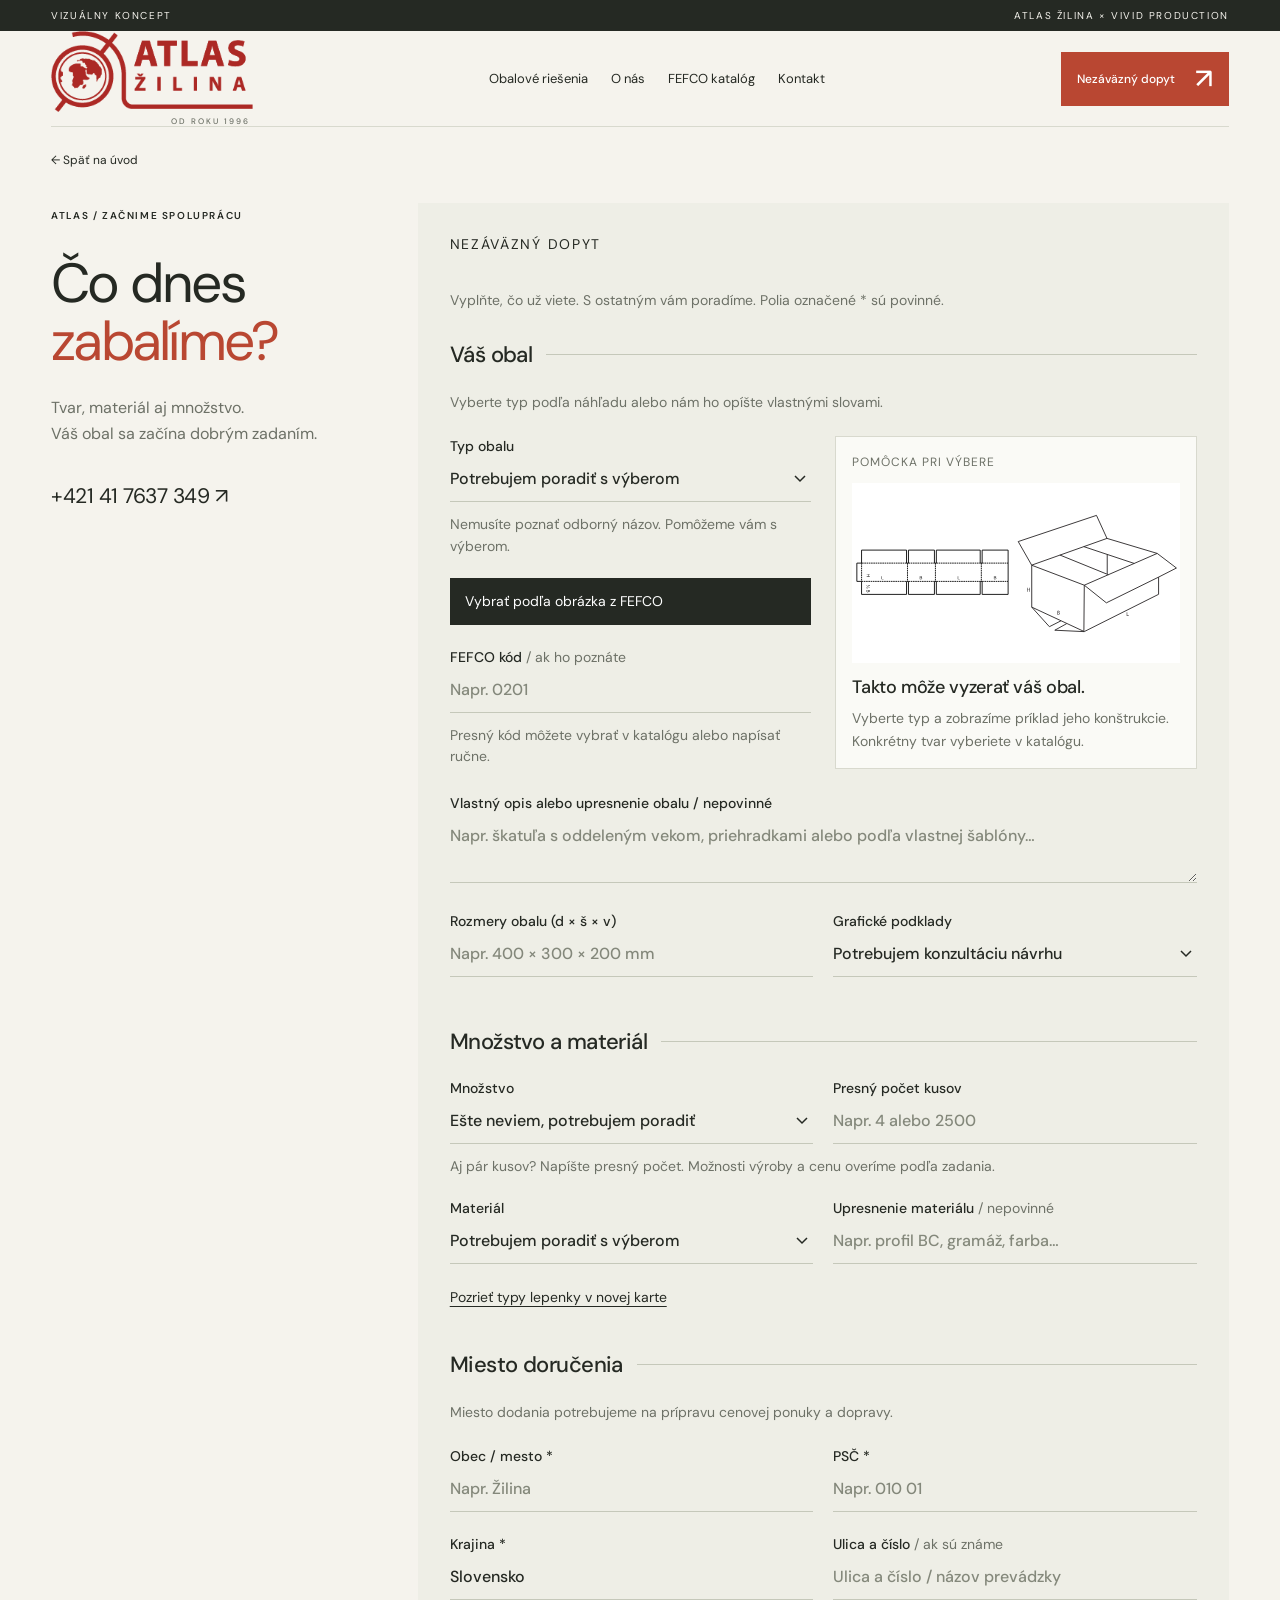
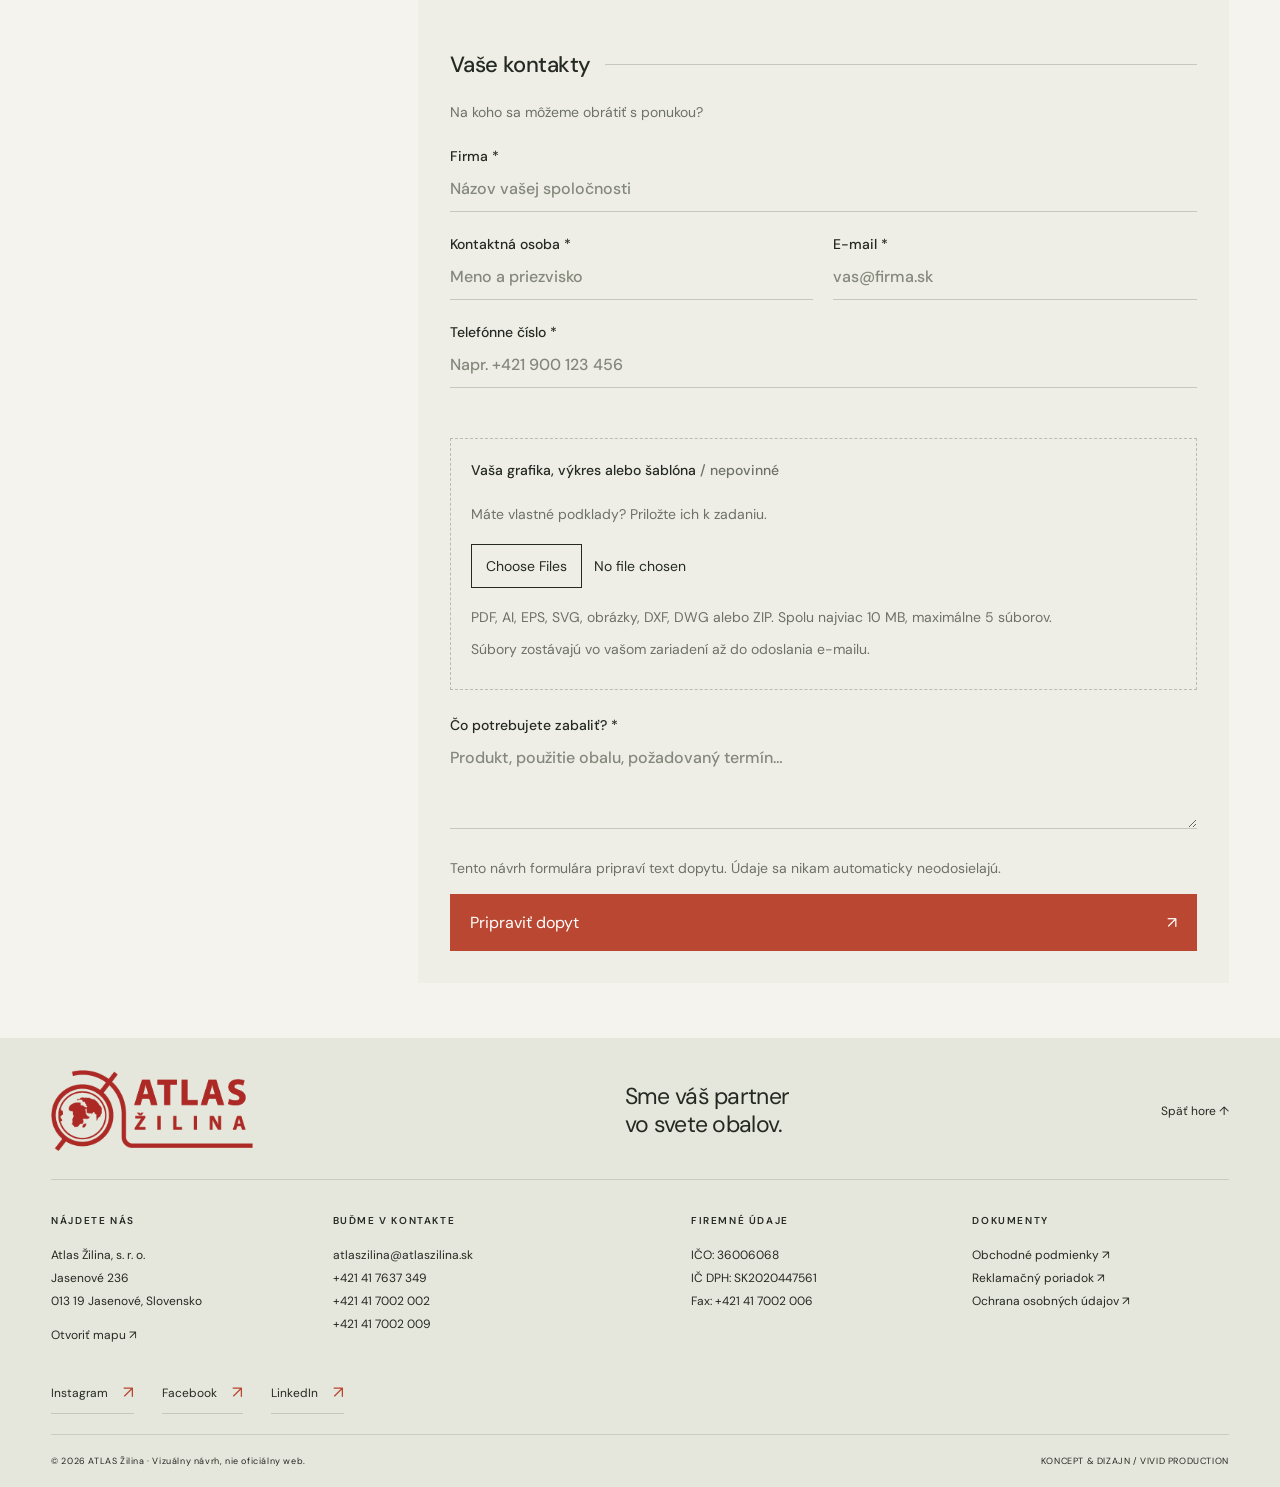
==== commit a178a673: "Add Instagram Facebook and LinkedIn links to every page footer" ====
--- a/dopyt.html
+++ b/dopyt.html
@@ -1,5 +1,5 @@
 <!doctype html>
-<html lang="sk"><head><meta charset="utf-8"><meta http-equiv="Content-Security-Policy" content="default-src 'none'; base-uri 'none'; object-src 'none'; script-src 'self'; style-src 'self'; font-src 'self'; img-src 'self' data:; connect-src 'self' blob:; form-action 'none'"><meta name="referrer" content="strict-origin-when-cross-origin"><meta name="viewport" content="width=device-width,initial-scale=1"><meta name="robots" content="noindex,nofollow"><meta name="description" content="ATLAS Žilina — návrh a výroba kartónových obalov na mieru. Vizuálny koncept od Vivid Production."><title>Dopyt na obaly — ATLAS Žilina</title><link rel="stylesheet" href="style.css?v=20261115-logo"><link rel="stylesheet" href="inquiry.css?v=20261120-form"></head><body id="top" class="inquiry-body"><div class="concept">VIZUÁLNY KONCEPT <span>ATLAS ŽILINA × VIVID PRODUCTION</span></div><header><a class="brand-lockup" href="index.html" aria-label="Atlas Žilina — úvod, od roku 1996"><img class="logo" src="logo.png" alt="ATLAS Žilina"><span class="brand-since">OD ROKU 1996</span></a><nav id="nav"><a href="index.html#riesenia">Obalové riešenia</a><a href="o-nas.html">O nás</a><a href="fefco.html">FEFCO katalóg</a><a href="index.html#kontakt">Kontakt</a></nav><a class="nav-cta" href="dopyt.html">Nezáväzný dopyt <span aria-hidden="true">↗</span></a><button id="menu" aria-label="Otvoriť menu" aria-expanded="false">☰</button></header><main><a class="page-back" href="index.html">← Späť na úvod</a><section class="section inquiry" id="dopyt"><div><span class="eyebrow">ATLAS / ZAČNIME SPOLUPRÁCU</span><h1>Čo dnes<br><em>zabalíme?</em></h1><p>Tvar, materiál aj množstvo.<br>Váš obal sa začína dobrým zadaním.</p><a class="contact-phone" href="tel:+421417637349">+421 41 7637 349 ↗</a></div><form id="inquiry-form"><div class="form-top">NEZÁVÄZNÝ DOPYT</div><p class="field-intro">Vyplňte, čo už viete. S ostatným vám poradíme. Polia označené * sú povinné.</p><fieldset class="inquiry-section"><legend>Váš obal</legend>
+<html lang="sk"><head><meta charset="utf-8"><meta http-equiv="Content-Security-Policy" content="default-src 'none'; base-uri 'none'; object-src 'none'; script-src 'self'; style-src 'self'; font-src 'self'; img-src 'self' data:; connect-src 'self' blob:; form-action 'none'"><meta name="referrer" content="strict-origin-when-cross-origin"><meta name="viewport" content="width=device-width,initial-scale=1"><meta name="robots" content="noindex,nofollow"><meta name="description" content="ATLAS Žilina — návrh a výroba kartónových obalov na mieru. Vizuálny koncept od Vivid Production."><title>Dopyt na obaly — ATLAS Žilina</title><link rel="stylesheet" href="style.css?v=20261125-socials"><link rel="stylesheet" href="inquiry.css?v=20261120-form"></head><body id="top" class="inquiry-body"><div class="concept">VIZUÁLNY KONCEPT <span>ATLAS ŽILINA × VIVID PRODUCTION</span></div><header><a class="brand-lockup" href="index.html" aria-label="Atlas Žilina — úvod, od roku 1996"><img class="logo" src="logo.png" alt="ATLAS Žilina"><span class="brand-since">OD ROKU 1996</span></a><nav id="nav"><a href="index.html#riesenia">Obalové riešenia</a><a href="o-nas.html">O nás</a><a href="fefco.html">FEFCO katalóg</a><a href="index.html#kontakt">Kontakt</a></nav><a class="nav-cta" href="dopyt.html">Nezáväzný dopyt <span aria-hidden="true">↗</span></a><button id="menu" aria-label="Otvoriť menu" aria-expanded="false">☰</button></header><main><a class="page-back" href="index.html">← Späť na úvod</a><section class="section inquiry" id="dopyt"><div><span class="eyebrow">ATLAS / ZAČNIME SPOLUPRÁCU</span><h1>Čo dnes<br><em>zabalíme?</em></h1><p>Tvar, materiál aj množstvo.<br>Váš obal sa začína dobrým zadaním.</p><a class="contact-phone" href="tel:+421417637349">+421 41 7637 349 ↗</a></div><form id="inquiry-form"><div class="form-top">NEZÁVÄZNÝ DOPYT</div><p class="field-intro">Vyplňte, čo už viete. S ostatným vám poradíme. Polia označené * sú povinné.</p><fieldset class="inquiry-section"><legend>Váš obal</legend>
 <p class="field-intro">Vyberte typ podľa náhľadu alebo nám ho opíšte vlastnými slovami.</p>
 <div class="type-workbench"><div class="type-fields">
 <label for="pack-type">Typ obalu<select name="typ" id="pack-type" aria-describedby="type-help">
@@ -39,7 +39,7 @@
 <div class="form-row"><label>Krajina *<input name="dorucenie_krajina" autocomplete="shipping country-name" maxlength="100" required value="Slovensko"></label><label>Ulica a číslo <span class="field-optional">/ ak sú známe</span><input name="dorucenie_ulica" autocomplete="shipping address-line1" maxlength="250" placeholder="Ulica a číslo / názov prevádzky"></label></div>
 </fieldset>
 <fieldset class="inquiry-section"><legend>Vaše kontakty</legend><p class="field-intro">Na koho sa môžeme obrátiť s ponukou?</p><label>Firma *<input name="firma" autocomplete="organization" required placeholder="Názov vašej spoločnosti"></label><div class="form-row"><label>Kontaktná osoba *<input name="meno" autocomplete="name" required placeholder="Meno a priezvisko"></label><label>E-mail *<input type="email" name="email" autocomplete="email" required placeholder="vas@firma.sk"></label></div><label>Telefónne číslo *<input type="tel" name="telefon" autocomplete="tel" required placeholder="Napr. +421 900 123 456"></label>
-</fieldset><div class="file-zone"><label for="attachments">Vaša grafika, výkres alebo šablóna <span class="optional">/ nepovinné</span></label><p>Máte vlastné podklady? Priložte ich k zadaniu.</p><input type="file" id="attachments" multiple accept=".pdf,.ai,.eps,.svg,.png,.jpg,.jpeg,.webp,.dxf,.dwg,.zip" aria-describedby="file-help file-status"><p id="file-help">PDF, AI, EPS, SVG, obrázky, DXF, DWG alebo ZIP. Spolu najviac 10 MB, maximálne 5 súborov.</p><ul id="file-list" aria-label="Vybrané prílohy"></ul><p id="file-status" aria-live="polite">Súbory zostávajú vo vašom zariadení až do odoslania e-mailu.</p></div><label>Čo potrebujete zabaliť? *<textarea name="sprava" rows="3" required placeholder="Produkt, použitie obalu, požadovaný termín…"></textarea></label><p class="form-note">Tento návrh formulára pripraví text dopytu. Údaje sa nikam automaticky neodosielajú.</p><button class="submit" type="submit">Pripraviť dopyt <span>↗</span></button><div id="draft" hidden aria-live="polite"><h3>Váš dopyt je pripravený</h3><textarea id="draft-text" rows="8" readonly aria-label="Text pripraveného dopytu"></textarea><div class="draft-actions"><button type="button" id="copy">Kopírovať text</button><a id="send" href="#">Otvoriť e-mail bez príloh ↗</a><button type="button" id="download-email">Stiahnuť e-mail s prílohami (.eml) ↓</button></div><p class="form-note" id="draft-status">Súbor .eml obsahuje zadanie aj vybrané prílohy. Otvorte ho v kompatibilnej e-mailovej aplikácii a pred odoslaním skontrolujte. Pri použití odkazu „Otvoriť e-mail bez príloh“ pridajte súbory ručne.</p></div></form></section></main><footer id="kontakt"><div class="footer-top"><img src="logo.png" alt="ATLAS Žilina" class="logo"><p>Sme váš partner<br>vo svete obalov.</p><a href="#top">Späť hore ↑</a></div><div class="footer-grid"><div><span class="eyebrow">NÁJDETE NÁS</span><p>Atlas Žilina, s. r. o.<br>Jasenové 236<br>013 19 Jasenové, Slovensko</p><a href="https://www.google.com/maps/search/?api=1&query=Atlas+Zilina+Jasenove+236" target="_blank" rel="noopener">Otvoriť mapu ↗</a></div><div><span class="eyebrow">BUĎME V KONTAKTE</span><p><a href="mailto:atlaszilina@atlaszilina.sk">atlaszilina@atlaszilina.sk</a><br><a href="tel:+421417637349">+421 41 7637 349</a><br><a href="tel:+421417002002">+421 41 7002 002</a><br><a href="tel:+421417002009">+421 41 7002 009</a></p></div><div><span class="eyebrow">FIREMNÉ ÚDAJE</span><p>IČO: 36006068<br>IČ DPH: SK2020447561<br>Fax: +421 41 7002 006</p><a href="https://www.facebook.com/profile.php?id=100064442391622" target="_blank" rel="noopener">Facebook ↗</a></div><div><span class="eyebrow">DOKUMENTY</span><p><a href="https://www.atlaszilina.sk/files/VOP.pdf" target="_blank" rel="noopener">Obchodné podmienky ↗</a><br><a href="https://www.atlaszilina.sk/files/reklamacny_poriadok.pdf" target="_blank" rel="noopener">Reklamačný poriadok ↗</a><br><a href="https://www.atlaszilina.sk/files/GDPR_ATLAS.pdf" target="_blank" rel="noopener">Ochrana osobných údajov ↗</a></p></div></div><div class="footer-bottom"><span>© 2026 ATLAS Žilina · Vizuálny návrh, nie oficiálny web.</span><span>KONCEPT & DIZAJN / VIVID PRODUCTION</span></div></footer><dialog id="inquiry-catalog" class="inquiry-catalog" aria-labelledby="inquiry-catalog-title">
+</fieldset><div class="file-zone"><label for="attachments">Vaša grafika, výkres alebo šablóna <span class="optional">/ nepovinné</span></label><p>Máte vlastné podklady? Priložte ich k zadaniu.</p><input type="file" id="attachments" multiple accept=".pdf,.ai,.eps,.svg,.png,.jpg,.jpeg,.webp,.dxf,.dwg,.zip" aria-describedby="file-help file-status"><p id="file-help">PDF, AI, EPS, SVG, obrázky, DXF, DWG alebo ZIP. Spolu najviac 10 MB, maximálne 5 súborov.</p><ul id="file-list" aria-label="Vybrané prílohy"></ul><p id="file-status" aria-live="polite">Súbory zostávajú vo vašom zariadení až do odoslania e-mailu.</p></div><label>Čo potrebujete zabaliť? *<textarea name="sprava" rows="3" required placeholder="Produkt, použitie obalu, požadovaný termín…"></textarea></label><p class="form-note">Tento návrh formulára pripraví text dopytu. Údaje sa nikam automaticky neodosielajú.</p><button class="submit" type="submit">Pripraviť dopyt <span>↗</span></button><div id="draft" hidden aria-live="polite"><h3>Váš dopyt je pripravený</h3><textarea id="draft-text" rows="8" readonly aria-label="Text pripraveného dopytu"></textarea><div class="draft-actions"><button type="button" id="copy">Kopírovať text</button><a id="send" href="#">Otvoriť e-mail bez príloh ↗</a><button type="button" id="download-email">Stiahnuť e-mail s prílohami (.eml) ↓</button></div><p class="form-note" id="draft-status">Súbor .eml obsahuje zadanie aj vybrané prílohy. Otvorte ho v kompatibilnej e-mailovej aplikácii a pred odoslaním skontrolujte. Pri použití odkazu „Otvoriť e-mail bez príloh“ pridajte súbory ručne.</p></div></form></section></main><footer id="kontakt"><div class="footer-top"><img src="logo.png" alt="ATLAS Žilina" class="logo"><p>Sme váš partner<br>vo svete obalov.</p><a href="#top">Späť hore ↑</a></div><div class="footer-grid"><div><span class="eyebrow">NÁJDETE NÁS</span><p>Atlas Žilina, s. r. o.<br>Jasenové 236<br>013 19 Jasenové, Slovensko</p><a href="https://www.google.com/maps/search/?api=1&query=Atlas+Zilina+Jasenove+236" target="_blank" rel="noopener">Otvoriť mapu ↗</a></div><div><span class="eyebrow">BUĎME V KONTAKTE</span><p><a href="mailto:atlaszilina@atlaszilina.sk">atlaszilina@atlaszilina.sk</a><br><a href="tel:+421417637349">+421 41 7637 349</a><br><a href="tel:+421417002002">+421 41 7002 002</a><br><a href="tel:+421417002009">+421 41 7002 009</a></p></div><div><span class="eyebrow">FIREMNÉ ÚDAJE</span><p>IČO: 36006068<br>IČ DPH: SK2020447561<br>Fax: +421 41 7002 006</p></div><div><span class="eyebrow">DOKUMENTY</span><p><a href="https://www.atlaszilina.sk/files/VOP.pdf" target="_blank" rel="noopener">Obchodné podmienky ↗</a><br><a href="https://www.atlaszilina.sk/files/reklamacny_poriadok.pdf" target="_blank" rel="noopener">Reklamačný poriadok ↗</a><br><a href="https://www.atlaszilina.sk/files/GDPR_ATLAS.pdf" target="_blank" rel="noopener">Ochrana osobných údajov ↗</a></p></div></div><nav class="footer-socials" aria-label="Sociálne siete ATLAS Žilina"><a href="https://www.instagram.com/atlaszilina.sk/" target="_blank" rel="noopener noreferrer" aria-label="Instagram ATLAS Žilina — otvorí sa v novej karte">Instagram<span aria-hidden="true">↗</span></a><a href="https://www.facebook.com/profile.php?id=100064442391622" target="_blank" rel="noopener noreferrer" aria-label="Facebook ATLAS Žilina — otvorí sa v novej karte">Facebook<span aria-hidden="true">↗</span></a><a href="https://www.linkedin.com/company/atlaszilina/" target="_blank" rel="noopener noreferrer" aria-label="LinkedIn ATLAS Žilina — otvorí sa v novej karte">LinkedIn<span aria-hidden="true">↗</span></a></nav><div class="footer-bottom"><span>© 2026 ATLAS Žilina · Vizuálny návrh, nie oficiálny web.</span><span>KONCEPT & DIZAJN / VIVID PRODUCTION</span></div></footer><dialog id="inquiry-catalog" class="inquiry-catalog" aria-labelledby="inquiry-catalog-title">
 <div class="picker-heading"><div><span class="eyebrow">FEFCO KATALÓG</span><h2 id="inquiry-catalog-title">Vyberte tvar obalu.</h2><p>Vybraná konštrukcia sa doplní do dopytu. Vaše údaje zostanú vyplnené.</p></div><button type="button" id="close-inquiry-catalog" class="picker-close" aria-label="Zavrieť výber obalu">×</button></div>
 <div class="picker-controls"><label for="picker-category">Typ obalu<select id="picker-category"><option value="all">Všetky typy obalov</option><option value="01">Prírezy</option><option value="02">Klopové krabice</option><option value="03">Krabice s vekom</option><option value="04">Skladané obaly a paletky</option><option value="05">Zasúvacie obaly</option><option value="07">Zlepené obaly</option><option value="09">Vnútorné obalové prvky</option></select></label><label for="picker-search">Hľadať podľa kódu<input id="picker-search" type="search" placeholder="Napr. 0201" autocomplete="off"></label></div>
 <p id="picker-status" role="status">Načítavam konštrukcie…</p><div id="picker-products" class="picker-products"></div>
--- a/style.css
+++ b/style.css
@@ -30,3 +30,40 @@
 
 /* Heritage signature beneath the original logo. */
 .brand-lockup{display:flex;flex-direction:column;align-items:flex-end;gap:5px;flex-shrink:0;padding:8px 0}.brand-lockup .logo{display:block}.brand-since{display:block;font-size:8px;font-weight:500;letter-spacing:2px;line-height:1.2;color:var(--muted);padding-right:3px}.about-intro{padding-right:4%}.company-since{display:none}@media(max-width:620px){.brand-lockup{gap:4px;padding:5px 0}.brand-since{font-size:7px;letter-spacing:1.3px;padding-right:2px}}
+
+/* Original team portraits, November 2026. */
+.team-portraits{padding-top:64px;padding-bottom:65px}
+.team-portraits .intro{margin-bottom:34px;gap:9%}
+.team-portraits .team-grid{gap:34px 26px;align-items:start}
+.team-portraits .person{min-width:0}
+.portrait-frame{position:relative;aspect-ratio:4/5;overflow:hidden;background:#dfe2df}
+.portrait-frame img{display:block;width:100%;height:100%;object-fit:cover;transition:transform .6s ease}
+.portrait-frame:hover img{transform:scale(1.025)}
+.portrait-number{position:absolute;top:15px;left:16px;font-size:10px;letter-spacing:1.4px;color:#414b49}
+.team-portraits .person-title{margin:17px 0 7px;align-items:flex-start}
+.team-portraits .person-title h3{font-size:clamp(18px,1.7vw,25px);line-height:1.2;letter-spacing:-.65px}
+.person-contact-arrow{display:grid;place-items:center;width:29px;height:29px;border:1px solid var(--line);flex-shrink:0;font-size:19px}
+.person-contact-arrow:hover{background:var(--ink);color:var(--paper)}
+.team-portraits .person-role{font-size:11px;line-height:1.5;min-height:0;margin-bottom:10px}
+.team-portraits .person>a{font-size:12px;line-height:1.8}
+.portrait-team-label{font-size:9px;letter-spacing:1.1px;color:var(--muted);margin-top:16px;line-height:1.5}
+.team-directory{border-top:1px solid var(--line);margin-top:46px;padding-top:29px}
+.team-directory-heading{display:flex;justify-content:space-between;align-items:baseline;gap:20px;margin-bottom:23px}
+.team-directory-heading>h3{font-size:25px;letter-spacing:-.8px}
+.team-directory-grid{display:grid;grid-template-columns:repeat(4,minmax(0,1fr));gap:24px}
+.team-directory-card .person-title{margin:0 0 8px}
+.team-directory-card .person-title h3{font-size:17px;line-height:1.3}
+.team-directory-card>a{display:block;font-size:11px;line-height:1.9;overflow-wrap:anywhere}
+.team-directory-card>a:hover{color:var(--red)}
+.team-directory-card .person-role{color:var(--muted);font-size:11px;margin-bottom:8px}
+@media(max-width:900px){.team-directory-grid{grid-template-columns:repeat(2,minmax(0,1fr));gap:26px}.team-portraits .team-grid{gap:30px 18px}}
+@media(max-width:620px){.team-portraits{padding-top:42px;padding-bottom:42px}.team-portraits .intro{grid-template-columns:1fr;gap:18px;margin-bottom:26px}.team-portraits .intro>p{font-size:12px;max-width:330px}.team-portraits .team-grid{grid-template-columns:repeat(2,minmax(0,1fr));gap:28px 14px}.team-portraits .person-title{margin-top:13px;gap:6px}.team-portraits .person-title h3{font-size:17px;line-height:1.25}.team-portraits .person-role{font-size:10px}.team-portraits .person>a{font-size:10px}.person-contact-arrow{width:23px;height:23px;font-size:16px}.portrait-number{font-size:8px;top:11px;left:11px}.portrait-team-label{font-size:8px;letter-spacing:.7px;margin-top:11px}.team-directory{margin-top:30px;padding-top:23px}.team-directory-heading{display:block;margin-bottom:22px}.team-directory-heading>h3{font-size:23px;margin-top:10px}.team-directory-grid{gap:22px 14px}.team-directory-card .person-title h3{font-size:15px}.team-directory-card>a{font-size:10px}}
+@media(prefers-reduced-motion:reduce){.portrait-frame img{transition:none}.portrait-frame:hover img{transform:none}}
+
+/* Direct links to the three company channels. */
+.footer-socials{display:flex;flex-wrap:wrap;align-items:center;gap:12px 28px;padding:0 0 20px;margin:0;font-size:12px}
+.footer-socials>a{display:inline-flex;align-items:center;gap:15px;padding:8px 0;border-bottom:1px solid #c4c8b8;line-height:1.4}
+.footer-socials>a>span{font-size:17px;color:var(--red)}
+.footer-socials>a:hover{color:var(--red);border-color:var(--red)}
+.catalog-footer{flex-wrap:wrap}.catalog-footer>.footer-socials{flex-basis:100%;padding:4px 0 0;gap:12px 28px}
+@media(max-width:620px){.footer-socials{gap:10px 23px;padding-bottom:17px;font-size:11px}.footer-socials>a{gap:10px}.catalog-footer>.footer-socials{padding-top:3px}}
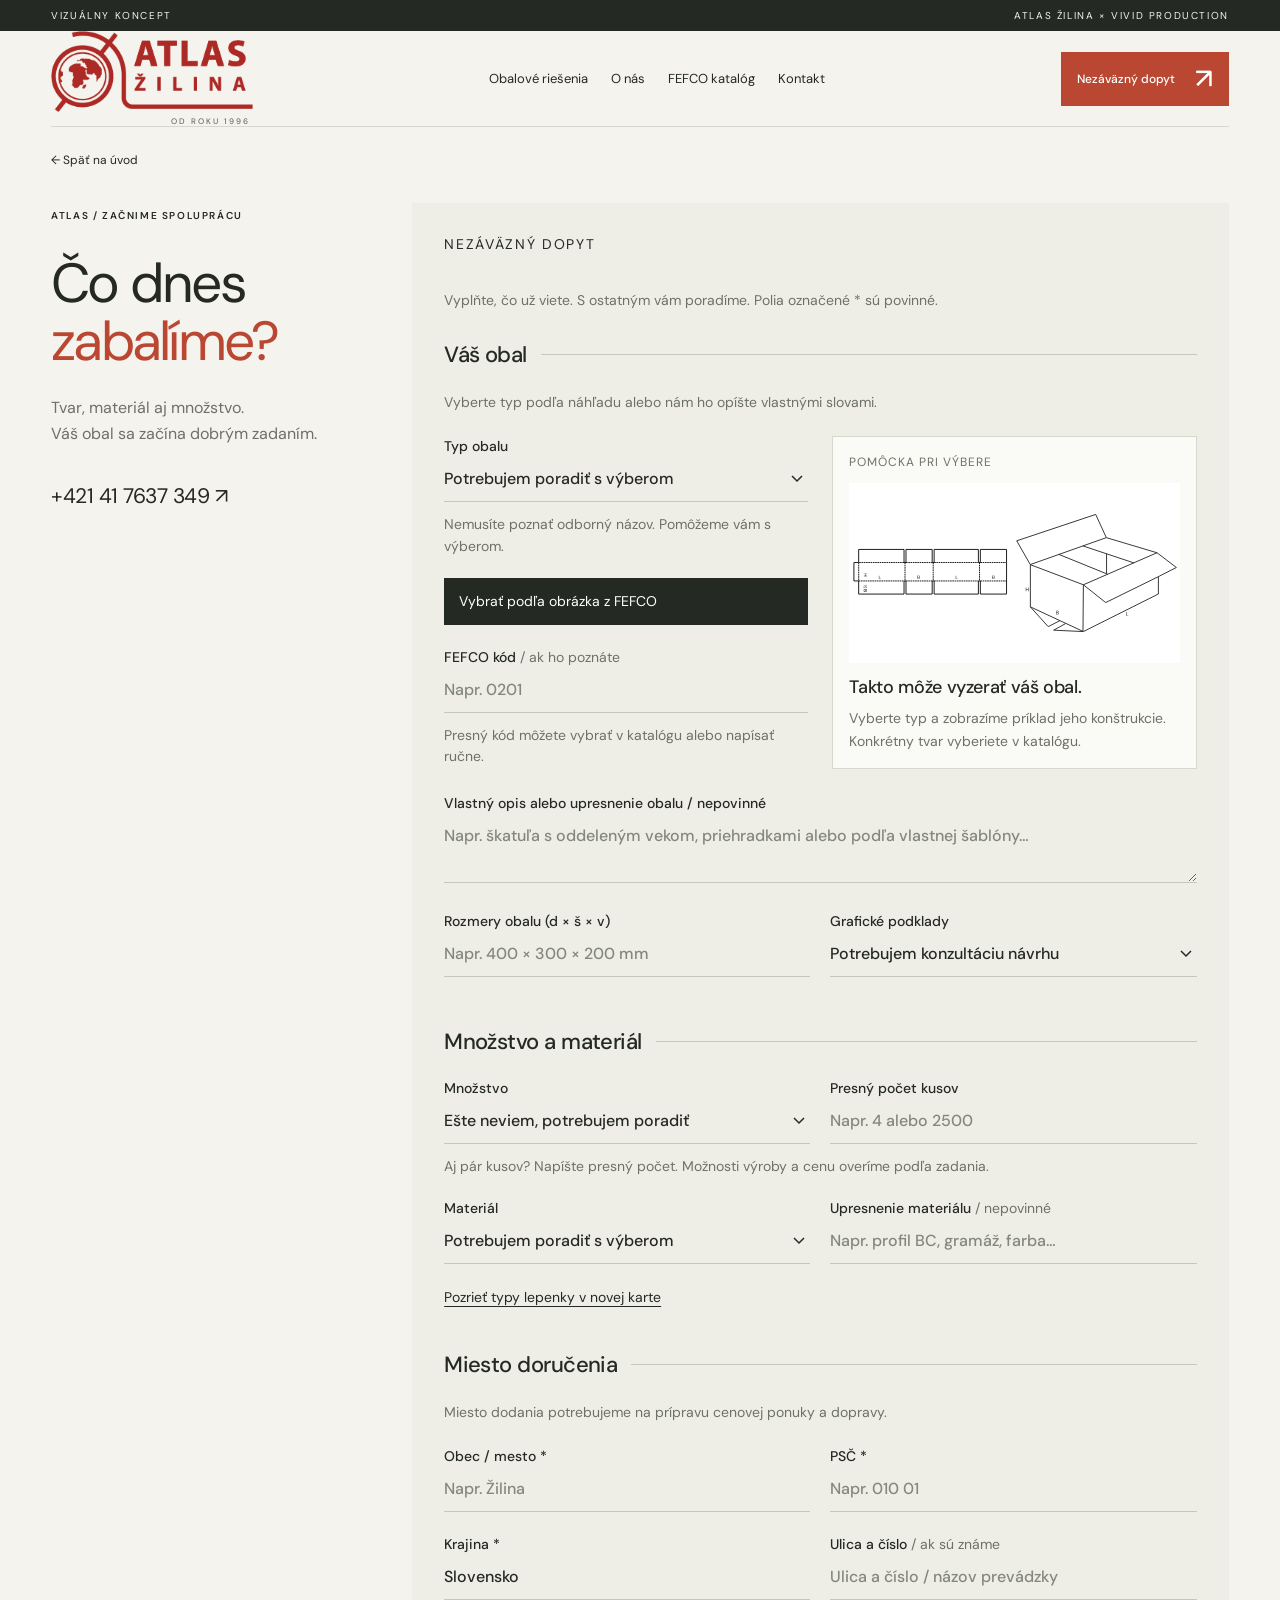
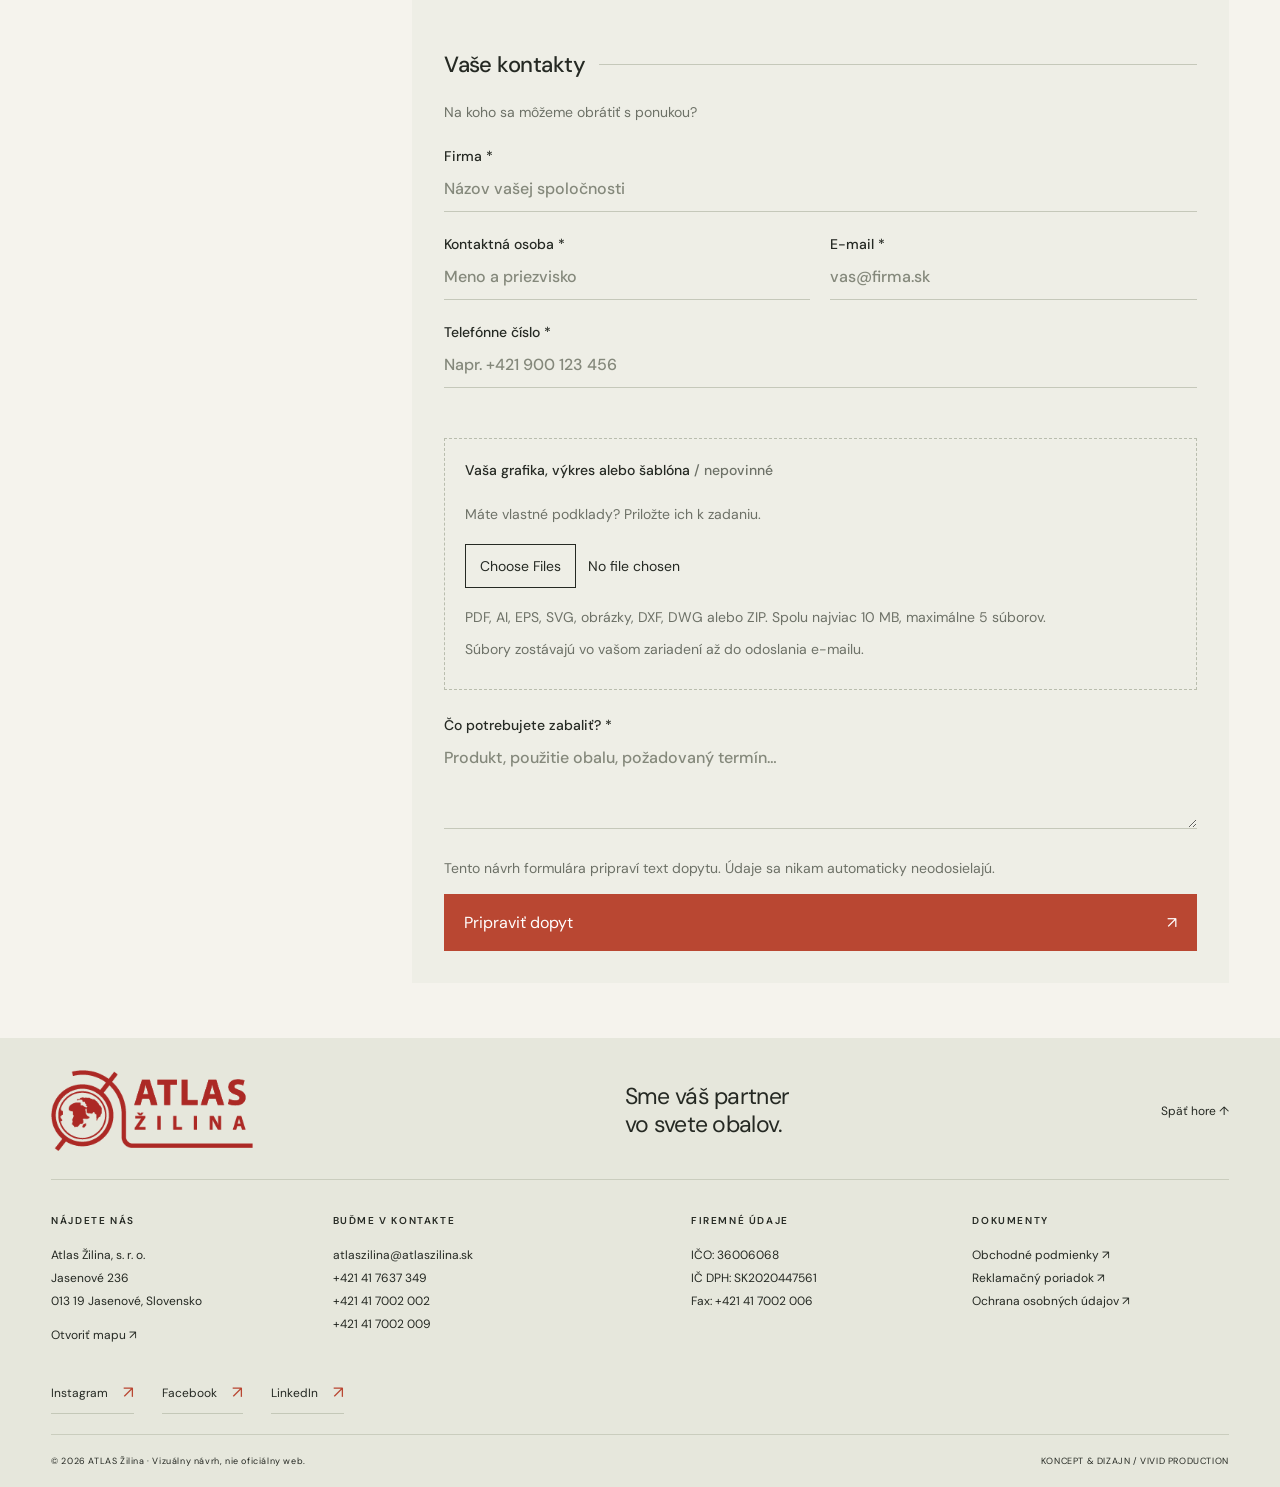
==== commit 4c0d49cc: "Fix inquiry form collapsing on wide screens and refresh CSS cache" ====
--- a/dopyt.html
+++ b/dopyt.html
@@ -1,5 +1,5 @@
 <!doctype html>
-<html lang="sk"><head><meta charset="utf-8"><meta http-equiv="Content-Security-Policy" content="default-src 'none'; base-uri 'none'; object-src 'none'; script-src 'self'; style-src 'self'; font-src 'self'; img-src 'self' data:; connect-src 'self' blob:; form-action 'none'"><meta name="referrer" content="strict-origin-when-cross-origin"><meta name="viewport" content="width=device-width,initial-scale=1"><meta name="robots" content="noindex,nofollow"><meta name="description" content="ATLAS Žilina — návrh a výroba kartónových obalov na mieru. Vizuálny koncept od Vivid Production."><title>Dopyt na obaly — ATLAS Žilina</title><link rel="stylesheet" href="style.css?v=20261125-socials"><link rel="stylesheet" href="inquiry.css?v=20261120-form"></head><body id="top" class="inquiry-body"><div class="concept">VIZUÁLNY KONCEPT <span>ATLAS ŽILINA × VIVID PRODUCTION</span></div><header><a class="brand-lockup" href="index.html" aria-label="Atlas Žilina — úvod, od roku 1996"><img class="logo" src="logo.png" alt="ATLAS Žilina"><span class="brand-since">OD ROKU 1996</span></a><nav id="nav"><a href="index.html#riesenia">Obalové riešenia</a><a href="o-nas.html">O nás</a><a href="fefco.html">FEFCO katalóg</a><a href="index.html#kontakt">Kontakt</a></nav><a class="nav-cta" href="dopyt.html">Nezáväzný dopyt <span aria-hidden="true">↗</span></a><button id="menu" aria-label="Otvoriť menu" aria-expanded="false">☰</button></header><main><a class="page-back" href="index.html">← Späť na úvod</a><section class="section inquiry" id="dopyt"><div><span class="eyebrow">ATLAS / ZAČNIME SPOLUPRÁCU</span><h1>Čo dnes<br><em>zabalíme?</em></h1><p>Tvar, materiál aj množstvo.<br>Váš obal sa začína dobrým zadaním.</p><a class="contact-phone" href="tel:+421417637349">+421 41 7637 349 ↗</a></div><form id="inquiry-form"><div class="form-top">NEZÁVÄZNÝ DOPYT</div><p class="field-intro">Vyplňte, čo už viete. S ostatným vám poradíme. Polia označené * sú povinné.</p><fieldset class="inquiry-section"><legend>Váš obal</legend>
+<html lang="sk"><head><meta charset="utf-8"><meta http-equiv="Content-Security-Policy" content="default-src 'none'; base-uri 'none'; object-src 'none'; script-src 'self'; style-src 'self'; font-src 'self'; img-src 'self' data:; connect-src 'self' blob:; form-action 'none'"><meta name="referrer" content="strict-origin-when-cross-origin"><meta name="viewport" content="width=device-width,initial-scale=1"><meta name="robots" content="noindex,nofollow"><meta name="description" content="ATLAS Žilina — návrh a výroba kartónových obalov na mieru. Vizuálny koncept od Vivid Production."><title>Dopyt na obaly — ATLAS Žilina</title><link rel="stylesheet" href="style.css?v=20261125-socials"><link rel="stylesheet" href="inquiry.css?v=20261125-layout-fix"></head><body id="top" class="inquiry-body"><div class="concept">VIZUÁLNY KONCEPT <span>ATLAS ŽILINA × VIVID PRODUCTION</span></div><header><a class="brand-lockup" href="index.html" aria-label="Atlas Žilina — úvod, od roku 1996"><img class="logo" src="logo.png" alt="ATLAS Žilina"><span class="brand-since">OD ROKU 1996</span></a><nav id="nav"><a href="index.html#riesenia">Obalové riešenia</a><a href="o-nas.html">O nás</a><a href="fefco.html">FEFCO katalóg</a><a href="index.html#kontakt">Kontakt</a></nav><a class="nav-cta" href="dopyt.html">Nezáväzný dopyt <span aria-hidden="true">↗</span></a><button id="menu" aria-label="Otvoriť menu" aria-expanded="false">☰</button></header><main><a class="page-back" href="index.html">← Späť na úvod</a><section class="section inquiry" id="dopyt"><div><span class="eyebrow">ATLAS / ZAČNIME SPOLUPRÁCU</span><h1>Čo dnes<br><em>zabalíme?</em></h1><p>Tvar, materiál aj množstvo.<br>Váš obal sa začína dobrým zadaním.</p><a class="contact-phone" href="tel:+421417637349">+421 41 7637 349 ↗</a></div><form id="inquiry-form"><div class="form-top">NEZÁVÄZNÝ DOPYT</div><p class="field-intro">Vyplňte, čo už viete. S ostatným vám poradíme. Polia označené * sú povinné.</p><fieldset class="inquiry-section"><legend>Váš obal</legend>
 <p class="field-intro">Vyberte typ podľa náhľadu alebo nám ho opíšte vlastnými slovami.</p>
 <div class="type-workbench"><div class="type-fields">
 <label for="pack-type">Typ obalu<select name="typ" id="pack-type" aria-describedby="type-help">
--- a/inquiry.css
+++ b/inquiry.css
@@ -1,5 +1,8 @@
 /* Inquiry-specific layout; shared pages keep their established design. */
-.inquiry-body .inquiry{grid-template-columns:minmax(210px,.55fr) minmax(0,1.45fr);gap:5%;align-items:start;max-width:1500px;margin:auto}
+.inquiry-body .inquiry{width:92%;max-width:1440px;margin:0 auto;padding:35px 0 55px;grid-template-columns:minmax(240px,.55fr) minmax(0,1.45fr);gap:clamp(28px,4vw,64px);align-items:start}
+/* The shared wide-screen .section rule adds viewport-based side padding.
+   Keep this capped container's gutters outside its grid, at every screen size. */
+.inquiry-body .inquiry>*{min-width:0}
 .inquiry-body .inquiry>div:first-child{position:sticky;top:130px}
 .inquiry-body h1{font-weight:400;font-size:clamp(42px,4.3vw,65px);line-height:1.06;letter-spacing:-.05em;margin:30px 0 24px}
 .inquiry-body h1 em{font-style:normal;color:var(--red)}
